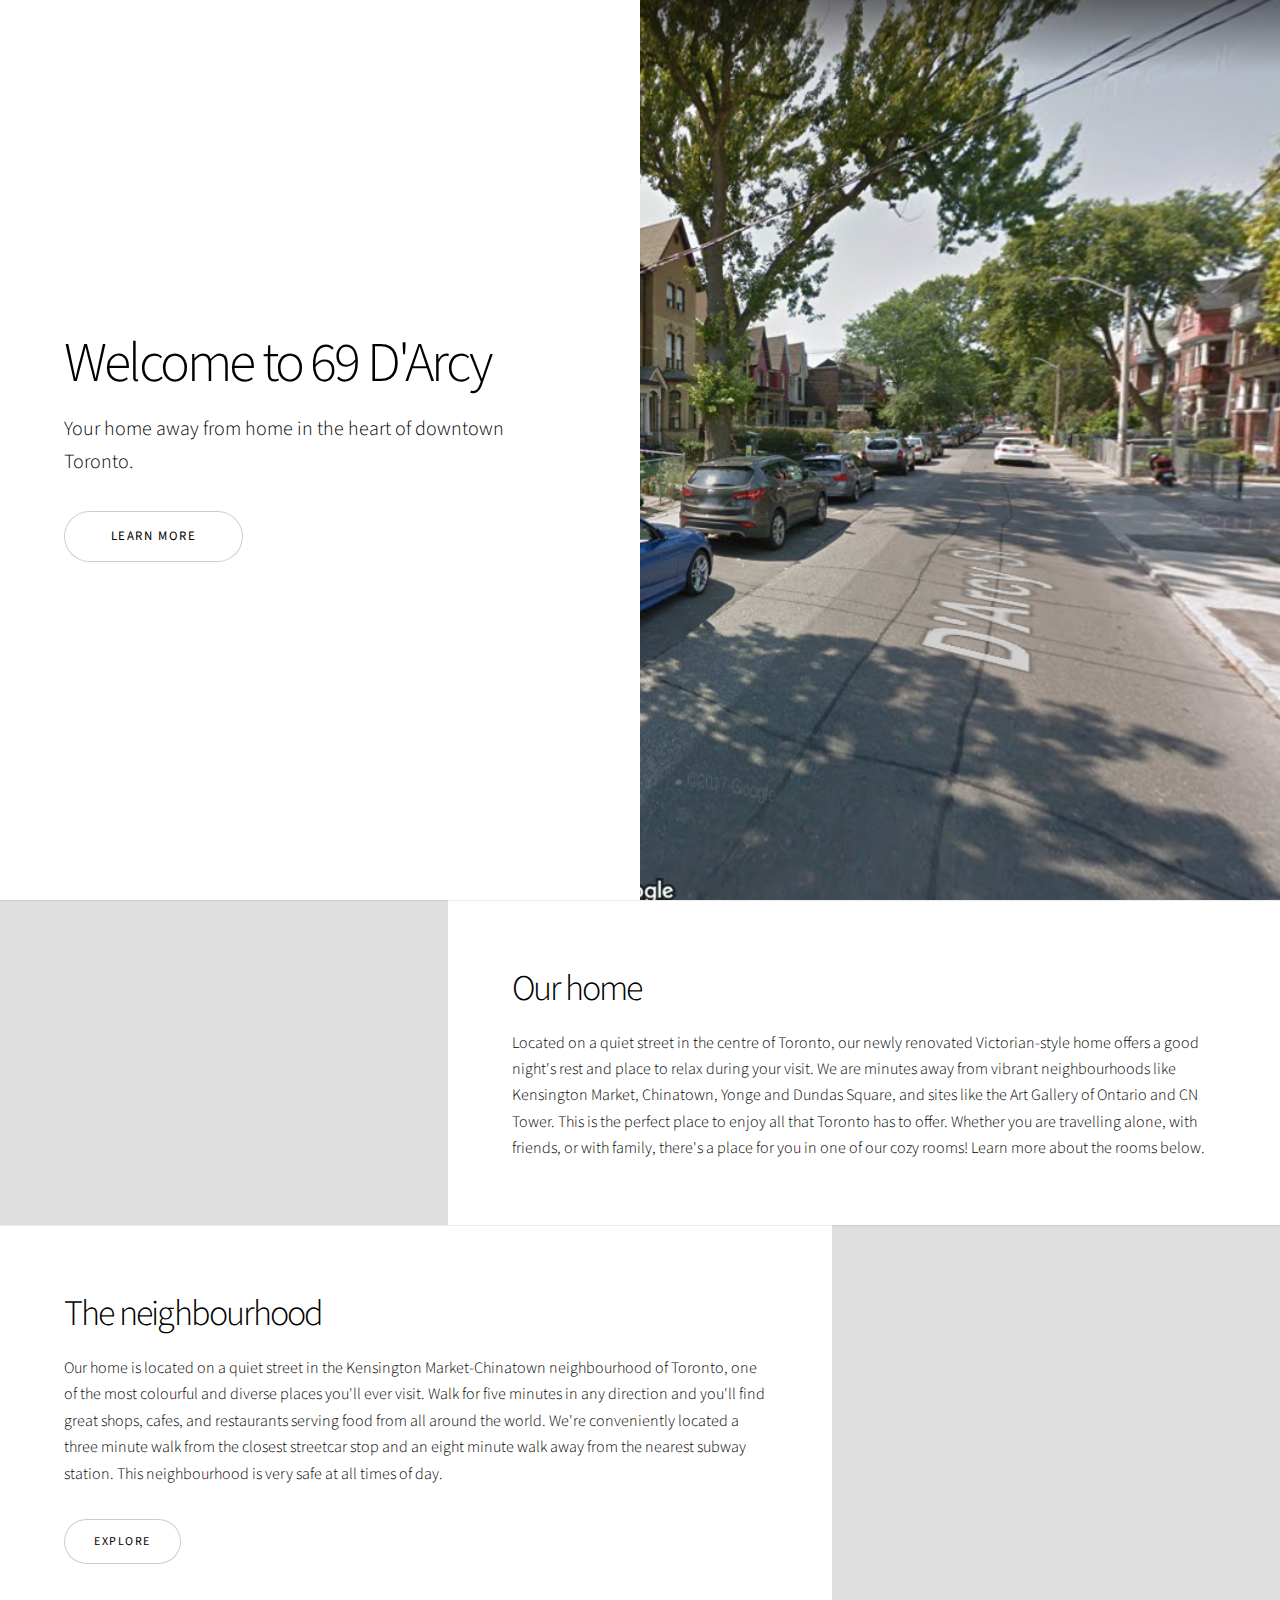
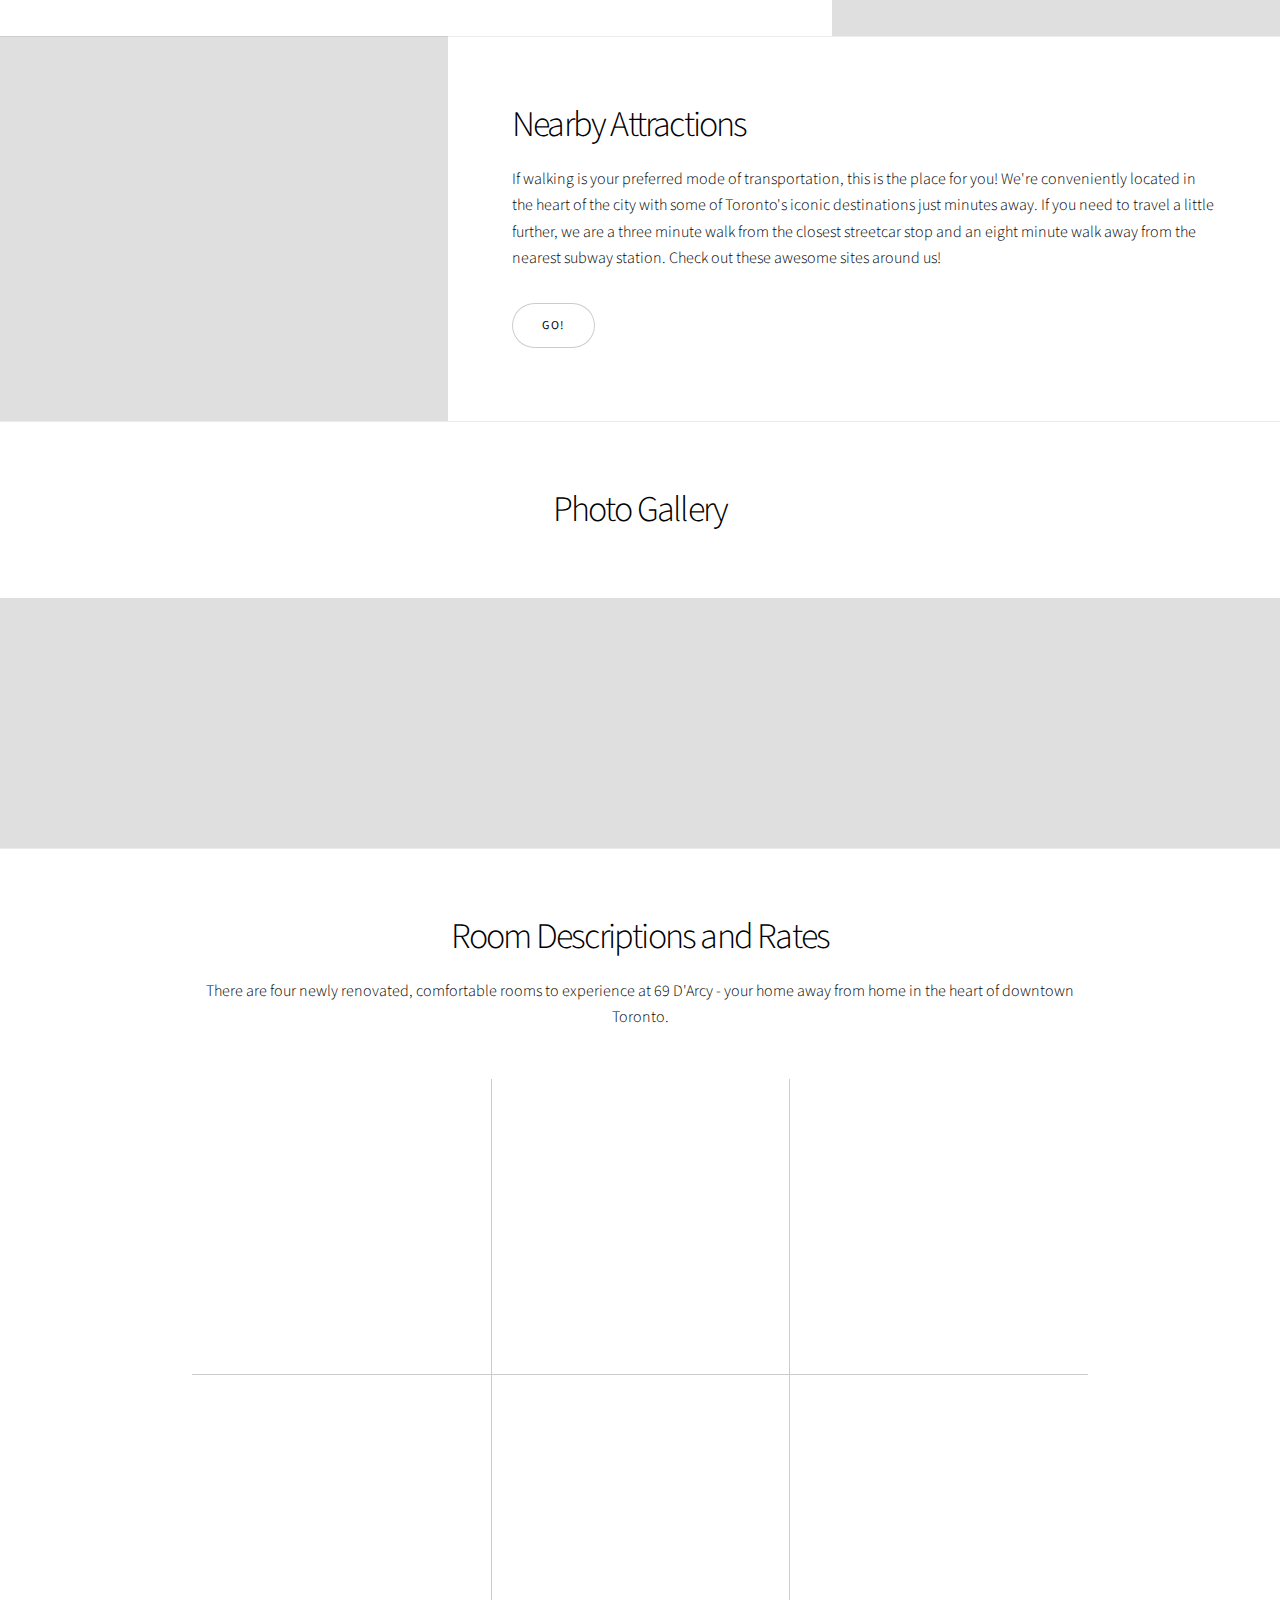
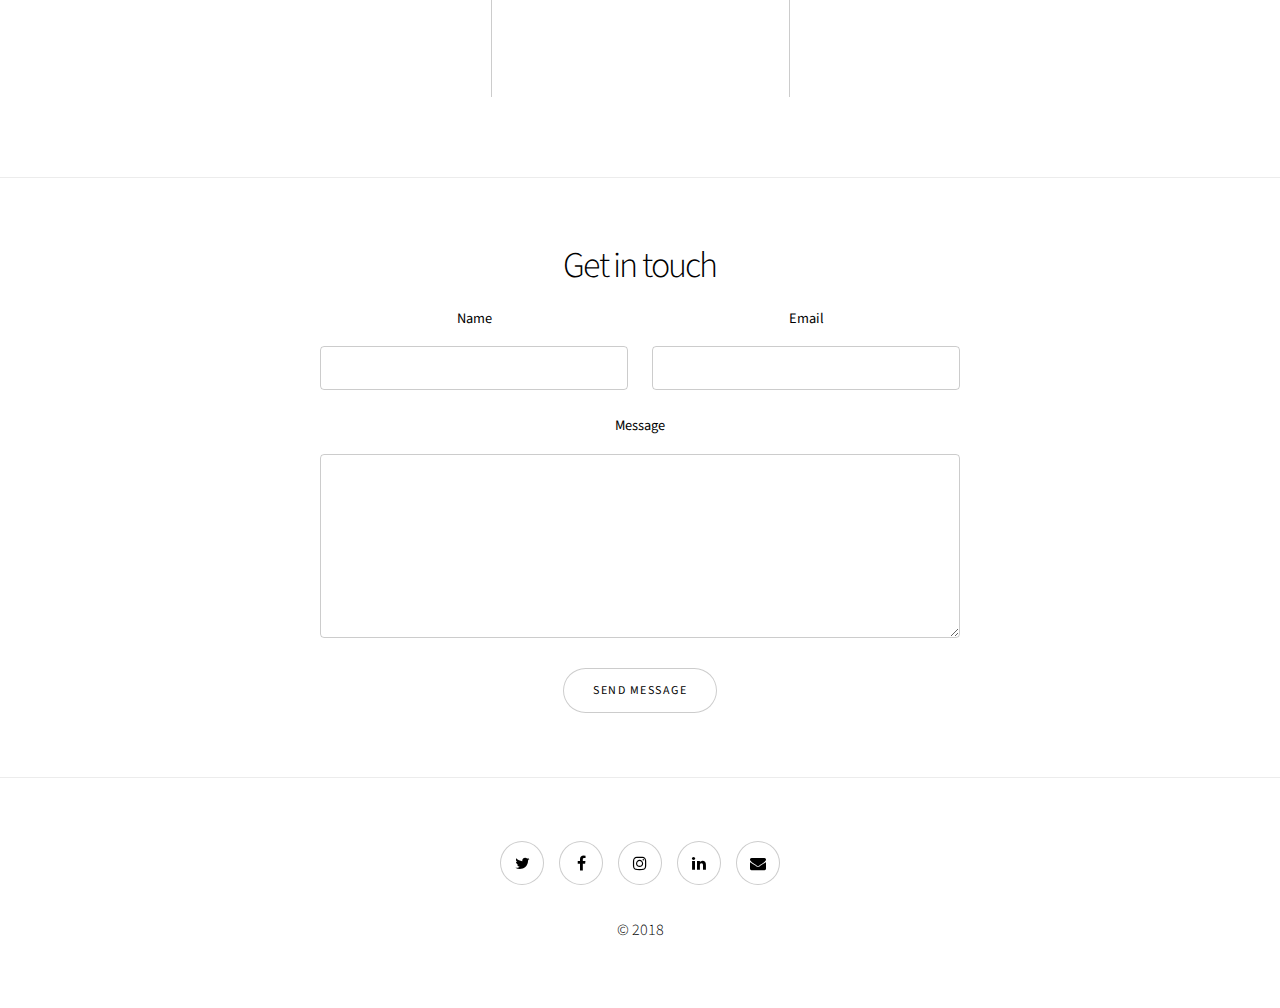
==== index.html @ aa322d20 "edits" ====
<!DOCTYPE HTML>
<!--
	Story by HTML5 UP
	html5up.net | @ajlkn
	Free for personal and commercial use under the CCA 3.0 license (html5up.net/license)
-->
<html>
	<head>
		<title>Story by HTML5 UP</title>
		<meta charset="utf-8" />
		<meta name="viewport" content="width=device-width, initial-scale=1" />
		<link rel="stylesheet" href="assets/css/main.css" />
	</head>
	<body>

		<!-- Wrapper -->
			<div id="wrapper" class="divided">

				<!-- One -->
					<section class="banner style1 orient-left content-align-left image-position-right fullscreen onload-image-fade-in onload-content-fade-right">
						<div class="content">
							<h1>Welcome to 69 D'Arcy</h1>
							<p class="major">Your home away from home in the heart of downtown Toronto.</p>
							<ul class="actions vertical">
								<li><a href="#first" class="button big wide smooth-scroll-middle">Learn more</a></li>
							</ul>
						</div>
						<div class="image">
							<img src="images/darcyst.png" alt="" />
						</div>
					</section>

				<!-- Two -->
					<section class="spotlight style1 orient-right content-align-left image-position-center onscroll-image-fade-in" id="first">
						<div class="content">
							<h2>Our home</h2>
							<p>Located on a quiet street in the centre of Toronto, our newly renovated Victorian-style home offers a good night's rest and place to relax during your visit. We are minutes away from vibrant neighbourhoods like Kensington Market, Chinatown, Yonge and Dundas Square, and sites like the Art Gallery of Ontario and CN Tower. This is the perfect place to enjoy all that Toronto has to offer. Whether you are travelling alone, with friends, or with family, there's a place for you in one of our  cozy rooms! Learn more about the rooms below.</p>
						<!--	<ul class="actions vertical">
								<li><a href="#" class="button">Read more</a></li>
							</ul> -->
						</div>
						<div class="image">
							<img src="images/chinatown.jpg" alt="" />
						</div>
					</section>

				<!-- Three -->
					<section class="spotlight style1 orient-left content-align-left image-position-center onscroll-image-fade-in">
						<div class="content">
							<h2>The neighbourhood</h2>
							<p>Our home is located on a quiet street in the Kensington Market-Chinatown neighbourhood of Toronto, one of the most colourful and diverse places you'll ever visit. Walk for five minutes in any direction and you'll find great shops, cafes, and restaurants serving food from all around the world. We're conveniently located a three minute walk from the closest streetcar stop and an eight minute walk away from the nearest subway station. This neighbourhood is very safe at all times of day.</p>
							<ul class="actions vertical">
								<li><a href="neighbourhood.html" class="button">Explore</a></li>
							</ul>
						</div>
						<div class="image">
							<img src="images/grange.jpg" alt="" />
						</div>
					</section>

				<!-- Four -->
					<section class="spotlight style1 orient-right content-align-left image-position-center onscroll-image-fade-in">
						<div class="content">
							<h2>Nearby Attractions</h2>
							<p>If walking is your preferred mode of transportation, this is the place for you! We're conveniently located in the heart of the city with some of Toronto's iconic destinations just minutes away. If you need to travel a little further, we are a three minute walk from the closest streetcar stop and an eight minute walk away from the nearest subway station. Check out these awesome sites around us!
                            </p>
							<ul class="actions vertical">
								<li><a href="neighbourhood.html" class="button">Go!</a></li>
							</ul>
						</div>
						<div class="image">
							<img src="images/yd.jpg" alt="" />
						</div>
					</section>

				<!-- Five -->
					<section class="wrapper style1 align-center">
						<div class="inner">
							<h2>Photo Gallery</h2>
							<p></p>
						</div>

						<!-- Gallery -->
							<div class="gallery style2 medium lightbox onscroll-fade-in">
								<article>
									<a href="images/gallery/fulls/01.jpg" class="image">
										<img src="images/gallery/thumbs/01.jpg" alt="" />
									</a>
									<div class="caption">
										<h3>Ipsum Dolor</h3>
										<p>Lorem ipsum dolor amet, consectetur magna etiam elit. Etiam sed ultrices.</p>
										<ul class="actions">
											<li><span class="button small">Details</span></li>
										</ul>
									</div>
								</article>
								<article>
									<a href="images/gallery/fulls/02.jpg" class="image">
										<img src="images/gallery/thumbs/02.jpg" alt="" />
									</a>
									<div class="caption">
										<h3>Feugiat Lorem</h3>
										<p>Lorem ipsum dolor amet, consectetur magna etiam elit. Etiam sed ultrices.</p>
										<ul class="actions">
											<li><span class="button small">Details</span></li>
										</ul>
									</div>
								</article>
								<article>
									<a href="images/gallery/fulls/03.jpg" class="image">
										<img src="images/gallery/thumbs/03.jpg" alt="" />
									</a>
									<div class="caption">
										<h3>Gallery</h3>
										<p>Lorem ipsum dolor amet, consectetur magna etiam elit. Etiam sed ultrices.</p>
										<ul class="actions">
											<li><span class="button small">Details</span></li>
										</ul>
									</div>
								</article>
								<article>
									<a href="images/gallery/fulls/04.jpg" class="image">
										<img src="images/gallery/thumbs/04.jpg" alt="" />
									</a>
									<div class="caption">
										<h3>Sed Tempus</h3>
										<p>Lorem ipsum dolor amet, consectetur magna etiam elit. Etiam sed ultrices.</p>
										<ul class="actions">
											<li><span class="button small">Details</span></li>
										</ul>
									</div>
								</article>
								<article>
									<a href="images/gallery/fulls/05.jpg" class="image">
										<img src="images/gallery/thumbs/05.jpg" alt="" />
									</a>
									<div class="caption">
										<h3>Ultrices Magna</h3>
										<p>Lorem ipsum dolor amet, consectetur magna etiam elit. Etiam sed ultrices.</p>
										<ul class="actions">
											<li><span class="button small">Details</span></li>
										</ul>
									</div>
								</article>
								<article>
									<a href="images/gallery/fulls/06.jpg" class="image">
										<img src="images/gallery/thumbs/06.jpg" alt="" />
									</a>
									<div class="caption">
										<h3>Sed Tempus</h3>
										<p>Lorem ipsum dolor amet, consectetur magna etiam elit. Etiam sed ultrices.</p>
										<ul class="actions">
											<li><span class="button small">Details</span></li>
										</ul>
									</div>
								</article>
								<article>
									<a href="images/gallery/fulls/07.jpg" class="image">
										<img src="images/gallery/thumbs/07.jpg" alt="" />
									</a>
									<div class="caption">
										<h3>Ipsum Lorem</h3>
										<p>Lorem ipsum dolor amet, consectetur magna etiam elit. Etiam sed ultrices.</p>
										<ul class="actions">
											<li><span class="button small">Details</span></li>
										</ul>
									</div>
								</article>
								<article>
									<a href="images/gallery/fulls/08.jpg" class="image">
										<img src="images/gallery/thumbs/08.jpg" alt="" />
									</a>
									<div class="caption">
										<h3>Magna Risus</h3>
										<p>Lorem ipsum dolor amet, consectetur magna etiam elit. Etiam sed ultrices.</p>
										<ul class="actions">
											<li><span class="button small">Details</span></li>
										</ul>
									</div>
								</article>
								<article>
									<a href="images/gallery/fulls/09.jpg" class="image">
										<img src="images/gallery/thumbs/09.jpg" alt="" />
									</a>
									<div class="caption">
										<h3>Tempus Dolor</h3>
										<p>Lorem ipsum dolor amet, consectetur magna etiam elit. Etiam sed ultrices.</p>
										<ul class="actions">
											<li><span class="button small">Details</span></li>
										</ul>
									</div>
								</article>
								<article>
									<a href="images/gallery/fulls/10.jpg" class="image">
										<img src="images/gallery/thumbs/10.jpg" alt="" />
									</a>
									<div class="caption">
										<h3>Sed Etiam</h3>
										<p>Lorem ipsum dolor amet, consectetur magna etiam elit. Etiam sed ultrices.</p>
										<ul class="actions">
											<li><span class="button small">Details</span></li>
										</ul>
									</div>
								</article>
								<article>
									<a href="images/gallery/fulls/11.jpg" class="image">
										<img src="images/gallery/thumbs/11.jpg" alt="" />
									</a>
									<div class="caption">
										<h3>Magna Lorem</h3>
										<p>Lorem ipsum dolor amet, consectetur magna etiam elit. Etiam sed ultrices.</p>
										<ul class="actions">
											<li><span class="button small">Details</span></li>
										</ul>
									</div>
								</article>
								<article>
									<a href="images/gallery/fulls/12.jpg" class="image">
										<img src="images/gallery/thumbs/12.jpg" alt="" />
									</a>
									<div class="caption">
										<h3>Ipsum Dolor</h3>
										<p>Lorem ipsum dolor amet, consectetur magna etiam elit. Etiam sed ultrices.</p>
										<ul class="actions">
											<li><span class="button small">Details</span></li>
										</ul>
									</div>
								</article>
							</div>

					</section>

				<!-- Six -->
					<section class="wrapper style1 align-center">
						<div class="inner">
							<h2>Room Descriptions and Rates</h2>
							<p>There are four newly renovated, comfortable rooms to experience at 69 D'Arcy - your home away from home in the heart of downtown Toronto.</p>
							<div class="items style1 medium onscroll-fade-in">
								<section>
									<span class="icon style2 major fa-bed"></span>
									<h3>Queen Room 1</h3>
									<p>This spacious room comes with a comfy queen bed, table, and ensuite bathroom.<br>$120/night</p>
								</section>
								<section>
									<span class="icon style2 major fa-bed"></span>
									<h3>Double Room</h3>
									<p>The double room comes with a double bed, table, and ensuite bathroom<br>$110/night</p>
								</section>
								<section>
									<span class="icon style2 major fa-bed"></span>
									<h3>Twin Room</h3>
									<p>This is the perfect room for a solo traveler or third person in a family. Shared bathroom.<br>$80/night</p>
								</section>
								<section>
									<span class="icon style2 major fa-bed"></span>
									<h3>Queen Room 2</h3>
									<p>A cozy queen room that faces the back patio. Shared bathroom.<br>$110/night</p>
								</section>
								<section>
									<span class="icon style2 major fa-coffee"></span>
									<h3>Kitchen</h3>
									<p>Our kitchen is always stocked with cooking utensils and supplies, spcies and condiments, breakfast foods, snacks, as well as tea/coffee.</p>
								</section>
								<section>
									<span class="icon style2 major fa-leaf"></span>
									<h3>Back Patio</h3>
									<p>Enjoy the sun and a beautiful view of CN Tower and the city skyline in our back patio.</p>
								</section>
							<!--	<section>
									<span class="icon style2 major fa-desktop"></span>
									<h3>Aliquam</h3>
									<p>Lorem ipsum dolor sit amet, consectetur adipiscing elit. Morbi dui turpis, cursus eget orci amet aliquam congue semper. Etiam eget ultrices risus nec tempor elit.</p>
								</section>  
								<section>
									<span class="icon style2 major fa-refresh"></span>
									<h3>Elit</h3>
									<p>Lorem ipsum dolor sit amet, consectetur adipiscing elit. Morbi dui turpis, cursus eget orci amet aliquam congue semper. Etiam eget ultrices risus nec tempor elit.</p>
								</section>
								<section>
									<span class="icon style2 major fa-hashtag"></span>
									<h3>Morbi</h3>
									<p>Lorem ipsum dolor sit amet, consectetur adipiscing elit. Morbi dui turpis, cursus eget orci amet aliquam congue semper. Etiam eget ultrices risus nec tempor elit.</p>
								</section>
								<section>
									<span class="icon style2 major fa-bolt"></span>
									<h3>Turpis</h3>
									<p>Lorem ipsum dolor sit amet, consectetur adipiscing elit. Morbi dui turpis, cursus eget orci amet aliquam congue semper. Etiam eget ultrices risus nec tempor elit.</p>
								</section>
								<section>
									<span class="icon style2 major fa-envelope"></span>
									<h3>Ultrices</h3>
									<p>Lorem ipsum dolor sit amet, consectetur adipiscing elit. Morbi dui turpis, cursus eget orci amet aliquam congue semper. Etiam eget ultrices risus nec tempor elit.</p>
								</section>
								<section>
									<span class="icon style2 major fa-leaf"></span>
									<h3>Risus</h3>
									<p>Lorem ipsum dolor sit amet, consectetur adipiscing elit. Morbi dui turpis, cursus eget orci amet aliquam congue semper. Etiam eget ultrices risus nec tempor elit.</p>
								</section> -->
							</div>
						</div>
					</section>

				<!-- Seven -->
					<section class="wrapper style1 align-center">
						<div class="inner medium">
							<h2>Get in touch</h2>
							<form method="post" action="#">
								<div class="field half first">
									<label for="name">Name</label>
									<input type="text" name="name" id="name" value="" />
								</div>
								<div class="field half">
									<label for="email">Email</label>
									<input type="email" name="email" id="email" value="" />
								</div>
								<div class="field">
									<label for="message">Message</label>
									<textarea name="message" id="message" rows="6"></textarea>
								</div>
								<ul class="actions">
									<li><input type="submit" name="submit" id="submit" value="Send Message" /></li>
								</ul>
							</form>

						</div>
					</section>

				<!-- Footer -->
					<footer class="wrapper style1 align-center">
						<div class="inner">
							<ul class="icons">
								<li><a href="#" class="icon style2 fa-twitter"><span class="label">Twitter</span></a></li>
								<li><a href="#" class="icon style2 fa-facebook"><span class="label">Facebook</span></a></li>
								<li><a href="#" class="icon style2 fa-instagram"><span class="label">Instagram</span></a></li>
								<li><a href="#" class="icon style2 fa-linkedin"><span class="label">LinkedIn</span></a></li>
								<li><a href="#" class="icon style2 fa-envelope"><span class="label">Email</span></a></li>
							</ul>
							<p>&copy; 2018</p>
						</div>
					</footer>

			</div>

		<!-- Scripts -->
			<script src="assets/js/jquery.min.js"></script>
			<script src="assets/js/jquery.scrollex.min.js"></script>
			<script src="assets/js/jquery.scrolly.min.js"></script>
			<script src="assets/js/skel.min.js"></script>
			<script src="assets/js/util.js"></script>
			<script src="assets/js/main.js"></script>

	</body>
</html>
---- assets/css/main.css ----
@import url(font-awesome.min.css);
@import url("https://fonts.googleapis.com/css?family=Source+Sans+Pro:300,300i,400,400i");

/*
	Story by HTML5 UP
	html5up.net | @ajlkn
	Free for personal and commercial use under the CCA 3.0 license (html5up.net/license)
*/

/* Reset */

	html, body, div, span, applet, object, iframe, h1, h2, h3, h4, h5, h6, p, blockquote, pre, a, abbr, acronym, address, big, cite, code, del, dfn, em, img, ins, kbd, q, s, samp, small, strike, strong, sub, sup, tt, var, b, u, i, center, dl, dt, dd, ol, ul, li, fieldset, form, label, legend, table, caption, tbody, tfoot, thead, tr, th, td, article, aside, canvas, details, embed, figure, figcaption, footer, header, hgroup, menu, nav, output, ruby, section, summary, time, mark, audio, video {
		margin: 0;
		padding: 0;
		border: 0;
		font-size: 100%;
		font: inherit;
		vertical-align: baseline;
	}

	article, aside, details, figcaption, figure, footer, header, hgroup, menu, nav, section {
		display: block;
	}

	body {
		line-height: 1;
	}

	ol, ul {
		list-style: none;
	}

	blockquote, q {
		quotes: none;
	}

	blockquote:before, blockquote:after, q:before, q:after {
		content: '';
		content: none;
	}

	table {
		border-collapse: collapse;
		border-spacing: 0;
	}

	body {
		-webkit-text-size-adjust: none;
	}

/* Box Model */

	*, *:before, *:after {
		-moz-box-sizing: border-box;
		-webkit-box-sizing: border-box;
		box-sizing: border-box;
	}

/* Grid */

	.row {
		border-bottom: solid 1px transparent;
		-moz-box-sizing: border-box;
		-webkit-box-sizing: border-box;
		box-sizing: border-box;
	}

	.row > * {
		float: left;
		-moz-box-sizing: border-box;
		-webkit-box-sizing: border-box;
		box-sizing: border-box;
	}

	.row:after, .row:before {
		content: '';
		display: block;
		clear: both;
		height: 0;
	}

	.row.uniform > * > :first-child {
		margin-top: 0;
	}

	.row.uniform > * > :last-child {
		margin-bottom: 0;
	}

	.row.\30 \25 > * {
		padding: 0 0 0 0rem;
	}

	.row.\30 \25 {
		margin: 0 0 -1px 0rem;
	}

	.row.uniform.\30 \25 > * {
		padding: 0rem 0 0 0rem;
	}

	.row.uniform.\30 \25 {
		margin: 0rem 0 -1px 0rem;
	}

	.row > * {
		padding: 0 0 0 2rem;
	}

	.row {
		margin: 0 0 -1px -2rem;
	}

	.row.uniform > * {
		padding: 2rem 0 0 2rem;
	}

	.row.uniform {
		margin: -2rem 0 -1px -2rem;
	}

	.row.\32 00\25 > * {
		padding: 0 0 0 4rem;
	}

	.row.\32 00\25 {
		margin: 0 0 -1px -4rem;
	}

	.row.uniform.\32 00\25 > * {
		padding: 4rem 0 0 4rem;
	}

	.row.uniform.\32 00\25 {
		margin: -4rem 0 -1px -4rem;
	}

	.row.\31 50\25 > * {
		padding: 0 0 0 3rem;
	}

	.row.\31 50\25 {
		margin: 0 0 -1px -3rem;
	}

	.row.uniform.\31 50\25 > * {
		padding: 3rem 0 0 3rem;
	}

	.row.uniform.\31 50\25 {
		margin: -3rem 0 -1px -3rem;
	}

	.row.\35 0\25 > * {
		padding: 0 0 0 1rem;
	}

	.row.\35 0\25 {
		margin: 0 0 -1px -1rem;
	}

	.row.uniform.\35 0\25 > * {
		padding: 1rem 0 0 1rem;
	}

	.row.uniform.\35 0\25 {
		margin: -1rem 0 -1px -1rem;
	}

	.row.\32 5\25 > * {
		padding: 0 0 0 0.5rem;
	}

	.row.\32 5\25 {
		margin: 0 0 -1px -0.5rem;
	}

	.row.uniform.\32 5\25 > * {
		padding: 0.5rem 0 0 0.5rem;
	}

	.row.uniform.\32 5\25 {
		margin: -0.5rem 0 -1px -0.5rem;
	}

	.\31 2u, .\31 2u\24 {
		width: 100%;
		clear: none;
		margin-left: 0;
	}

	.\31 1u, .\31 1u\24 {
		width: 91.6666666667%;
		clear: none;
		margin-left: 0;
	}

	.\31 0u, .\31 0u\24 {
		width: 83.3333333333%;
		clear: none;
		margin-left: 0;
	}

	.\39 u, .\39 u\24 {
		width: 75%;
		clear: none;
		margin-left: 0;
	}

	.\38 u, .\38 u\24 {
		width: 66.6666666667%;
		clear: none;
		margin-left: 0;
	}

	.\37 u, .\37 u\24 {
		width: 58.3333333333%;
		clear: none;
		margin-left: 0;
	}

	.\36 u, .\36 u\24 {
		width: 50%;
		clear: none;
		margin-left: 0;
	}

	.\35 u, .\35 u\24 {
		width: 41.6666666667%;
		clear: none;
		margin-left: 0;
	}

	.\34 u, .\34 u\24 {
		width: 33.3333333333%;
		clear: none;
		margin-left: 0;
	}

	.\33 u, .\33 u\24 {
		width: 25%;
		clear: none;
		margin-left: 0;
	}

	.\32 u, .\32 u\24 {
		width: 16.6666666667%;
		clear: none;
		margin-left: 0;
	}

	.\31 u, .\31 u\24 {
		width: 8.3333333333%;
		clear: none;
		margin-left: 0;
	}

	.\31 2u\24 + *,
	.\31 1u\24 + *,
	.\31 0u\24 + *,
	.\39 u\24 + *,
	.\38 u\24 + *,
	.\37 u\24 + *,
	.\36 u\24 + *,
	.\35 u\24 + *,
	.\34 u\24 + *,
	.\33 u\24 + *,
	.\32 u\24 + *,
	.\31 u\24 + * {
		clear: left;
	}

	.\-11u {
		margin-left: 91.66667%;
	}

	.\-10u {
		margin-left: 83.33333%;
	}

	.\-9u {
		margin-left: 75%;
	}

	.\-8u {
		margin-left: 66.66667%;
	}

	.\-7u {
		margin-left: 58.33333%;
	}

	.\-6u {
		margin-left: 50%;
	}

	.\-5u {
		margin-left: 41.66667%;
	}

	.\-4u {
		margin-left: 33.33333%;
	}

	.\-3u {
		margin-left: 25%;
	}

	.\-2u {
		margin-left: 16.66667%;
	}

	.\-1u {
		margin-left: 8.33333%;
	}

	@media screen and (max-width: 1680px) {

		.row > * {
			padding: 0 0 0 2rem;
		}

		.row {
			margin: 0 0 -1px -2rem;
		}

		.row.uniform > * {
			padding: 2rem 0 0 2rem;
		}

		.row.uniform {
			margin: -2rem 0 -1px -2rem;
		}

		.row.\32 00\25 > * {
			padding: 0 0 0 4rem;
		}

		.row.\32 00\25 {
			margin: 0 0 -1px -4rem;
		}

		.row.uniform.\32 00\25 > * {
			padding: 4rem 0 0 4rem;
		}

		.row.uniform.\32 00\25 {
			margin: -4rem 0 -1px -4rem;
		}

		.row.\31 50\25 > * {
			padding: 0 0 0 3rem;
		}

		.row.\31 50\25 {
			margin: 0 0 -1px -3rem;
		}

		.row.uniform.\31 50\25 > * {
			padding: 3rem 0 0 3rem;
		}

		.row.uniform.\31 50\25 {
			margin: -3rem 0 -1px -3rem;
		}

		.row.\35 0\25 > * {
			padding: 0 0 0 1rem;
		}

		.row.\35 0\25 {
			margin: 0 0 -1px -1rem;
		}

		.row.uniform.\35 0\25 > * {
			padding: 1rem 0 0 1rem;
		}

		.row.uniform.\35 0\25 {
			margin: -1rem 0 -1px -1rem;
		}

		.row.\32 5\25 > * {
			padding: 0 0 0 0.5rem;
		}

		.row.\32 5\25 {
			margin: 0 0 -1px -0.5rem;
		}

		.row.uniform.\32 5\25 > * {
			padding: 0.5rem 0 0 0.5rem;
		}

		.row.uniform.\32 5\25 {
			margin: -0.5rem 0 -1px -0.5rem;
		}

		.\31 2u\28xlarge\29, .\31 2u\24\28xlarge\29 {
			width: 100%;
			clear: none;
			margin-left: 0;
		}

		.\31 1u\28xlarge\29, .\31 1u\24\28xlarge\29 {
			width: 91.6666666667%;
			clear: none;
			margin-left: 0;
		}

		.\31 0u\28xlarge\29, .\31 0u\24\28xlarge\29 {
			width: 83.3333333333%;
			clear: none;
			margin-left: 0;
		}

		.\39 u\28xlarge\29, .\39 u\24\28xlarge\29 {
			width: 75%;
			clear: none;
			margin-left: 0;
		}

		.\38 u\28xlarge\29, .\38 u\24\28xlarge\29 {
			width: 66.6666666667%;
			clear: none;
			margin-left: 0;
		}

		.\37 u\28xlarge\29, .\37 u\24\28xlarge\29 {
			width: 58.3333333333%;
			clear: none;
			margin-left: 0;
		}

		.\36 u\28xlarge\29, .\36 u\24\28xlarge\29 {
			width: 50%;
			clear: none;
			margin-left: 0;
		}

		.\35 u\28xlarge\29, .\35 u\24\28xlarge\29 {
			width: 41.6666666667%;
			clear: none;
			margin-left: 0;
		}

		.\34 u\28xlarge\29, .\34 u\24\28xlarge\29 {
			width: 33.3333333333%;
			clear: none;
			margin-left: 0;
		}

		.\33 u\28xlarge\29, .\33 u\24\28xlarge\29 {
			width: 25%;
			clear: none;
			margin-left: 0;
		}

		.\32 u\28xlarge\29, .\32 u\24\28xlarge\29 {
			width: 16.6666666667%;
			clear: none;
			margin-left: 0;
		}

		.\31 u\28xlarge\29, .\31 u\24\28xlarge\29 {
			width: 8.3333333333%;
			clear: none;
			margin-left: 0;
		}

		.\31 2u\24\28xlarge\29 + *,
		.\31 1u\24\28xlarge\29 + *,
		.\31 0u\24\28xlarge\29 + *,
		.\39 u\24\28xlarge\29 + *,
		.\38 u\24\28xlarge\29 + *,
		.\37 u\24\28xlarge\29 + *,
		.\36 u\24\28xlarge\29 + *,
		.\35 u\24\28xlarge\29 + *,
		.\34 u\24\28xlarge\29 + *,
		.\33 u\24\28xlarge\29 + *,
		.\32 u\24\28xlarge\29 + *,
		.\31 u\24\28xlarge\29 + * {
			clear: left;
		}

		.\-11u\28xlarge\29 {
			margin-left: 91.66667%;
		}

		.\-10u\28xlarge\29 {
			margin-left: 83.33333%;
		}

		.\-9u\28xlarge\29 {
			margin-left: 75%;
		}

		.\-8u\28xlarge\29 {
			margin-left: 66.66667%;
		}

		.\-7u\28xlarge\29 {
			margin-left: 58.33333%;
		}

		.\-6u\28xlarge\29 {
			margin-left: 50%;
		}

		.\-5u\28xlarge\29 {
			margin-left: 41.66667%;
		}

		.\-4u\28xlarge\29 {
			margin-left: 33.33333%;
		}

		.\-3u\28xlarge\29 {
			margin-left: 25%;
		}

		.\-2u\28xlarge\29 {
			margin-left: 16.66667%;
		}

		.\-1u\28xlarge\29 {
			margin-left: 8.33333%;
		}

	}

	@media screen and (max-width: 1280px) {

		.row > * {
			padding: 0 0 0 2rem;
		}

		.row {
			margin: 0 0 -1px -2rem;
		}

		.row.uniform > * {
			padding: 2rem 0 0 2rem;
		}

		.row.uniform {
			margin: -2rem 0 -1px -2rem;
		}

		.row.\32 00\25 > * {
			padding: 0 0 0 4rem;
		}

		.row.\32 00\25 {
			margin: 0 0 -1px -4rem;
		}

		.row.uniform.\32 00\25 > * {
			padding: 4rem 0 0 4rem;
		}

		.row.uniform.\32 00\25 {
			margin: -4rem 0 -1px -4rem;
		}

		.row.\31 50\25 > * {
			padding: 0 0 0 3rem;
		}

		.row.\31 50\25 {
			margin: 0 0 -1px -3rem;
		}

		.row.uniform.\31 50\25 > * {
			padding: 3rem 0 0 3rem;
		}

		.row.uniform.\31 50\25 {
			margin: -3rem 0 -1px -3rem;
		}

		.row.\35 0\25 > * {
			padding: 0 0 0 1rem;
		}

		.row.\35 0\25 {
			margin: 0 0 -1px -1rem;
		}

		.row.uniform.\35 0\25 > * {
			padding: 1rem 0 0 1rem;
		}

		.row.uniform.\35 0\25 {
			margin: -1rem 0 -1px -1rem;
		}

		.row.\32 5\25 > * {
			padding: 0 0 0 0.5rem;
		}

		.row.\32 5\25 {
			margin: 0 0 -1px -0.5rem;
		}

		.row.uniform.\32 5\25 > * {
			padding: 0.5rem 0 0 0.5rem;
		}

		.row.uniform.\32 5\25 {
			margin: -0.5rem 0 -1px -0.5rem;
		}

		.\31 2u\28large\29, .\31 2u\24\28large\29 {
			width: 100%;
			clear: none;
			margin-left: 0;
		}

		.\31 1u\28large\29, .\31 1u\24\28large\29 {
			width: 91.6666666667%;
			clear: none;
			margin-left: 0;
		}

		.\31 0u\28large\29, .\31 0u\24\28large\29 {
			width: 83.3333333333%;
			clear: none;
			margin-left: 0;
		}

		.\39 u\28large\29, .\39 u\24\28large\29 {
			width: 75%;
			clear: none;
			margin-left: 0;
		}

		.\38 u\28large\29, .\38 u\24\28large\29 {
			width: 66.6666666667%;
			clear: none;
			margin-left: 0;
		}

		.\37 u\28large\29, .\37 u\24\28large\29 {
			width: 58.3333333333%;
			clear: none;
			margin-left: 0;
		}

		.\36 u\28large\29, .\36 u\24\28large\29 {
			width: 50%;
			clear: none;
			margin-left: 0;
		}

		.\35 u\28large\29, .\35 u\24\28large\29 {
			width: 41.6666666667%;
			clear: none;
			margin-left: 0;
		}

		.\34 u\28large\29, .\34 u\24\28large\29 {
			width: 33.3333333333%;
			clear: none;
			margin-left: 0;
		}

		.\33 u\28large\29, .\33 u\24\28large\29 {
			width: 25%;
			clear: none;
			margin-left: 0;
		}

		.\32 u\28large\29, .\32 u\24\28large\29 {
			width: 16.6666666667%;
			clear: none;
			margin-left: 0;
		}

		.\31 u\28large\29, .\31 u\24\28large\29 {
			width: 8.3333333333%;
			clear: none;
			margin-left: 0;
		}

		.\31 2u\24\28large\29 + *,
		.\31 1u\24\28large\29 + *,
		.\31 0u\24\28large\29 + *,
		.\39 u\24\28large\29 + *,
		.\38 u\24\28large\29 + *,
		.\37 u\24\28large\29 + *,
		.\36 u\24\28large\29 + *,
		.\35 u\24\28large\29 + *,
		.\34 u\24\28large\29 + *,
		.\33 u\24\28large\29 + *,
		.\32 u\24\28large\29 + *,
		.\31 u\24\28large\29 + * {
			clear: left;
		}

		.\-11u\28large\29 {
			margin-left: 91.66667%;
		}

		.\-10u\28large\29 {
			margin-left: 83.33333%;
		}

		.\-9u\28large\29 {
			margin-left: 75%;
		}

		.\-8u\28large\29 {
			margin-left: 66.66667%;
		}

		.\-7u\28large\29 {
			margin-left: 58.33333%;
		}

		.\-6u\28large\29 {
			margin-left: 50%;
		}

		.\-5u\28large\29 {
			margin-left: 41.66667%;
		}

		.\-4u\28large\29 {
			margin-left: 33.33333%;
		}

		.\-3u\28large\29 {
			margin-left: 25%;
		}

		.\-2u\28large\29 {
			margin-left: 16.66667%;
		}

		.\-1u\28large\29 {
			margin-left: 8.33333%;
		}

	}

	@media screen and (max-width: 980px) {

		.row > * {
			padding: 0 0 0 2rem;
		}

		.row {
			margin: 0 0 -1px -2rem;
		}

		.row.uniform > * {
			padding: 2rem 0 0 2rem;
		}

		.row.uniform {
			margin: -2rem 0 -1px -2rem;
		}

		.row.\32 00\25 > * {
			padding: 0 0 0 4rem;
		}

		.row.\32 00\25 {
			margin: 0 0 -1px -4rem;
		}

		.row.uniform.\32 00\25 > * {
			padding: 4rem 0 0 4rem;
		}

		.row.uniform.\32 00\25 {
			margin: -4rem 0 -1px -4rem;
		}

		.row.\31 50\25 > * {
			padding: 0 0 0 3rem;
		}

		.row.\31 50\25 {
			margin: 0 0 -1px -3rem;
		}

		.row.uniform.\31 50\25 > * {
			padding: 3rem 0 0 3rem;
		}

		.row.uniform.\31 50\25 {
			margin: -3rem 0 -1px -3rem;
		}

		.row.\35 0\25 > * {
			padding: 0 0 0 1rem;
		}

		.row.\35 0\25 {
			margin: 0 0 -1px -1rem;
		}

		.row.uniform.\35 0\25 > * {
			padding: 1rem 0 0 1rem;
		}

		.row.uniform.\35 0\25 {
			margin: -1rem 0 -1px -1rem;
		}

		.row.\32 5\25 > * {
			padding: 0 0 0 0.5rem;
		}

		.row.\32 5\25 {
			margin: 0 0 -1px -0.5rem;
		}

		.row.uniform.\32 5\25 > * {
			padding: 0.5rem 0 0 0.5rem;
		}

		.row.uniform.\32 5\25 {
			margin: -0.5rem 0 -1px -0.5rem;
		}

		.\31 2u\28medium\29, .\31 2u\24\28medium\29 {
			width: 100%;
			clear: none;
			margin-left: 0;
		}

		.\31 1u\28medium\29, .\31 1u\24\28medium\29 {
			width: 91.6666666667%;
			clear: none;
			margin-left: 0;
		}

		.\31 0u\28medium\29, .\31 0u\24\28medium\29 {
			width: 83.3333333333%;
			clear: none;
			margin-left: 0;
		}

		.\39 u\28medium\29, .\39 u\24\28medium\29 {
			width: 75%;
			clear: none;
			margin-left: 0;
		}

		.\38 u\28medium\29, .\38 u\24\28medium\29 {
			width: 66.6666666667%;
			clear: none;
			margin-left: 0;
		}

		.\37 u\28medium\29, .\37 u\24\28medium\29 {
			width: 58.3333333333%;
			clear: none;
			margin-left: 0;
		}

		.\36 u\28medium\29, .\36 u\24\28medium\29 {
			width: 50%;
			clear: none;
			margin-left: 0;
		}

		.\35 u\28medium\29, .\35 u\24\28medium\29 {
			width: 41.6666666667%;
			clear: none;
			margin-left: 0;
		}

		.\34 u\28medium\29, .\34 u\24\28medium\29 {
			width: 33.3333333333%;
			clear: none;
			margin-left: 0;
		}

		.\33 u\28medium\29, .\33 u\24\28medium\29 {
			width: 25%;
			clear: none;
			margin-left: 0;
		}

		.\32 u\28medium\29, .\32 u\24\28medium\29 {
			width: 16.6666666667%;
			clear: none;
			margin-left: 0;
		}

		.\31 u\28medium\29, .\31 u\24\28medium\29 {
			width: 8.3333333333%;
			clear: none;
			margin-left: 0;
		}

		.\31 2u\24\28medium\29 + *,
		.\31 1u\24\28medium\29 + *,
		.\31 0u\24\28medium\29 + *,
		.\39 u\24\28medium\29 + *,
		.\38 u\24\28medium\29 + *,
		.\37 u\24\28medium\29 + *,
		.\36 u\24\28medium\29 + *,
		.\35 u\24\28medium\29 + *,
		.\34 u\24\28medium\29 + *,
		.\33 u\24\28medium\29 + *,
		.\32 u\24\28medium\29 + *,
		.\31 u\24\28medium\29 + * {
			clear: left;
		}

		.\-11u\28medium\29 {
			margin-left: 91.66667%;
		}

		.\-10u\28medium\29 {
			margin-left: 83.33333%;
		}

		.\-9u\28medium\29 {
			margin-left: 75%;
		}

		.\-8u\28medium\29 {
			margin-left: 66.66667%;
		}

		.\-7u\28medium\29 {
			margin-left: 58.33333%;
		}

		.\-6u\28medium\29 {
			margin-left: 50%;
		}

		.\-5u\28medium\29 {
			margin-left: 41.66667%;
		}

		.\-4u\28medium\29 {
			margin-left: 33.33333%;
		}

		.\-3u\28medium\29 {
			margin-left: 25%;
		}

		.\-2u\28medium\29 {
			margin-left: 16.66667%;
		}

		.\-1u\28medium\29 {
			margin-left: 8.33333%;
		}

	}

	@media screen and (max-width: 736px) {

		.row > * {
			padding: 0 0 0 2rem;
		}

		.row {
			margin: 0 0 -1px -2rem;
		}

		.row.uniform > * {
			padding: 2rem 0 0 2rem;
		}

		.row.uniform {
			margin: -2rem 0 -1px -2rem;
		}

		.row.\32 00\25 > * {
			padding: 0 0 0 4rem;
		}

		.row.\32 00\25 {
			margin: 0 0 -1px -4rem;
		}

		.row.uniform.\32 00\25 > * {
			padding: 4rem 0 0 4rem;
		}

		.row.uniform.\32 00\25 {
			margin: -4rem 0 -1px -4rem;
		}

		.row.\31 50\25 > * {
			padding: 0 0 0 3rem;
		}

		.row.\31 50\25 {
			margin: 0 0 -1px -3rem;
		}

		.row.uniform.\31 50\25 > * {
			padding: 3rem 0 0 3rem;
		}

		.row.uniform.\31 50\25 {
			margin: -3rem 0 -1px -3rem;
		}

		.row.\35 0\25 > * {
			padding: 0 0 0 1rem;
		}

		.row.\35 0\25 {
			margin: 0 0 -1px -1rem;
		}

		.row.uniform.\35 0\25 > * {
			padding: 1rem 0 0 1rem;
		}

		.row.uniform.\35 0\25 {
			margin: -1rem 0 -1px -1rem;
		}

		.row.\32 5\25 > * {
			padding: 0 0 0 0.5rem;
		}

		.row.\32 5\25 {
			margin: 0 0 -1px -0.5rem;
		}

		.row.uniform.\32 5\25 > * {
			padding: 0.5rem 0 0 0.5rem;
		}

		.row.uniform.\32 5\25 {
			margin: -0.5rem 0 -1px -0.5rem;
		}

		.\31 2u\28small\29, .\31 2u\24\28small\29 {
			width: 100%;
			clear: none;
			margin-left: 0;
		}

		.\31 1u\28small\29, .\31 1u\24\28small\29 {
			width: 91.6666666667%;
			clear: none;
			margin-left: 0;
		}

		.\31 0u\28small\29, .\31 0u\24\28small\29 {
			width: 83.3333333333%;
			clear: none;
			margin-left: 0;
		}

		.\39 u\28small\29, .\39 u\24\28small\29 {
			width: 75%;
			clear: none;
			margin-left: 0;
		}

		.\38 u\28small\29, .\38 u\24\28small\29 {
			width: 66.6666666667%;
			clear: none;
			margin-left: 0;
		}

		.\37 u\28small\29, .\37 u\24\28small\29 {
			width: 58.3333333333%;
			clear: none;
			margin-left: 0;
		}

		.\36 u\28small\29, .\36 u\24\28small\29 {
			width: 50%;
			clear: none;
			margin-left: 0;
		}

		.\35 u\28small\29, .\35 u\24\28small\29 {
			width: 41.6666666667%;
			clear: none;
			margin-left: 0;
		}

		.\34 u\28small\29, .\34 u\24\28small\29 {
			width: 33.3333333333%;
			clear: none;
			margin-left: 0;
		}

		.\33 u\28small\29, .\33 u\24\28small\29 {
			width: 25%;
			clear: none;
			margin-left: 0;
		}

		.\32 u\28small\29, .\32 u\24\28small\29 {
			width: 16.6666666667%;
			clear: none;
			margin-left: 0;
		}

		.\31 u\28small\29, .\31 u\24\28small\29 {
			width: 8.3333333333%;
			clear: none;
			margin-left: 0;
		}

		.\31 2u\24\28small\29 + *,
		.\31 1u\24\28small\29 + *,
		.\31 0u\24\28small\29 + *,
		.\39 u\24\28small\29 + *,
		.\38 u\24\28small\29 + *,
		.\37 u\24\28small\29 + *,
		.\36 u\24\28small\29 + *,
		.\35 u\24\28small\29 + *,
		.\34 u\24\28small\29 + *,
		.\33 u\24\28small\29 + *,
		.\32 u\24\28small\29 + *,
		.\31 u\24\28small\29 + * {
			clear: left;
		}

		.\-11u\28small\29 {
			margin-left: 91.66667%;
		}

		.\-10u\28small\29 {
			margin-left: 83.33333%;
		}

		.\-9u\28small\29 {
			margin-left: 75%;
		}

		.\-8u\28small\29 {
			margin-left: 66.66667%;
		}

		.\-7u\28small\29 {
			margin-left: 58.33333%;
		}

		.\-6u\28small\29 {
			margin-left: 50%;
		}

		.\-5u\28small\29 {
			margin-left: 41.66667%;
		}

		.\-4u\28small\29 {
			margin-left: 33.33333%;
		}

		.\-3u\28small\29 {
			margin-left: 25%;
		}

		.\-2u\28small\29 {
			margin-left: 16.66667%;
		}

		.\-1u\28small\29 {
			margin-left: 8.33333%;
		}

	}

	@media screen and (max-width: 480px) {

		.row > * {
			padding: 0 0 0 2rem;
		}

		.row {
			margin: 0 0 -1px -2rem;
		}

		.row.uniform > * {
			padding: 2rem 0 0 2rem;
		}

		.row.uniform {
			margin: -2rem 0 -1px -2rem;
		}

		.row.\32 00\25 > * {
			padding: 0 0 0 4rem;
		}

		.row.\32 00\25 {
			margin: 0 0 -1px -4rem;
		}

		.row.uniform.\32 00\25 > * {
			padding: 4rem 0 0 4rem;
		}

		.row.uniform.\32 00\25 {
			margin: -4rem 0 -1px -4rem;
		}

		.row.\31 50\25 > * {
			padding: 0 0 0 3rem;
		}

		.row.\31 50\25 {
			margin: 0 0 -1px -3rem;
		}

		.row.uniform.\31 50\25 > * {
			padding: 3rem 0 0 3rem;
		}

		.row.uniform.\31 50\25 {
			margin: -3rem 0 -1px -3rem;
		}

		.row.\35 0\25 > * {
			padding: 0 0 0 1rem;
		}

		.row.\35 0\25 {
			margin: 0 0 -1px -1rem;
		}

		.row.uniform.\35 0\25 > * {
			padding: 1rem 0 0 1rem;
		}

		.row.uniform.\35 0\25 {
			margin: -1rem 0 -1px -1rem;
		}

		.row.\32 5\25 > * {
			padding: 0 0 0 0.5rem;
		}

		.row.\32 5\25 {
			margin: 0 0 -1px -0.5rem;
		}

		.row.uniform.\32 5\25 > * {
			padding: 0.5rem 0 0 0.5rem;
		}

		.row.uniform.\32 5\25 {
			margin: -0.5rem 0 -1px -0.5rem;
		}

		.\31 2u\28xsmall\29, .\31 2u\24\28xsmall\29 {
			width: 100%;
			clear: none;
			margin-left: 0;
		}

		.\31 1u\28xsmall\29, .\31 1u\24\28xsmall\29 {
			width: 91.6666666667%;
			clear: none;
			margin-left: 0;
		}

		.\31 0u\28xsmall\29, .\31 0u\24\28xsmall\29 {
			width: 83.3333333333%;
			clear: none;
			margin-left: 0;
		}

		.\39 u\28xsmall\29, .\39 u\24\28xsmall\29 {
			width: 75%;
			clear: none;
			margin-left: 0;
		}

		.\38 u\28xsmall\29, .\38 u\24\28xsmall\29 {
			width: 66.6666666667%;
			clear: none;
			margin-left: 0;
		}

		.\37 u\28xsmall\29, .\37 u\24\28xsmall\29 {
			width: 58.3333333333%;
			clear: none;
			margin-left: 0;
		}

		.\36 u\28xsmall\29, .\36 u\24\28xsmall\29 {
			width: 50%;
			clear: none;
			margin-left: 0;
		}

		.\35 u\28xsmall\29, .\35 u\24\28xsmall\29 {
			width: 41.6666666667%;
			clear: none;
			margin-left: 0;
		}

		.\34 u\28xsmall\29, .\34 u\24\28xsmall\29 {
			width: 33.3333333333%;
			clear: none;
			margin-left: 0;
		}

		.\33 u\28xsmall\29, .\33 u\24\28xsmall\29 {
			width: 25%;
			clear: none;
			margin-left: 0;
		}

		.\32 u\28xsmall\29, .\32 u\24\28xsmall\29 {
			width: 16.6666666667%;
			clear: none;
			margin-left: 0;
		}

		.\31 u\28xsmall\29, .\31 u\24\28xsmall\29 {
			width: 8.3333333333%;
			clear: none;
			margin-left: 0;
		}

		.\31 2u\24\28xsmall\29 + *,
		.\31 1u\24\28xsmall\29 + *,
		.\31 0u\24\28xsmall\29 + *,
		.\39 u\24\28xsmall\29 + *,
		.\38 u\24\28xsmall\29 + *,
		.\37 u\24\28xsmall\29 + *,
		.\36 u\24\28xsmall\29 + *,
		.\35 u\24\28xsmall\29 + *,
		.\34 u\24\28xsmall\29 + *,
		.\33 u\24\28xsmall\29 + *,
		.\32 u\24\28xsmall\29 + *,
		.\31 u\24\28xsmall\29 + * {
			clear: left;
		}

		.\-11u\28xsmall\29 {
			margin-left: 91.66667%;
		}

		.\-10u\28xsmall\29 {
			margin-left: 83.33333%;
		}

		.\-9u\28xsmall\29 {
			margin-left: 75%;
		}

		.\-8u\28xsmall\29 {
			margin-left: 66.66667%;
		}

		.\-7u\28xsmall\29 {
			margin-left: 58.33333%;
		}

		.\-6u\28xsmall\29 {
			margin-left: 50%;
		}

		.\-5u\28xsmall\29 {
			margin-left: 41.66667%;
		}

		.\-4u\28xsmall\29 {
			margin-left: 33.33333%;
		}

		.\-3u\28xsmall\29 {
			margin-left: 25%;
		}

		.\-2u\28xsmall\29 {
			margin-left: 16.66667%;
		}

		.\-1u\28xsmall\29 {
			margin-left: 8.33333%;
		}

	}

	@media screen and (max-width: 360px) {

		.row > * {
			padding: 0 0 0 2rem;
		}

		.row {
			margin: 0 0 -1px -2rem;
		}

		.row.uniform > * {
			padding: 2rem 0 0 2rem;
		}

		.row.uniform {
			margin: -2rem 0 -1px -2rem;
		}

		.row.\32 00\25 > * {
			padding: 0 0 0 4rem;
		}

		.row.\32 00\25 {
			margin: 0 0 -1px -4rem;
		}

		.row.uniform.\32 00\25 > * {
			padding: 4rem 0 0 4rem;
		}

		.row.uniform.\32 00\25 {
			margin: -4rem 0 -1px -4rem;
		}

		.row.\31 50\25 > * {
			padding: 0 0 0 3rem;
		}

		.row.\31 50\25 {
			margin: 0 0 -1px -3rem;
		}

		.row.uniform.\31 50\25 > * {
			padding: 3rem 0 0 3rem;
		}

		.row.uniform.\31 50\25 {
			margin: -3rem 0 -1px -3rem;
		}

		.row.\35 0\25 > * {
			padding: 0 0 0 1rem;
		}

		.row.\35 0\25 {
			margin: 0 0 -1px -1rem;
		}

		.row.uniform.\35 0\25 > * {
			padding: 1rem 0 0 1rem;
		}

		.row.uniform.\35 0\25 {
			margin: -1rem 0 -1px -1rem;
		}

		.row.\32 5\25 > * {
			padding: 0 0 0 0.5rem;
		}

		.row.\32 5\25 {
			margin: 0 0 -1px -0.5rem;
		}

		.row.uniform.\32 5\25 > * {
			padding: 0.5rem 0 0 0.5rem;
		}

		.row.uniform.\32 5\25 {
			margin: -0.5rem 0 -1px -0.5rem;
		}

		.\31 2u\28xxsmall\29, .\31 2u\24\28xxsmall\29 {
			width: 100%;
			clear: none;
			margin-left: 0;
		}

		.\31 1u\28xxsmall\29, .\31 1u\24\28xxsmall\29 {
			width: 91.6666666667%;
			clear: none;
			margin-left: 0;
		}

		.\31 0u\28xxsmall\29, .\31 0u\24\28xxsmall\29 {
			width: 83.3333333333%;
			clear: none;
			margin-left: 0;
		}

		.\39 u\28xxsmall\29, .\39 u\24\28xxsmall\29 {
			width: 75%;
			clear: none;
			margin-left: 0;
		}

		.\38 u\28xxsmall\29, .\38 u\24\28xxsmall\29 {
			width: 66.6666666667%;
			clear: none;
			margin-left: 0;
		}

		.\37 u\28xxsmall\29, .\37 u\24\28xxsmall\29 {
			width: 58.3333333333%;
			clear: none;
			margin-left: 0;
		}

		.\36 u\28xxsmall\29, .\36 u\24\28xxsmall\29 {
			width: 50%;
			clear: none;
			margin-left: 0;
		}

		.\35 u\28xxsmall\29, .\35 u\24\28xxsmall\29 {
			width: 41.6666666667%;
			clear: none;
			margin-left: 0;
		}

		.\34 u\28xxsmall\29, .\34 u\24\28xxsmall\29 {
			width: 33.3333333333%;
			clear: none;
			margin-left: 0;
		}

		.\33 u\28xxsmall\29, .\33 u\24\28xxsmall\29 {
			width: 25%;
			clear: none;
			margin-left: 0;
		}

		.\32 u\28xxsmall\29, .\32 u\24\28xxsmall\29 {
			width: 16.6666666667%;
			clear: none;
			margin-left: 0;
		}

		.\31 u\28xxsmall\29, .\31 u\24\28xxsmall\29 {
			width: 8.3333333333%;
			clear: none;
			margin-left: 0;
		}

		.\31 2u\24\28xxsmall\29 + *,
		.\31 1u\24\28xxsmall\29 + *,
		.\31 0u\24\28xxsmall\29 + *,
		.\39 u\24\28xxsmall\29 + *,
		.\38 u\24\28xxsmall\29 + *,
		.\37 u\24\28xxsmall\29 + *,
		.\36 u\24\28xxsmall\29 + *,
		.\35 u\24\28xxsmall\29 + *,
		.\34 u\24\28xxsmall\29 + *,
		.\33 u\24\28xxsmall\29 + *,
		.\32 u\24\28xxsmall\29 + *,
		.\31 u\24\28xxsmall\29 + * {
			clear: left;
		}

		.\-11u\28xxsmall\29 {
			margin-left: 91.66667%;
		}

		.\-10u\28xxsmall\29 {
			margin-left: 83.33333%;
		}

		.\-9u\28xxsmall\29 {
			margin-left: 75%;
		}

		.\-8u\28xxsmall\29 {
			margin-left: 66.66667%;
		}

		.\-7u\28xxsmall\29 {
			margin-left: 58.33333%;
		}

		.\-6u\28xxsmall\29 {
			margin-left: 50%;
		}

		.\-5u\28xxsmall\29 {
			margin-left: 41.66667%;
		}

		.\-4u\28xxsmall\29 {
			margin-left: 33.33333%;
		}

		.\-3u\28xxsmall\29 {
			margin-left: 25%;
		}

		.\-2u\28xxsmall\29 {
			margin-left: 16.66667%;
		}

		.\-1u\28xxsmall\29 {
			margin-left: 8.33333%;
		}

	}

/* Basic */

	@-ms-viewport {
		width: device-width;
	}

	body {
		-ms-overflow-style: scrollbar;
	}

	@media screen and (max-width: 480px) {

		html, body {
			min-width: 320px;
		}

	}

	body {
		background: #ffffff;
	}

		body.is-loading *, body.is-loading *:before, body.is-loading *:after {
			-moz-animation: none !important;
			-webkit-animation: none !important;
			-ms-animation: none !important;
			animation: none !important;
			-moz-transition: none !important;
			-webkit-transition: none !important;
			-ms-transition: none !important;
			transition: none !important;
		}

/* Type */

	html {
		font-size: 18pt;
	}

		@media screen and (max-width: 1680px) {

			html {
				font-size: 14pt;
			}

		}

		@media screen and (max-width: 1280px) {

			html {
				font-size: 12pt;
			}

		}

		@media screen and (max-width: 736px) {

			html {
				font-size: 11pt;
			}

		}

		@media screen and (max-width: 360px) {

			html {
				font-size: 10pt;
			}

		}

	body {
		background-color: #ffffff;
		color: #000000;
	}

	body, input, select, textarea {
		font-family: "Source Sans Pro", Helvetica, sans-serif;
		font-size: 1rem;
		font-weight: 300;
		line-height: 1.65;
	}

	a {
		-moz-transition: color 0.2s ease-in-out;
		-webkit-transition: color 0.2s ease-in-out;
		-ms-transition: color 0.2s ease-in-out;
		transition: color 0.2s ease-in-out;
		text-decoration: underline;
	}

		a:hover {
			text-decoration: none;
		}

	strong, b {
		font-weight: 400;
	}

	em, i {
		font-style: italic;
	}

	p {
		margin: 0 0 2rem 0;
	}

		p.major {
			font-size: 1.25rem;
		}

	h1, h2, h3, h4, h5, h6 {
		font-weight: 300;
		line-height: 1.375;
		letter-spacing: -0.05em;
		margin: 0 0 1rem 0;
	}

		h1 a, h2 a, h3 a, h4 a, h5 a, h6 a {
			color: inherit;
			text-decoration: none;
		}

	h1 {
		font-size: 3.5rem;
		line-height: 1.2;
	}

	h2 {
		font-size: 2.25rem;
	}

	h3 {
		font-size: 1.5rem;
	}

	h4 {
		font-size: 1.1rem;
	}

	h5 {
		font-size: 0.9rem;
	}

	h6 {
		font-size: 0.7rem;
	}

	sub {
		font-size: 0.8rem;
		position: relative;
		top: 0.5rem;
	}

	sup {
		font-size: 0.8rem;
		position: relative;
		top: -0.5rem;
	}

	blockquote {
		border-left: solid 4px;
		font-style: italic;
		margin: 0 0 2rem 0;
		padding: 0.5rem 0 0.5rem 2rem;
	}

	code {
		border-radius: 4px;
		font-family: "Courier New", monospace;
		font-size: 0.9em;
		margin: 0 0.25rem;
		padding: 0.25rem 0.325rem;
	}

	pre {
		-webkit-overflow-scrolling: touch;
		font-family: "Courier New", monospace;
		font-size: 0.9em;
		margin: 0 0 2rem 0;
	}

		pre code {
			display: block;
			line-height: 1.5;
			padding: 0.75rem 1rem;
			overflow-x: auto;
		}

	hr {
		border: 0;
		border-bottom: solid 1px;
		margin: 2.5rem 0;
	}

		hr.major {
			margin: 3.5rem 0;
		}

	.align-left {
		text-align: left;
	}

	.align-center {
		text-align: center;
	}

	.align-right {
		text-align: right;
	}

	@media screen and (max-width: 736px) {

		p.major {
			font-size: 1.1rem;
		}

		h1 {
			font-size: 2.5rem;
		}

		h2 {
			font-size: 2rem;
		}

		h3 {
			font-size: 1.25rem;
		}

		h4 {
			font-size: 1rem;
		}

	}

	input, select, textarea {
		color: #000000;
	}

	a {
		color: #000000;
	}

		a:hover {
			color: #47D3E5;
		}

	strong, b {
		color: #000000;
	}

	h1, h2, h3, h4, h5, h6 {
		color: #000000;
	}

	blockquote {
		border-left-color: rgba(0, 0, 0, 0.2);
	}

	code {
		background: rgba(0, 0, 0, 0.05);
		border-color: rgba(0, 0, 0, 0.2);
	}

	hr {
		border-bottom-color: rgba(0, 0, 0, 0.2);
	}

/* Box */

	.box {
		border-radius: 4px;
		border: solid 1px;
		margin-bottom: 2rem;
		padding: 1.5rem;
	}

		.box > :last-child,
		.box > :last-child > :last-child,
		.box > :last-child > :last-child > :last-child {
			margin-bottom: 0;
		}

		.box.alt {
			border: 0;
			border-radius: 0;
			padding: 0;
		}

	.box {
		border-color: rgba(0, 0, 0, 0.2);
	}

/* Button */

	input[type="submit"],
	input[type="reset"],
	input[type="button"],
	button,
	.button {
		-moz-appearance: none;
		-webkit-appearance: none;
		-ms-appearance: none;
		appearance: none;
		-moz-transition: background-color 0.2s ease-in-out, box-shadow 0.2s ease-in-out, color 0.2s ease-in-out;
		-webkit-transition: background-color 0.2s ease-in-out, box-shadow 0.2s ease-in-out, color 0.2s ease-in-out;
		-ms-transition: background-color 0.2s ease-in-out, box-shadow 0.2s ease-in-out, color 0.2s ease-in-out;
		transition: background-color 0.2s ease-in-out, box-shadow 0.2s ease-in-out, color 0.2s ease-in-out;
		border: 0;
		cursor: pointer;
		display: inline-block;
		font-weight: 400;
		letter-spacing: 0.125em;
		text-align: center;
		text-decoration: none;
		text-transform: uppercase;
		white-space: nowrap;
		font-size: 0.75rem;
		max-width: 20rem;
		height: 3.75em;
		line-height: 3.75em;
		border-radius: 3.75em;
		padding: 0 2.5em;
		text-overflow: ellipsis;
		overflow: hidden;
	}

		input[type="submit"].icon:before,
		input[type="reset"].icon:before,
		input[type="button"].icon:before,
		button.icon:before,
		.button.icon:before {
			margin-right: 0.5rem;
		}

		input[type="submit"].fit,
		input[type="reset"].fit,
		input[type="button"].fit,
		button.fit,
		.button.fit {
			display: block;
			margin: 0 0 1rem 0;
			width: 100%;
		}

		input[type="submit"].small,
		input[type="reset"].small,
		input[type="button"].small,
		button.small,
		.button.small {
			font-size: 0.6rem;
			height: 3.325em;
			line-height: 3.325em;
			border-radius: 3.325em;
			padding: 0 2em;
		}

		input[type="submit"].big,
		input[type="reset"].big,
		input[type="button"].big,
		button.big,
		.button.big {
			font-size: 0.8rem;
			height: 4em;
			line-height: 4em;
			border-radius: 4em;
			padding: 0 3em;
		}

		input[type="submit"].wide,
		input[type="reset"].wide,
		input[type="button"].wide,
		button.wide,
		.button.wide {
			min-width: 14em;
		}

		input[type="submit"].disabled, input[type="submit"]:disabled,
		input[type="reset"].disabled,
		input[type="reset"]:disabled,
		input[type="button"].disabled,
		input[type="button"]:disabled,
		button.disabled,
		button:disabled,
		.button.disabled,
		.button:disabled {
			-moz-pointer-events: none;
			-webkit-pointer-events: none;
			-ms-pointer-events: none;
			pointer-events: none;
			opacity: 0.25;
		}

	input[type="submit"],
	input[type="reset"],
	input[type="button"],
	button,
	.button {
		background-color: transparent;
		box-shadow: inset 0 0 0 1px rgba(0, 0, 0, 0.2);
		color: #000000 !important;
	}

		input[type="submit"]:hover,
		input[type="reset"]:hover,
		input[type="button"]:hover,
		button:hover,
		.button:hover {
			box-shadow: inset 0 0 0 1px #47D3E5;
			color: #47D3E5 !important;
		}

		input[type="submit"]:active,
		input[type="reset"]:active,
		input[type="button"]:active,
		button:active,
		.button:active {
			background-color: rgba(71, 211, 229, 0.2);
			box-shadow: inset 0 0 0 1px #47D3E5;
			color: #47D3E5 !important;
		}

		input[type="submit"].special,
		input[type="reset"].special,
		input[type="button"].special,
		button.special,
		.button.special {
			background-color: #000000;
			box-shadow: none;
			color: #ffffff !important;
		}

			input[type="submit"].special:hover,
			input[type="reset"].special:hover,
			input[type="button"].special:hover,
			button.special:hover,
			.button.special:hover {
				background-color: #47D3E5;
			}

			input[type="submit"].special:active,
			input[type="reset"].special:active,
			input[type="button"].special:active,
			button.special:active,
			.button.special:active {
				background-color: #1ebdd1;
			}

/* Form */

	form {
		margin: 0 0 2rem 0;
	}

		form .field {
			margin: 0 0 1.5rem 0;
			clear: both;
		}

			form .field.half {
				clear: none;
				width: 50%;
				float: left;
				padding: 0 0 0 0.75rem;
			}

				form .field.half.first {
					padding: 0 0.75rem 0 0;
				}

			form .field.third {
				clear: none;
				width: 33.33333%;
				float: left;
				padding: 0 0 0 0.75rem;
			}

				form .field.third.first {
					padding: 0 0.75rem 0 0;
				}

		form > .actions {
			clear: both;
			margin: 1.875rem 0 0 0 !important;
		}

		@media screen and (max-width: 736px) {

			form .field {
				margin: 0 0 1.125rem 0;
			}

				form .field.half {
					padding: 0 0 0 0.5625rem;
				}

					form .field.half.first {
						padding: 0 0.5625rem 0 0;
					}

			form > .actions {
				margin: 1.5rem 0 0 0 !important;
			}

		}

		@media screen and (max-width: 480px) {

			form .field.half {
				width: 100%;
				float: none;
				padding: 0;
			}

				form .field.half.first {
					padding: 0;
				}

			form .field.third {
				width: 100%;
				float: none;
				padding: 0;
			}

				form .field.third.first {
					padding: 0;
				}

		}

	label {
		display: block;
		font-size: 0.9rem;
		font-weight: 400;
		margin: 0 0 1rem 0;
	}

	input[type="text"],
	input[type="password"],
	input[type="email"],
	input[type="tel"],
	input[type="search"],
	input[type="url"],
	select,
	textarea {
		-moz-appearance: none;
		-webkit-appearance: none;
		-ms-appearance: none;
		appearance: none;
		background-color: transparent;
		border-radius: 4px;
		border: none;
		border: solid 1px;
		color: inherit;
		display: block;
		outline: 0;
		padding: 0 0.825rem;
		text-decoration: none;
		width: 100%;
	}

		input[type="text"]:invalid,
		input[type="password"]:invalid,
		input[type="email"]:invalid,
		input[type="tel"]:invalid,
		input[type="search"]:invalid,
		input[type="url"]:invalid,
		select:invalid,
		textarea:invalid {
			box-shadow: none;
		}

	.select-wrapper {
		text-decoration: none;
		display: block;
		position: relative;
	}

		.select-wrapper:before {
			-moz-osx-font-smoothing: grayscale;
			-webkit-font-smoothing: antialiased;
			font-family: FontAwesome;
			font-style: normal;
			font-weight: normal;
			text-transform: none !important;
		}

		.select-wrapper:before {
			content: '\f078';
			display: block;
			height: 2.75rem;
			line-height: 2.75rem;
			pointer-events: none;
			position: absolute;
			right: 0;
			text-align: center;
			top: 0;
			width: 2.75rem;
		}

		.select-wrapper select::-ms-expand {
			display: none;
		}

	input[type="text"],
	input[type="password"],
	input[type="email"],
	input[type="tel"],
	input[type="search"],
	input[type="url"],
	select {
		height: 2.75rem;
	}

	textarea {
		padding: 0.75rem 1rem;
	}

	input[type="checkbox"],
	input[type="radio"] {
		-moz-appearance: none;
		-webkit-appearance: none;
		-ms-appearance: none;
		appearance: none;
		display: block;
		float: left;
		margin-right: -2rem;
		opacity: 0;
		width: 1rem;
		z-index: -1;
	}

		input[type="checkbox"] + label,
		input[type="radio"] + label {
			text-decoration: none;
			-moz-user-select: none;
			-webkit-user-select: none;
			-ms-user-select: none;
			user-select: none;
			cursor: pointer;
			display: inline-block;
			font-size: 1rem;
			font-weight: 300;
			padding-left: 2.4rem;
			padding-right: 0.75rem;
			position: relative;
			margin-bottom: 0;
		}

			input[type="checkbox"] + label:before,
			input[type="radio"] + label:before {
				-moz-osx-font-smoothing: grayscale;
				-webkit-font-smoothing: antialiased;
				font-family: FontAwesome;
				font-style: normal;
				font-weight: normal;
				text-transform: none !important;
			}

			input[type="checkbox"] + label:before,
			input[type="radio"] + label:before {
				border-radius: 4px;
				border: solid 1px;
				content: '';
				display: inline-block;
				height: 1.65rem;
				left: 0;
				line-height: 1.58125rem;
				position: absolute;
				text-align: center;
				top: 0;
				width: 1.65rem;
			}

		input[type="checkbox"]:checked + label:before,
		input[type="radio"]:checked + label:before {
			content: '\f00c';
		}

	input[type="checkbox"] + label:before {
		border-radius: 4px;
	}

	input[type="radio"] + label:before {
		border-radius: 100%;
	}

	::-webkit-input-placeholder {
		opacity: 1.0;
	}

	:-moz-placeholder {
		opacity: 1.0;
	}

	::-moz-placeholder {
		opacity: 1.0;
	}

	:-ms-input-placeholder {
		opacity: 1.0;
	}

	.formerize-placeholder {
		opacity: 1.0;
	}

	label {
		color: #000000;
	}

	input[type="text"],
	input[type="password"],
	input[type="email"],
	input[type="tel"],
	input[type="search"],
	input[type="url"],
	select,
	textarea {
		border-color: rgba(0, 0, 0, 0.2);
	}

		input[type="text"]:focus,
		input[type="password"]:focus,
		input[type="email"]:focus,
		input[type="tel"]:focus,
		input[type="search"]:focus,
		input[type="url"]:focus,
		select:focus,
		textarea:focus {
			border-color: #47D3E5;
			box-shadow: 0 0 0 1px #47D3E5;
		}

	.select-wrapper:before {
		color: rgba(0, 0, 0, 0.2);
	}

	input[type="checkbox"] + label,
	input[type="radio"] + label {
		color: #000000;
	}

		input[type="checkbox"] + label:before,
		input[type="radio"] + label:before {
			border-color: rgba(0, 0, 0, 0.2);
		}

	input[type="checkbox"]:checked + label:before,
	input[type="radio"]:checked + label:before {
		background-color: #000000;
		border-color: #000000;
		color: #ffffff;
	}

	input[type="checkbox"]:focus + label:before,
	input[type="radio"]:focus + label:before {
		border-color: #47D3E5;
		box-shadow: 0 0 0 1px #47D3E5;
	}

	::-webkit-input-placeholder {
		color: rgba(0, 0, 0, 0.75) !important;
	}

	:-moz-placeholder {
		color: rgba(0, 0, 0, 0.75) !important;
	}

	::-moz-placeholder {
		color: rgba(0, 0, 0, 0.75) !important;
	}

	:-ms-input-placeholder {
		color: rgba(0, 0, 0, 0.75) !important;
	}

	.formerize-placeholder {
		color: rgba(0, 0, 0, 0.75) !important;
	}

/* Icon */

	.icon {
		text-decoration: none;
		border-bottom: none;
		position: relative;
		text-align: center;
	}

		.icon:before {
			-moz-osx-font-smoothing: grayscale;
			-webkit-font-smoothing: antialiased;
			font-family: FontAwesome;
			font-style: normal;
			font-weight: normal;
			text-transform: none !important;
		}

		.icon > .label {
			display: none;
		}

		.icon.style2:before {
			border-radius: 2.75em;
			display: inline-block;
			height: 2.75em;
			line-height: 2.75em;
			width: 2.75em;
		}

		.icon.major {
			display: block;
			margin: 0 0 1rem 0;
		}

			.icon.major:before {
				font-size: 1.25rem;
			}

	a.icon.style2:before {
		-moz-transition: background-color 0.2s ease-in-out, box-shadow 0.2s ease-in-out, color 0.2s ease-in-out;
		-webkit-transition: background-color 0.2s ease-in-out, box-shadow 0.2s ease-in-out, color 0.2s ease-in-out;
		-ms-transition: background-color 0.2s ease-in-out, box-shadow 0.2s ease-in-out, color 0.2s ease-in-out;
		transition: background-color 0.2s ease-in-out, box-shadow 0.2s ease-in-out, color 0.2s ease-in-out;
	}

	.icon.style2:before {
		box-shadow: inset 0 0 0 1px rgba(0, 0, 0, 0.2);
	}

	a.icon.style2:hover:before {
		box-shadow: inset 0 0 0 1px #47D3E5;
		color: #47D3E5;
	}

	a.icon.style2:active:before {
		background-color: rgba(71, 211, 229, 0.1);
		box-shadow: inset 0 0 0 1px #47D3E5;
		color: #47D3E5;
	}

/* Image */

	.image {
		border: 0;
		border-radius: 4px;
		display: inline-block;
		position: relative;
	}

		.image img {
			display: block;
			border-radius: 4px;
		}

		.image.left, .image.right {
			width: 40%;
			max-width: 10rem;
		}

			.image.left img, .image.right img {
				width: 100%;
			}

		.image.left {
			float: left;
			margin: 0 1.5rem 1rem 0;
			top: 0.25rem;
		}

		.image.right {
			float: right;
			margin: 0 0 1rem 1.5rem;
			top: 0.25rem;
		}

		.image.fit {
			display: block;
			margin: 0 0 2rem 0;
			width: 100%;
		}

			.image.fit img {
				width: 100%;
			}

		.image.main {
			display: block;
			margin: 0 0 3rem 0;
			width: 100%;
		}

			.image.main img {
				width: 100%;
			}

/* List */

	ol {
		list-style: decimal;
		margin: 0 0 2rem 0;
		padding-left: 1.25rem;
	}

		ol li {
			padding-left: 0.25rem;
		}

	ul {
		list-style: disc;
		margin: 0 0 2rem 0;
		padding-left: 1rem;
	}

		ul li {
			padding-left: 0.5rem;
		}

		ul.alt {
			list-style: none;
			padding-left: 0;
		}

			ul.alt li {
				border-top: solid 1px;
				padding: 0.5rem 0;
			}

				ul.alt li:first-child {
					border-top: 0;
					padding-top: 0;
				}

		ul.icons {
			cursor: default;
			list-style: none;
			padding-left: 0;
		}

			ul.icons li {
				display: inline-block;
				padding: 0 0.75rem 0 0;
			}

				ul.icons li:last-child {
					padding-right: 0;
				}

		ul.actions {
			cursor: default;
			list-style: none;
			padding-left: 0;
		}

			ul.actions li {
				display: inline-block;
				padding: 0 1rem 0 0;
				vertical-align: middle;
			}

				ul.actions li:last-child {
					padding-right: 0;
				}

			ul.actions.small li {
				padding: 0 0.5rem 0 0;
			}

			ul.actions.vertical li {
				display: block;
				padding: 1rem 0 0 0;
			}

				ul.actions.vertical li:first-child {
					padding-top: 0;
				}

				ul.actions.vertical li > * {
					margin-bottom: 0;
				}

			ul.actions.vertical.small li {
				padding: 0.5rem 0 0 0;
			}

				ul.actions.vertical.small li:first-child {
					padding-top: 0;
				}

			ul.actions.fit {
				display: table;
				margin-left: -1rem;
				padding: 0;
				table-layout: fixed;
				width: calc(100% + 1rem);
			}

				ul.actions.fit li {
					display: table-cell;
					padding: 0 0 0 1rem;
				}

					ul.actions.fit li > * {
						margin-bottom: 0;
					}

				ul.actions.fit.small {
					margin-left: -0.5rem;
					width: calc(100% + 0.5rem);
				}

					ul.actions.fit.small li {
						padding: 0 0 0 0.5rem;
					}

			@media screen and (max-width: 480px) {

				ul.actions {
					margin: 0 0 2rem 0;
				}

					ul.actions li {
						padding: 1rem 0 0 0;
						display: block;
						text-align: center;
						width: 100%;
					}

						ul.actions li:first-child {
							padding-top: 0;
						}

						ul.actions li > * {
							width: 100%;
							margin: 0 !important;
						}

							ul.actions li > *.icon:before {
								margin-left: -2rem;
							}

					ul.actions.small li {
						padding: 0.5rem 0 0 0;
					}

						ul.actions.small li:first-child {
							padding-top: 0;
						}

			}

	dl {
		margin: 0 0 2rem 0;
	}

		dl dt {
			display: block;
			font-weight: 400;
			margin: 0 0 1rem 0;
		}

		dl dd {
			margin-left: 2rem;
		}

		dl.style2 dt {
			width: 25%;
			float: left;
		}

		dl.style2 dd {
			width: 70%;
			float: left;
		}

		dl.style2:after {
			content: '';
			display: block;
			clear: both;
		}

	ul.alt li {
		border-top-color: rgba(0, 0, 0, 0.2);
	}

/* Section/Article */

	section.special, article.special {
		text-align: center;
	}

	header p {
		position: relative;
		margin: -0.65rem 0 1.5rem 0;
		font-style: italic;
	}

	header h1 + p {
		font-size: 1.375rem;
	}

	header h2 + p {
		font-size: 1.25rem;
	}

	header h3 + p {
		font-size: 1.1rem;
	}

	header h4 + p,
	header h5 + p,
	header h6 + p {
		font-size: 0.9rem;
	}

	header p {
		color: rgba(0, 0, 0, 0.75);
	}

/* Table */

	.table-wrapper {
		-webkit-overflow-scrolling: touch;
		margin: 0 0 2rem 0;
		overflow-x: auto;
	}

		.table-wrapper > table {
			margin-bottom: 0;
		}

	table {
		margin: 0 0 2rem 0;
		width: 100%;
	}

		table tbody tr {
			border: solid 1px;
			border-left: 0;
			border-right: 0;
		}

		table td {
			padding: 0.75rem 0.75rem;
		}

		table th {
			font-size: 0.9rem;
			font-weight: 400;
			padding: 0 0.75rem 0.75rem 0.75rem;
			text-align: left;
		}

		table thead {
			border-bottom: solid 2px;
		}

		table tfoot {
			border-top: solid 2px;
		}

		table.alt {
			border-collapse: separate;
		}

			table.alt tbody tr td {
				border: solid 1px;
				border-left-width: 0;
				border-top-width: 0;
			}

				table.alt tbody tr td:first-child {
					border-left-width: 1px;
				}

			table.alt tbody tr:first-child td {
				border-top-width: 1px;
			}

			table.alt thead {
				border-bottom: 0;
			}

			table.alt tfoot {
				border-top: 0;
			}

		table.fixed {
			table-layout: fixed;
		}

	table tbody tr {
		border-color: rgba(0, 0, 0, 0.2);
	}

		table tbody tr:nth-child(2n + 1) {
			background-color: rgba(0, 0, 0, 0.05);
		}

		table tbody tr.alt {
			background-color: rgba(0, 0, 0, 0.05) !important;
		}

	table th {
		color: #000000;
	}

	table thead {
		border-bottom-color: rgba(0, 0, 0, 0.2);
	}

	table tfoot {
		border-top-color: rgba(0, 0, 0, 0.2);
	}

	table.alt tbody tr td {
		border-color: rgba(0, 0, 0, 0.2);
	}

	table.uniform tbody tr:nth-child(2n + 1) {
		background-color: transparent;
	}

/* Banner (transitions) */

	.banner.onload-content-fade-up .content {
		-moz-transition: opacity 0.75s ease-in-out, -moz-transform 0.75s ease-in-out;
		-webkit-transition: opacity 0.75s ease-in-out, -webkit-transform 0.75s ease-in-out;
		-ms-transition: opacity 0.75s ease-in-out, -ms-transform 0.75s ease-in-out;
		transition: opacity 0.75s ease-in-out, transform 0.75s ease-in-out;
	}

	body.is-loading .banner.onload-content-fade-up .content {
		-moz-transform: translateY(1rem);
		-webkit-transform: translateY(1rem);
		-ms-transform: translateY(1rem);
		transform: translateY(1rem);
		opacity: 0;
	}

	.banner.onload-content-fade-down .content {
		-moz-transition: opacity 0.75s ease-in-out, -moz-transform 0.75s ease-in-out;
		-webkit-transition: opacity 0.75s ease-in-out, -webkit-transform 0.75s ease-in-out;
		-ms-transition: opacity 0.75s ease-in-out, -ms-transform 0.75s ease-in-out;
		transition: opacity 0.75s ease-in-out, transform 0.75s ease-in-out;
	}

	body.is-loading .banner.onload-content-fade-down .content {
		-moz-transform: translateY(-1rem);
		-webkit-transform: translateY(-1rem);
		-ms-transform: translateY(-1rem);
		transform: translateY(-1rem);
		opacity: 0;
	}

	.banner.onload-content-fade-left .content {
		-moz-transition: opacity 0.75s ease-in-out, -moz-transform 0.75s ease-in-out;
		-webkit-transition: opacity 0.75s ease-in-out, -webkit-transform 0.75s ease-in-out;
		-ms-transition: opacity 0.75s ease-in-out, -ms-transform 0.75s ease-in-out;
		transition: opacity 0.75s ease-in-out, transform 0.75s ease-in-out;
	}

	body.is-loading .banner.onload-content-fade-left .content {
		-moz-transform: translateX(1rem);
		-webkit-transform: translateX(1rem);
		-ms-transform: translateX(1rem);
		transform: translateX(1rem);
		opacity: 0;
	}

	.banner.onload-content-fade-right .content {
		-moz-transition: opacity 0.75s ease-in-out, -moz-transform 0.75s ease-in-out;
		-webkit-transition: opacity 0.75s ease-in-out, -webkit-transform 0.75s ease-in-out;
		-ms-transition: opacity 0.75s ease-in-out, -ms-transform 0.75s ease-in-out;
		transition: opacity 0.75s ease-in-out, transform 0.75s ease-in-out;
	}

	body.is-loading .banner.onload-content-fade-right .content {
		-moz-transform: translateX(-1rem);
		-webkit-transform: translateX(-1rem);
		-ms-transform: translateX(-1rem);
		transform: translateX(-1rem);
		opacity: 0;
	}

	.banner.onload-content-fade-in .content {
		-moz-transition: opacity 0.75s ease-in-out;
		-webkit-transition: opacity 0.75s ease-in-out;
		-ms-transition: opacity 0.75s ease-in-out;
		transition: opacity 0.75s ease-in-out;
	}

	body.is-loading .banner.onload-content-fade-in .content {
		opacity: 0;
	}

	.banner.onload-image-fade-up .image {
		-moz-transition: opacity 0.75s ease-in-out, -moz-transform 0.75s ease-in-out;
		-webkit-transition: opacity 0.75s ease-in-out, -webkit-transform 0.75s ease-in-out;
		-ms-transition: opacity 0.75s ease-in-out, -ms-transform 0.75s ease-in-out;
		transition: opacity 0.75s ease-in-out, transform 0.75s ease-in-out;
	}

		.banner.onload-image-fade-up .image img {
			-moz-transition: opacity 0.75s ease-in-out;
			-webkit-transition: opacity 0.75s ease-in-out;
			-ms-transition: opacity 0.75s ease-in-out;
			transition: opacity 0.75s ease-in-out;
			-moz-transition-delay: 0.5625s;
			-webkit-transition-delay: 0.5625s;
			-ms-transition-delay: 0.5625s;
			transition-delay: 0.5625s;
		}

	body.is-loading .banner.onload-image-fade-up .image {
		-moz-transform: translateY(1rem);
		-webkit-transform: translateY(1rem);
		-ms-transform: translateY(1rem);
		transform: translateY(1rem);
		opacity: 0;
	}

		body.is-loading .banner.onload-image-fade-up .image img {
			opacity: 0;
		}

	.banner.onload-image-fade-down .image {
		-moz-transition: opacity 0.75s ease-in-out, -moz-transform 0.75s ease-in-out;
		-webkit-transition: opacity 0.75s ease-in-out, -webkit-transform 0.75s ease-in-out;
		-ms-transition: opacity 0.75s ease-in-out, -ms-transform 0.75s ease-in-out;
		transition: opacity 0.75s ease-in-out, transform 0.75s ease-in-out;
	}

		.banner.onload-image-fade-down .image img {
			-moz-transition: opacity 0.75s ease-in-out;
			-webkit-transition: opacity 0.75s ease-in-out;
			-ms-transition: opacity 0.75s ease-in-out;
			transition: opacity 0.75s ease-in-out;
			-moz-transition-delay: 0.5625s;
			-webkit-transition-delay: 0.5625s;
			-ms-transition-delay: 0.5625s;
			transition-delay: 0.5625s;
		}

	body.is-loading .banner.onload-image-fade-down .image {
		-moz-transform: translateY(-1rem);
		-webkit-transform: translateY(-1rem);
		-ms-transform: translateY(-1rem);
		transform: translateY(-1rem);
		opacity: 0;
	}

		body.is-loading .banner.onload-image-fade-down .image img {
			opacity: 0;
		}

	.banner.onload-image-fade-left .image {
		-moz-transition: opacity 0.75s ease-in-out, -moz-transform 0.75s ease-in-out;
		-webkit-transition: opacity 0.75s ease-in-out, -webkit-transform 0.75s ease-in-out;
		-ms-transition: opacity 0.75s ease-in-out, -ms-transform 0.75s ease-in-out;
		transition: opacity 0.75s ease-in-out, transform 0.75s ease-in-out;
	}

		.banner.onload-image-fade-left .image img {
			-moz-transition: opacity 0.75s ease-in-out;
			-webkit-transition: opacity 0.75s ease-in-out;
			-ms-transition: opacity 0.75s ease-in-out;
			transition: opacity 0.75s ease-in-out;
			-moz-transition-delay: 0.5625s;
			-webkit-transition-delay: 0.5625s;
			-ms-transition-delay: 0.5625s;
			transition-delay: 0.5625s;
		}

	body.is-loading .banner.onload-image-fade-left .image {
		-moz-transform: translateX(1rem);
		-webkit-transform: translateX(1rem);
		-ms-transform: translateX(1rem);
		transform: translateX(1rem);
		opacity: 0;
	}

		body.is-loading .banner.onload-image-fade-left .image img {
			opacity: 0;
		}

	.banner.onload-image-fade-right .image {
		-moz-transition: opacity 0.75s ease-in-out, -moz-transform 0.75s ease-in-out;
		-webkit-transition: opacity 0.75s ease-in-out, -webkit-transform 0.75s ease-in-out;
		-ms-transition: opacity 0.75s ease-in-out, -ms-transform 0.75s ease-in-out;
		transition: opacity 0.75s ease-in-out, transform 0.75s ease-in-out;
	}

		.banner.onload-image-fade-right .image img {
			-moz-transition: opacity 0.75s ease-in-out;
			-webkit-transition: opacity 0.75s ease-in-out;
			-ms-transition: opacity 0.75s ease-in-out;
			transition: opacity 0.75s ease-in-out;
			-moz-transition-delay: 0.5625s;
			-webkit-transition-delay: 0.5625s;
			-ms-transition-delay: 0.5625s;
			transition-delay: 0.5625s;
		}

	body.is-loading .banner.onload-image-fade-right .image {
		-moz-transform: translateX(-1rem);
		-webkit-transform: translateX(-1rem);
		-ms-transform: translateX(-1rem);
		transform: translateX(-1rem);
		opacity: 0;
	}

		body.is-loading .banner.onload-image-fade-right .image img {
			opacity: 0;
		}

	.banner.onload-image-fade-in .image img {
		-moz-transition: opacity 0.75s ease-in-out;
		-webkit-transition: opacity 0.75s ease-in-out;
		-ms-transition: opacity 0.75s ease-in-out;
		transition: opacity 0.75s ease-in-out;
	}

	body.is-loading .banner.onload-image-fade-in .image img {
		opacity: 0;
	}

	.banner.onscroll-content-fade-up .content {
		-moz-transition: opacity 0.75s ease-in-out, -moz-transform 0.75s ease-in-out;
		-webkit-transition: opacity 0.75s ease-in-out, -webkit-transform 0.75s ease-in-out;
		-ms-transition: opacity 0.75s ease-in-out, -ms-transform 0.75s ease-in-out;
		transition: opacity 0.75s ease-in-out, transform 0.75s ease-in-out;
	}

	.banner.onscroll-content-fade-up.is-inactive .content {
		-moz-transform: translateY(1rem);
		-webkit-transform: translateY(1rem);
		-ms-transform: translateY(1rem);
		transform: translateY(1rem);
		opacity: 0;
	}

	.banner.onscroll-content-fade-down .content {
		-moz-transition: opacity 0.75s ease-in-out, -moz-transform 0.75s ease-in-out;
		-webkit-transition: opacity 0.75s ease-in-out, -webkit-transform 0.75s ease-in-out;
		-ms-transition: opacity 0.75s ease-in-out, -ms-transform 0.75s ease-in-out;
		transition: opacity 0.75s ease-in-out, transform 0.75s ease-in-out;
	}

	.banner.onscroll-content-fade-down.is-inactive .content {
		-moz-transform: translateY(-1rem);
		-webkit-transform: translateY(-1rem);
		-ms-transform: translateY(-1rem);
		transform: translateY(-1rem);
		opacity: 0;
	}

	.banner.onscroll-content-fade-left .content {
		-moz-transition: opacity 0.75s ease-in-out, -moz-transform 0.75s ease-in-out;
		-webkit-transition: opacity 0.75s ease-in-out, -webkit-transform 0.75s ease-in-out;
		-ms-transition: opacity 0.75s ease-in-out, -ms-transform 0.75s ease-in-out;
		transition: opacity 0.75s ease-in-out, transform 0.75s ease-in-out;
	}

	.banner.onscroll-content-fade-left.is-inactive .content {
		-moz-transform: translateX(1rem);
		-webkit-transform: translateX(1rem);
		-ms-transform: translateX(1rem);
		transform: translateX(1rem);
		opacity: 0;
	}

	.banner.onscroll-content-fade-right .content {
		-moz-transition: opacity 0.75s ease-in-out, -moz-transform 0.75s ease-in-out;
		-webkit-transition: opacity 0.75s ease-in-out, -webkit-transform 0.75s ease-in-out;
		-ms-transition: opacity 0.75s ease-in-out, -ms-transform 0.75s ease-in-out;
		transition: opacity 0.75s ease-in-out, transform 0.75s ease-in-out;
	}

	.banner.onscroll-content-fade-right.is-inactive .content {
		-moz-transform: translateX(-1rem);
		-webkit-transform: translateX(-1rem);
		-ms-transform: translateX(-1rem);
		transform: translateX(-1rem);
		opacity: 0;
	}

	.banner.onscroll-content-fade-in .content {
		-moz-transition: opacity 0.75s ease-in-out;
		-webkit-transition: opacity 0.75s ease-in-out;
		-ms-transition: opacity 0.75s ease-in-out;
		transition: opacity 0.75s ease-in-out;
	}

	.banner.onscroll-content-fade-in.is-inactive .content {
		opacity: 0;
	}

	.banner.onscroll-image-fade-up .image {
		-moz-transition: opacity 0.75s ease-in-out, -moz-transform 0.75s ease-in-out;
		-webkit-transition: opacity 0.75s ease-in-out, -webkit-transform 0.75s ease-in-out;
		-ms-transition: opacity 0.75s ease-in-out, -ms-transform 0.75s ease-in-out;
		transition: opacity 0.75s ease-in-out, transform 0.75s ease-in-out;
	}

		.banner.onscroll-image-fade-up .image img {
			-moz-transition: opacity 0.75s ease-in-out;
			-webkit-transition: opacity 0.75s ease-in-out;
			-ms-transition: opacity 0.75s ease-in-out;
			transition: opacity 0.75s ease-in-out;
			-moz-transition-delay: 0.5625s;
			-webkit-transition-delay: 0.5625s;
			-ms-transition-delay: 0.5625s;
			transition-delay: 0.5625s;
		}

	.banner.onscroll-image-fade-up.is-inactive .image {
		-moz-transform: translateY(1rem);
		-webkit-transform: translateY(1rem);
		-ms-transform: translateY(1rem);
		transform: translateY(1rem);
		opacity: 0;
	}

		.banner.onscroll-image-fade-up.is-inactive .image img {
			opacity: 0;
		}

	.banner.onscroll-image-fade-down .image {
		-moz-transition: opacity 0.75s ease-in-out, -moz-transform 0.75s ease-in-out;
		-webkit-transition: opacity 0.75s ease-in-out, -webkit-transform 0.75s ease-in-out;
		-ms-transition: opacity 0.75s ease-in-out, -ms-transform 0.75s ease-in-out;
		transition: opacity 0.75s ease-in-out, transform 0.75s ease-in-out;
	}

		.banner.onscroll-image-fade-down .image img {
			-moz-transition: opacity 0.75s ease-in-out;
			-webkit-transition: opacity 0.75s ease-in-out;
			-ms-transition: opacity 0.75s ease-in-out;
			transition: opacity 0.75s ease-in-out;
			-moz-transition-delay: 0.5625s;
			-webkit-transition-delay: 0.5625s;
			-ms-transition-delay: 0.5625s;
			transition-delay: 0.5625s;
		}

	.banner.onscroll-image-fade-down.is-inactive .image {
		-moz-transform: translateY(-1rem);
		-webkit-transform: translateY(-1rem);
		-ms-transform: translateY(-1rem);
		transform: translateY(-1rem);
		opacity: 0;
	}

		.banner.onscroll-image-fade-down.is-inactive .image img {
			opacity: 0;
		}

	.banner.onscroll-image-fade-left .image {
		-moz-transition: opacity 0.75s ease-in-out, -moz-transform 0.75s ease-in-out;
		-webkit-transition: opacity 0.75s ease-in-out, -webkit-transform 0.75s ease-in-out;
		-ms-transition: opacity 0.75s ease-in-out, -ms-transform 0.75s ease-in-out;
		transition: opacity 0.75s ease-in-out, transform 0.75s ease-in-out;
	}

		.banner.onscroll-image-fade-left .image img {
			-moz-transition: opacity 0.75s ease-in-out;
			-webkit-transition: opacity 0.75s ease-in-out;
			-ms-transition: opacity 0.75s ease-in-out;
			transition: opacity 0.75s ease-in-out;
			-moz-transition-delay: 0.5625s;
			-webkit-transition-delay: 0.5625s;
			-ms-transition-delay: 0.5625s;
			transition-delay: 0.5625s;
		}

	.banner.onscroll-image-fade-left.is-inactive .image {
		-moz-transform: translateX(1rem);
		-webkit-transform: translateX(1rem);
		-ms-transform: translateX(1rem);
		transform: translateX(1rem);
		opacity: 0;
	}

		.banner.onscroll-image-fade-left.is-inactive .image img {
			opacity: 0;
		}

	.banner.onscroll-image-fade-right .image {
		-moz-transition: opacity 0.75s ease-in-out, -moz-transform 0.75s ease-in-out;
		-webkit-transition: opacity 0.75s ease-in-out, -webkit-transform 0.75s ease-in-out;
		-ms-transition: opacity 0.75s ease-in-out, -ms-transform 0.75s ease-in-out;
		transition: opacity 0.75s ease-in-out, transform 0.75s ease-in-out;
	}

		.banner.onscroll-image-fade-right .image img {
			-moz-transition: opacity 0.75s ease-in-out;
			-webkit-transition: opacity 0.75s ease-in-out;
			-ms-transition: opacity 0.75s ease-in-out;
			transition: opacity 0.75s ease-in-out;
			-moz-transition-delay: 0.5625s;
			-webkit-transition-delay: 0.5625s;
			-ms-transition-delay: 0.5625s;
			transition-delay: 0.5625s;
		}

	.banner.onscroll-image-fade-right.is-inactive .image {
		-moz-transform: translateX(-1rem);
		-webkit-transform: translateX(-1rem);
		-ms-transform: translateX(-1rem);
		transform: translateX(-1rem);
		opacity: 0;
	}

		.banner.onscroll-image-fade-right.is-inactive .image img {
			opacity: 0;
		}

	.banner.onscroll-image-fade-in .image img {
		-moz-transition: opacity 0.75s ease-in-out;
		-webkit-transition: opacity 0.75s ease-in-out;
		-ms-transition: opacity 0.75s ease-in-out;
		transition: opacity 0.75s ease-in-out;
	}

	.banner.onscroll-image-fade-in.is-inactive .image img {
		opacity: 0;
	}

/* Banner (style1) */

	.banner.style1 {
		-moz-align-items: stretch;
		-webkit-align-items: stretch;
		-ms-align-items: stretch;
		align-items: stretch;
		display: -moz-flex;
		display: -webkit-flex;
		display: -ms-flex;
		display: flex;
		-moz-flex-direction: row;
		-webkit-flex-direction: row;
		-ms-flex-direction: row;
		flex-direction: row;
		-moz-justify-content: -moz-flex-end;
		-webkit-justify-content: -webkit-flex-end;
		-ms-justify-content: -ms-flex-end;
		justify-content: flex-end;
		position: relative;
		text-align: left;
		overflow-x: hidden;
	}

		.banner.style1 .content {
			padding: 7rem 7rem 5rem 7rem ;
			-moz-align-self: center;
			-webkit-align-self: center;
			-ms-align-self: center;
			align-self: center;
			-moz-flex-grow: 1;
			-webkit-flex-grow: 1;
			-ms-flex-grow: 1;
			flex-grow: 1;
			-moz-flex-shrink: 1;
			-webkit-flex-shrink: 1;
			-ms-flex-shrink: 1;
			flex-shrink: 1;
			width: 50%;
			max-width: 48rem;
			margin: 0 auto;
		}

		.banner.style1 .image {
			-moz-flex-grow: 0;
			-webkit-flex-grow: 0;
			-ms-flex-grow: 0;
			flex-grow: 0;
			-moz-flex-shrink: 0;
			-webkit-flex-shrink: 0;
			-ms-flex-shrink: 0;
			flex-shrink: 0;
			border-radius: 0;
			width: 50%;
		}

			.banner.style1 .image img {
				-moz-object-fit: cover;
				-webkit-object-fit: cover;
				-ms-object-fit: cover;
				object-fit: cover;
				-moz-object-position: center;
				-webkit-object-position: center;
				-ms-object-position: center;
				object-position: center;
				display: block;
				position: absolute;
				top: 0;
				left: 0;
				width: 100%;
				height: 100%;
				border-radius: 0;
			}

		@media screen and (max-width: 1680px) {

			.banner.style1 .content {
				padding: 5rem 5rem 3rem 5rem ;
			}

		}

		@media screen and (max-width: 1280px) {

			.banner.style1 .content {
				padding: 4rem 4rem 2rem 4rem ;
			}

		}

		@media screen and (max-width: 980px) {

			.banner.style1 .content {
				padding: 3.75rem 3rem 1.75rem 3rem ;
			}

		}

		@media screen and (max-width: 736px) {

			.banner.style1 .content {
				padding: 2.5rem 2rem 0.5rem 2rem ;
			}

		}

		@media screen and (orientation: portrait) {

			.banner.style1 {
				-moz-flex-direction: column-reverse;
				-webkit-flex-direction: column-reverse;
				-ms-flex-direction: column-reverse;
				flex-direction: column-reverse;
				text-align: center;
			}

				.banner.style1 .content {
					display: -moz-flex;
					display: -webkit-flex;
					display: -ms-flex;
					display: flex;
					-moz-flex-direction: column;
					-webkit-flex-direction: column;
					-ms-flex-direction: column;
					flex-direction: column;
					-moz-justify-content: center;
					-webkit-justify-content: center;
					-ms-justify-content: center;
					justify-content: center;
					width: 100%;
					max-width: 100%;
				}

				.banner.style1 .image {
					width: 100%;
					max-width: 100%;
					height: 45vh;
				}

		}

		.banner.style1.fullscreen {
			min-height: 100vh;
		}

			@media screen and (orientation: portrait) {

				.banner.style1.fullscreen .content {
					min-height: 50vh;
				}

				.banner.style1.fullscreen .image {
					height: 50vh;
				}

			}

		.banner.style1.orient-right {
			-moz-flex-direction: row-reverse;
			-webkit-flex-direction: row-reverse;
			-ms-flex-direction: row-reverse;
			flex-direction: row-reverse;
		}

			@media screen and (orientation: portrait) {

				.banner.style1.orient-right {
					-moz-flex-direction: column-reverse;
					-webkit-flex-direction: column-reverse;
					-ms-flex-direction: column-reverse;
					flex-direction: column-reverse;
				}

			}

		.banner.style1.content-align-center {
			text-align: center;
		}

		.banner.style1.content-align-right {
			text-align: right;
		}

			@media screen and (orientation: portrait) {

				.banner.style1.content-align-right {
					text-align: center;
				}

			}

		.banner.style1.image-position-left .image img {
			-moz-object-position: left;
			-webkit-object-position: left;
			-ms-object-position: left;
			object-position: left;
		}

		.banner.style1.image-position-right .image img {
			-moz-object-position: right;
			-webkit-object-position: right;
			-ms-object-position: right;
			object-position: right;
		}

/* Banner (style2) */

	.banner.style2 {
		padding: 5.25rem 5.25rem 3.25rem 5.25rem ;
		-moz-align-items: center;
		-webkit-align-items: center;
		-ms-align-items: center;
		align-items: center;
		display: -moz-flex;
		display: -webkit-flex;
		display: -ms-flex;
		display: flex;
		-moz-justify-content: center;
		-webkit-justify-content: center;
		-ms-justify-content: center;
		justify-content: center;
		background-color: inherit;
		position: relative;
		text-align: center;
		overflow-x: hidden;
	}

		.banner.style2 .content {
			padding: 5.25rem 5.25rem 3.25rem 5.25rem ;
			position: relative;
			width: 40rem;
			max-width: 100%;
			background-color: inherit;
			border-radius: 0.5rem;
			margin-bottom: 2rem;
			z-index: 1;
		}

		.banner.style2 .image {
			-moz-flex-grow: 0;
			-webkit-flex-grow: 0;
			-ms-flex-grow: 0;
			flex-grow: 0;
			-moz-flex-shrink: 0;
			-webkit-flex-shrink: 0;
			-ms-flex-shrink: 0;
			flex-shrink: 0;
			position: absolute;
			width: 100%;
			height: 100%;
			top: 0;
			left: 0;
			border-radius: 0;
		}

			.banner.style2 .image img {
				-moz-object-fit: cover;
				-webkit-object-fit: cover;
				-ms-object-fit: cover;
				object-fit: cover;
				-moz-object-position: center;
				-webkit-object-position: center;
				-ms-object-position: center;
				object-position: center;
				display: block;
				position: absolute;
				top: 0;
				left: 0;
				width: 100%;
				height: 100%;
				border-radius: 0;
			}

		@media screen and (max-width: 1680px) {

			.banner.style2 {
				padding: 3.75rem 3.75rem 1.75rem 3.75rem ;
			}

				.banner.style2 .content {
					padding: 3.75rem 3.75rem 1.75rem 3.75rem ;
				}

		}

		@media screen and (max-width: 1280px) {

			.banner.style2 {
				padding: 4rem 3rem 2rem 3rem ;
			}

				.banner.style2 .content {
					padding: 4rem 3rem 2rem 3rem ;
				}

		}

		@media screen and (max-width: 980px) {

			.banner.style2 {
				padding: 3rem 3rem 1rem 3rem ;
			}

				.banner.style2 .content {
					padding: 3.75rem 2.25rem 1.75rem 2.25rem ;
				}

		}

		@media screen and (max-width: 736px) {

			.banner.style2 {
				padding: 2rem 2rem 0.1rem 2rem ;
			}

				.banner.style2 .content {
					padding: 2.5rem 1.5rem 0.5rem 1.5rem ;
				}

		}

		.banner.style2.fullscreen {
			min-height: 100vh;
		}

		.banner.style2.orient-left {
			-moz-justify-content: -moz-flex-start;
			-webkit-justify-content: -webkit-flex-start;
			-ms-justify-content: -ms-flex-start;
			justify-content: flex-start;
			padding-left: 0;
		}

			.banner.style2.orient-left .content {
				border-top-left-radius: 0;
				border-bottom-left-radius: 0;
			}

		.banner.style2.orient-right {
			-moz-justify-content: -moz-flex-end;
			-webkit-justify-content: -webkit-flex-end;
			-ms-justify-content: -ms-flex-end;
			justify-content: flex-end;
			padding-right: 0;
		}

			.banner.style2.orient-right .content {
				border-top-right-radius: 0;
				border-bottom-right-radius: 0;
			}

		.banner.style2.content-align-left {
			text-align: left;
		}

		.banner.style2.content-align-right {
			text-align: right;
		}

		.banner.style2.image-position-left .image img {
			-moz-object-position: left;
			-webkit-object-position: left;
			-ms-object-position: left;
			object-position: left;
		}

		.banner.style2.image-position-right .image img {
			-moz-object-position: right;
			-webkit-object-position: right;
			-ms-object-position: right;
			object-position: right;
		}

/* Banner (style3) */

	.banner.style3 {
		padding: 7rem 7rem 5rem 7rem ;
		-moz-align-items: center;
		-webkit-align-items: center;
		-ms-align-items: center;
		align-items: center;
		display: -moz-flex;
		display: -webkit-flex;
		display: -ms-flex;
		display: flex;
		-moz-flex-direction: row-reverse;
		-webkit-flex-direction: row-reverse;
		-ms-flex-direction: row-reverse;
		flex-direction: row-reverse;
		-moz-justify-content: center;
		-webkit-justify-content: center;
		-ms-justify-content: center;
		justify-content: center;
		position: relative;
		text-align: left;
		overflow-x: hidden;
	}

		.banner.style3 .content {
			width: 31.5rem;
			max-width: 100%;
		}

		.banner.style3 .image {
			-moz-flex-grow: 0;
			-webkit-flex-grow: 0;
			-ms-flex-grow: 0;
			flex-grow: 0;
			-moz-flex-shrink: 0;
			-webkit-flex-shrink: 0;
			-ms-flex-shrink: 0;
			flex-shrink: 0;
			width: 21rem;
			height: 21rem;
			border-radius: 100%;
			margin: 0 3.5rem 2rem 0;
		}

			.banner.style3 .image img {
				-moz-object-fit: cover;
				-webkit-object-fit: cover;
				-ms-object-fit: cover;
				object-fit: cover;
				-moz-object-position: center;
				-webkit-object-position: center;
				-ms-object-position: center;
				object-position: center;
				display: block;
				width: 100%;
				height: 100%;
				border-radius: 100%;
			}

		@media screen and (max-width: 1680px) {

			.banner.style3 {
				padding: 5rem 5rem 3rem 5rem ;
			}

		}

		@media screen and (max-width: 1280px) {

			.banner.style3 {
				padding: 4rem 4rem 2rem 4rem ;
			}

		}

		@media screen and (max-width: 980px) {

			.banner.style3 {
				padding: 3.75rem 3rem 1.75rem 3rem ;
			}

				.banner.style3 .image {
					width: 18.375rem;
					height: 18.375rem;
				}

		}

		@media screen and (max-width: 736px) {

			.banner.style3 {
				padding: 2.5rem 2rem 0.5rem 2rem ;
				-moz-align-items: -moz-flex-start;
				-webkit-align-items: -webkit-flex-start;
				-ms-align-items: -ms-flex-start;
				align-items: flex-start;
			}

				.banner.style3 .image {
					width: 15.75rem;
					height: 15.75rem;
					margin: 0 2rem 2rem 0;
				}

		}

		@media screen and (orientation: portrait) {

			.banner.style3 {
				-moz-align-items: center;
				-webkit-align-items: center;
				-ms-align-items: center;
				align-items: center;
				-moz-flex-direction: column-reverse;
				-webkit-flex-direction: column-reverse;
				-ms-flex-direction: column-reverse;
				flex-direction: column-reverse;
				text-align: center;
			}

				.banner.style3 .content {
					width: 34rem;
					max-width: 100%;
				}

				.banner.style3 .image {
					margin-right: 0;
				}

		}

		.banner.style3.fullscreen {
			min-height: 100vh;
		}

		.banner.style3.orient-left {
			-moz-flex-direction: row;
			-webkit-flex-direction: row;
			-ms-flex-direction: row;
			flex-direction: row;
		}

			.banner.style3.orient-left .image {
				margin: 0 0 2rem 3.5rem;
			}

			@media screen and (max-width: 736px) {

				.banner.style3.orient-left .image {
					margin: 0 0 2rem 2rem;
				}

			}

			@media screen and (orientation: portrait) {

				.banner.style3.orient-left {
					-moz-flex-direction: column-reverse;
					-webkit-flex-direction: column-reverse;
					-ms-flex-direction: column-reverse;
					flex-direction: column-reverse;
				}

					.banner.style3.orient-left .image {
						margin-left: 0;
					}

			}

		.banner.style3.content-align-center {
			text-align: center;
		}

		.banner.style3.content-align-right {
			text-align: right;
		}

		.banner.style3.image-position-left .image img {
			-moz-object-position: left;
			-webkit-object-position: left;
			-ms-object-position: left;
			object-position: left;
		}

		.banner.style3.image-position-right .image img {
			-moz-object-position: right;
			-webkit-object-position: right;
			-ms-object-position: right;
			object-position: right;
		}

/* Banner (style4) */

	.banner.style4 {
		padding: 7rem 7rem 5rem 7rem ;
		-moz-align-items: center;
		-webkit-align-items: center;
		-ms-align-items: center;
		align-items: center;
		display: -moz-flex;
		display: -webkit-flex;
		display: -ms-flex;
		display: flex;
		-moz-flex-direction: row-reverse;
		-webkit-flex-direction: row-reverse;
		-ms-flex-direction: row-reverse;
		flex-direction: row-reverse;
		-moz-justify-content: center;
		-webkit-justify-content: center;
		-ms-justify-content: center;
		justify-content: center;
		position: relative;
		text-align: left;
		overflow-x: hidden;
	}

		.banner.style4 .content {
			width: 31.5rem;
			max-width: 100%;
		}

		.banner.style4 .image {
			-moz-flex-grow: 0;
			-webkit-flex-grow: 0;
			-ms-flex-grow: 0;
			flex-grow: 0;
			-moz-flex-shrink: 0;
			-webkit-flex-shrink: 0;
			-ms-flex-shrink: 0;
			flex-shrink: 0;
			border-radius: 0;
			border: solid 1px;
			width: 13rem;
			height: 23.11111rem;
			margin-top: 2.5rem;
			margin-bottom: 5rem;
			margin-right: 3.5rem;
		}

			.banner.style4 .image img {
				-moz-object-fit: cover;
				-webkit-object-fit: cover;
				-ms-object-fit: cover;
				object-fit: cover;
				-moz-object-position: center;
				-webkit-object-position: center;
				-ms-object-position: center;
				object-position: center;
				display: block;
				width: 100%;
				height: 100%;
				border-radius: 0;
			}

			.banner.style4 .image:before {
				content: '';
				display: block;
				background-position: center;
				background-repeat: no-repeat;
				border: solid 1px;
				border-bottom: 0;
			}

			.banner.style4 .image:after {
				content: '';
				display: block;
				background-position: center;
				background-repeat: no-repeat;
				border: solid 1px;
				border-top: 0;
			}

			.banner.style4 .image:before {
				height: 2.5rem;
				background-size: 64px 32px;
				margin-top: -2.5rem;
				border-radius: 1rem 1rem 0 0;
			}

			.banner.style4 .image:after {
				height: 3rem;
				background-size: 64px 32px;
				margin-bottom: -3rem;
				border-radius: 0 0 1rem 1rem;
			}

		@media screen and (max-width: 1680px) {

			.banner.style4 {
				padding: 5rem 5rem 3rem 5rem ;
			}

		}

		@media screen and (max-width: 1280px) {

			.banner.style4 {
				padding: 4rem 4rem 2rem 4rem ;
			}

		}

		@media screen and (max-width: 980px) {

			.banner.style4 {
				padding: 3.75rem 3rem 1.75rem 3rem ;
			}

				.banner.style4 .image {
					width: 11.375rem;
					height: 20.22222rem;
					margin-top: 2.1875rem;
					margin-bottom: 4.625rem;
				}

					.banner.style4 .image:before {
						height: 2.1875rem;
						background-size: 56px 28px;
						margin-top: -2.1875rem;
						border-radius: 0.875rem 0.875rem 0 0;
					}

					.banner.style4 .image:after {
						height: 2.625rem;
						background-size: 56px 28px;
						margin-bottom: -2.625rem;
						border-radius: 0 0 0.875rem 0.875rem;
					}

		}

		@media screen and (max-width: 736px) {

			.banner.style4 {
				padding: 2.5rem 2rem 0.5rem 2rem ;
				-moz-align-items: -moz-flex-start;
				-webkit-align-items: -webkit-flex-start;
				-ms-align-items: -ms-flex-start;
				align-items: flex-start;
			}

				.banner.style4 .image {
					width: 8.125rem;
					height: 14.44444rem;
					margin-top: 1.5625rem;
					margin-bottom: 3.875rem;
				}

					.banner.style4 .image:before {
						height: 1.5625rem;
						background-size: 40px 20px;
						margin-top: -1.5625rem;
						border-radius: 0.625rem 0.625rem 0 0;
					}

					.banner.style4 .image:after {
						height: 1.875rem;
						background-size: 40px 20px;
						margin-bottom: -1.875rem;
						border-radius: 0 0 0.625rem 0.625rem;
					}

		}

		@media screen and (orientation: portrait) {

			.banner.style4 {
				-moz-align-items: center;
				-webkit-align-items: center;
				-ms-align-items: center;
				align-items: center;
				-moz-flex-direction: column-reverse;
				-webkit-flex-direction: column-reverse;
				-ms-flex-direction: column-reverse;
				flex-direction: column-reverse;
				text-align: center;
			}

				.banner.style4 .content {
					width: 34rem;
					max-width: 100%;
				}

				.banner.style4 .image {
					margin-right: 0;
					margin-left: 0;
				}

		}

		.banner.style4.fullscreen {
			min-height: 100vh;
		}

		.banner.style4.orient-left {
			-moz-flex-direction: row;
			-webkit-flex-direction: row;
			-ms-flex-direction: row;
			flex-direction: row;
		}

			.banner.style4.orient-left .image {
				margin-right: 0;
				margin-left: 3.5rem;
			}

			@media screen and (orientation: portrait) {

				.banner.style4.orient-left {
					-moz-flex-direction: column-reverse;
					-webkit-flex-direction: column-reverse;
					-ms-flex-direction: column-reverse;
					flex-direction: column-reverse;
				}

					.banner.style4.orient-left .image {
						margin-right: 0;
						margin-left: 0;
					}

			}

		.banner.style4.content-align-center {
			text-align: center;
		}

		.banner.style4.content-align-right {
			text-align: right;
		}

		.banner.style4.image-position-left .image img {
			-moz-object-position: left;
			-webkit-object-position: left;
			-ms-object-position: left;
			object-position: left;
		}

		.banner.style4.image-position-right .image img {
			-moz-object-position: right;
			-webkit-object-position: right;
			-ms-object-position: right;
			object-position: right;
		}

/* Banner (style5) */

	.banner.style5 {
		padding: 7rem 7rem 5rem 7rem ;
		-moz-align-items: center;
		-webkit-align-items: center;
		-ms-align-items: center;
		align-items: center;
		display: -moz-flex;
		display: -webkit-flex;
		display: -ms-flex;
		display: flex;
		-moz-justify-content: center;
		-webkit-justify-content: center;
		-ms-justify-content: center;
		justify-content: center;
		background-color: inherit;
		position: relative;
		text-align: center;
		overflow-x: hidden;
	}

		.banner.style5 .content {
			position: relative;
			width: 40rem;
			max-width: 100%;
			margin-bottom: 2rem;
			z-index: 1;
		}

		.banner.style5 .image {
			-moz-flex-grow: 0;
			-webkit-flex-grow: 0;
			-ms-flex-grow: 0;
			flex-grow: 0;
			-moz-flex-shrink: 0;
			-webkit-flex-shrink: 0;
			-ms-flex-shrink: 0;
			flex-shrink: 0;
			position: absolute;
			width: 100%;
			height: 100%;
			top: 0;
			left: 0;
			border-radius: 0;
			opacity: 0.5;
		}

			.banner.style5 .image img {
				-moz-object-fit: cover;
				-webkit-object-fit: cover;
				-ms-object-fit: cover;
				object-fit: cover;
				-moz-object-position: center;
				-webkit-object-position: center;
				-ms-object-position: center;
				object-position: center;
				display: block;
				position: absolute;
				top: 0;
				left: 0;
				width: 100%;
				height: 100%;
				border-radius: 0;
			}

		@media screen and (max-width: 1680px) {

			.banner.style5 {
				padding: 5rem 5rem 3rem 5rem ;
			}

		}

		@media screen and (max-width: 1280px) {

			.banner.style5 {
				padding: 4rem 4rem 2rem 4rem ;
			}

		}

		@media screen and (max-width: 980px) {

			.banner.style5 {
				padding: 3.75rem 3rem 1.75rem 3rem ;
			}

		}

		@media screen and (max-width: 736px) {

			.banner.style5 {
				padding: 2.5rem 2rem 0.5rem 2rem ;
			}

		}

		.banner.style5.fullscreen {
			min-height: 100vh;
		}

		.banner.style5.content-align-left {
			text-align: left;
		}

		.banner.style5.content-align-right {
			text-align: right;
		}

		.banner.style5.image-position-left .image img {
			-moz-object-position: left;
			-webkit-object-position: left;
			-ms-object-position: left;
			object-position: left;
		}

		.banner.style5.image-position-right .image img {
			-moz-object-position: right;
			-webkit-object-position: right;
			-ms-object-position: right;
			object-position: right;
		}

	.banner .image {
		background-color: rgba(0, 0, 0, 0.125);
	}

	.banner.invert .image {
		background-color: rgba(255, 255, 255, 0.125);
	}

	.banner.style4 .image {
		border-color: rgba(0, 0, 0, 0.2);
		background-color: rgba(0, 0, 0, 0.2);
		border-width: 0;
	}

		.banner.style4 .image:before {
			background-image: url("data:image/svg+xml;charset=utf8,%3Csvg xmlns='http://www.w3.org/2000/svg' xmlns:xlink='http://www.w3.org/1999/xlink' width='64px' height='32px' viewBox='0 0 64 32' zoomAndPan='disable'%3E%3Cstyle%3Erect %7Bfill: transparent%3B stroke: rgba(0, 0, 0, 0.2)%3B stroke-width: 1px%3B %7D%3C/style%3E%3Crect rx='4' ry='4' x='11' y='12' width='42' height='8' vector-effect='non-scaling-stroke' /%3E%3C/svg%3E");
			border-color: rgba(0, 0, 0, 0.2);
			width: 100%;
		}

		.banner.style4 .image:after {
			background-image: url("data:image/svg+xml;charset=utf8,%3Csvg xmlns='http://www.w3.org/2000/svg' xmlns:xlink='http://www.w3.org/1999/xlink' width='64px' height='32px' viewBox='0 0 64 32' zoomAndPan='disable'%3E%3Cstyle%3Ecircle %7Bfill: transparent%3B stroke: rgba(0, 0, 0, 0.2)%3B stroke-width: 1px%3B %7D%3C/style%3E%3Ccircle cx='32' cy='16' r='14' vector-effect='non-scaling-stroke' /%3E%3C/svg%3E");
			border-color: rgba(0, 0, 0, 0.2);
			width: 100%;
		}

	.banner.style4.android .image:after {
		background-image: url("data:image/svg+xml;charset=utf8,%3Csvg xmlns='http://www.w3.org/2000/svg' xmlns:xlink='http://www.w3.org/1999/xlink' width='64px' height='32px' viewBox='0 0 64 32' zoomAndPan='disable'%3E%3Cstyle%3Erect %7Bfill: transparent%3B stroke: rgba(0, 0, 0, 0.2)%3B stroke-width: 1px%3B %7D%3C/style%3E%3Crect rx='4' ry='4' x='6' y='4' width='52' height='24' vector-effect='non-scaling-stroke' /%3E%3C/svg%3E");
	}

	.banner.style4.invert .image {
		border-color: white;
		background-color: white;
		border-width: 1px;
	}

		.banner.style4.invert .image:before {
			background-image: url("data:image/svg+xml;charset=utf8,%3Csvg xmlns='http://www.w3.org/2000/svg' xmlns:xlink='http://www.w3.org/1999/xlink' width='64px' height='32px' viewBox='0 0 64 32' zoomAndPan='disable'%3E%3Cstyle%3Erect %7Bfill: transparent%3B stroke: white%3B stroke-width: 1px%3B %7D%3C/style%3E%3Crect rx='4' ry='4' x='11' y='12' width='42' height='8' vector-effect='non-scaling-stroke' /%3E%3C/svg%3E");
			border-color: white;
			width: calc(100% + 2px);
			margin-left: -1px;
		}

		.banner.style4.invert .image:after {
			background-image: url("data:image/svg+xml;charset=utf8,%3Csvg xmlns='http://www.w3.org/2000/svg' xmlns:xlink='http://www.w3.org/1999/xlink' width='64px' height='32px' viewBox='0 0 64 32' zoomAndPan='disable'%3E%3Cstyle%3Ecircle %7Bfill: transparent%3B stroke: white%3B stroke-width: 1px%3B %7D%3C/style%3E%3Ccircle cx='32' cy='16' r='14' vector-effect='non-scaling-stroke' /%3E%3C/svg%3E");
			border-color: white;
			width: calc(100% + 2px);
			margin-left: -1px;
		}

	.banner.style4.invert.android .image:after {
		background-image: url("data:image/svg+xml;charset=utf8,%3Csvg xmlns='http://www.w3.org/2000/svg' xmlns:xlink='http://www.w3.org/1999/xlink' width='64px' height='32px' viewBox='0 0 64 32' zoomAndPan='disable'%3E%3Cstyle%3Erect %7Bfill: transparent%3B stroke: white%3B stroke-width: 1px%3B %7D%3C/style%3E%3Crect rx='4' ry='4' x='6' y='4' width='52' height='24' vector-effect='non-scaling-stroke' /%3E%3C/svg%3E");
	}

/* Spotlight (transitions) */

	.spotlight.onload-content-fade-up .content {
		-moz-transition: opacity 0.75s ease-in-out, -moz-transform 0.75s ease-in-out;
		-webkit-transition: opacity 0.75s ease-in-out, -webkit-transform 0.75s ease-in-out;
		-ms-transition: opacity 0.75s ease-in-out, -ms-transform 0.75s ease-in-out;
		transition: opacity 0.75s ease-in-out, transform 0.75s ease-in-out;
	}

	body.is-loading .spotlight.onload-content-fade-up .content {
		-moz-transform: translateY(1rem);
		-webkit-transform: translateY(1rem);
		-ms-transform: translateY(1rem);
		transform: translateY(1rem);
		opacity: 0;
	}

	.spotlight.onload-content-fade-down .content {
		-moz-transition: opacity 0.75s ease-in-out, -moz-transform 0.75s ease-in-out;
		-webkit-transition: opacity 0.75s ease-in-out, -webkit-transform 0.75s ease-in-out;
		-ms-transition: opacity 0.75s ease-in-out, -ms-transform 0.75s ease-in-out;
		transition: opacity 0.75s ease-in-out, transform 0.75s ease-in-out;
	}

	body.is-loading .spotlight.onload-content-fade-down .content {
		-moz-transform: translateY(-1rem);
		-webkit-transform: translateY(-1rem);
		-ms-transform: translateY(-1rem);
		transform: translateY(-1rem);
		opacity: 0;
	}

	.spotlight.onload-content-fade-left .content {
		-moz-transition: opacity 0.75s ease-in-out, -moz-transform 0.75s ease-in-out;
		-webkit-transition: opacity 0.75s ease-in-out, -webkit-transform 0.75s ease-in-out;
		-ms-transition: opacity 0.75s ease-in-out, -ms-transform 0.75s ease-in-out;
		transition: opacity 0.75s ease-in-out, transform 0.75s ease-in-out;
	}

	body.is-loading .spotlight.onload-content-fade-left .content {
		-moz-transform: translateX(1rem);
		-webkit-transform: translateX(1rem);
		-ms-transform: translateX(1rem);
		transform: translateX(1rem);
		opacity: 0;
	}

	.spotlight.onload-content-fade-right .content {
		-moz-transition: opacity 0.75s ease-in-out, -moz-transform 0.75s ease-in-out;
		-webkit-transition: opacity 0.75s ease-in-out, -webkit-transform 0.75s ease-in-out;
		-ms-transition: opacity 0.75s ease-in-out, -ms-transform 0.75s ease-in-out;
		transition: opacity 0.75s ease-in-out, transform 0.75s ease-in-out;
	}

	body.is-loading .spotlight.onload-content-fade-right .content {
		-moz-transform: translateX(-1rem);
		-webkit-transform: translateX(-1rem);
		-ms-transform: translateX(-1rem);
		transform: translateX(-1rem);
		opacity: 0;
	}

	.spotlight.onload-content-fade-in .content {
		-moz-transition: opacity 0.75s ease-in-out;
		-webkit-transition: opacity 0.75s ease-in-out;
		-ms-transition: opacity 0.75s ease-in-out;
		transition: opacity 0.75s ease-in-out;
	}

	body.is-loading .spotlight.onload-content-fade-in .content {
		opacity: 0;
	}

	.spotlight.onload-image-fade-up .image {
		-moz-transition: opacity 0.75s ease-in-out, -moz-transform 0.75s ease-in-out;
		-webkit-transition: opacity 0.75s ease-in-out, -webkit-transform 0.75s ease-in-out;
		-ms-transition: opacity 0.75s ease-in-out, -ms-transform 0.75s ease-in-out;
		transition: opacity 0.75s ease-in-out, transform 0.75s ease-in-out;
	}

		.spotlight.onload-image-fade-up .image img {
			-moz-transition: opacity 0.75s ease-in-out;
			-webkit-transition: opacity 0.75s ease-in-out;
			-ms-transition: opacity 0.75s ease-in-out;
			transition: opacity 0.75s ease-in-out;
			-moz-transition-delay: 0.5625s;
			-webkit-transition-delay: 0.5625s;
			-ms-transition-delay: 0.5625s;
			transition-delay: 0.5625s;
		}

	body.is-loading .spotlight.onload-image-fade-up .image {
		-moz-transform: translateY(1rem);
		-webkit-transform: translateY(1rem);
		-ms-transform: translateY(1rem);
		transform: translateY(1rem);
		opacity: 0;
	}

		body.is-loading .spotlight.onload-image-fade-up .image img {
			opacity: 0;
		}

	.spotlight.onload-image-fade-down .image {
		-moz-transition: opacity 0.75s ease-in-out, -moz-transform 0.75s ease-in-out;
		-webkit-transition: opacity 0.75s ease-in-out, -webkit-transform 0.75s ease-in-out;
		-ms-transition: opacity 0.75s ease-in-out, -ms-transform 0.75s ease-in-out;
		transition: opacity 0.75s ease-in-out, transform 0.75s ease-in-out;
	}

		.spotlight.onload-image-fade-down .image img {
			-moz-transition: opacity 0.75s ease-in-out;
			-webkit-transition: opacity 0.75s ease-in-out;
			-ms-transition: opacity 0.75s ease-in-out;
			transition: opacity 0.75s ease-in-out;
			-moz-transition-delay: 0.5625s;
			-webkit-transition-delay: 0.5625s;
			-ms-transition-delay: 0.5625s;
			transition-delay: 0.5625s;
		}

	body.is-loading .spotlight.onload-image-fade-down .image {
		-moz-transform: translateY(-1rem);
		-webkit-transform: translateY(-1rem);
		-ms-transform: translateY(-1rem);
		transform: translateY(-1rem);
		opacity: 0;
	}

		body.is-loading .spotlight.onload-image-fade-down .image img {
			opacity: 0;
		}

	.spotlight.onload-image-fade-left .image {
		-moz-transition: opacity 0.75s ease-in-out, -moz-transform 0.75s ease-in-out;
		-webkit-transition: opacity 0.75s ease-in-out, -webkit-transform 0.75s ease-in-out;
		-ms-transition: opacity 0.75s ease-in-out, -ms-transform 0.75s ease-in-out;
		transition: opacity 0.75s ease-in-out, transform 0.75s ease-in-out;
	}

		.spotlight.onload-image-fade-left .image img {
			-moz-transition: opacity 0.75s ease-in-out;
			-webkit-transition: opacity 0.75s ease-in-out;
			-ms-transition: opacity 0.75s ease-in-out;
			transition: opacity 0.75s ease-in-out;
			-moz-transition-delay: 0.5625s;
			-webkit-transition-delay: 0.5625s;
			-ms-transition-delay: 0.5625s;
			transition-delay: 0.5625s;
		}

	body.is-loading .spotlight.onload-image-fade-left .image {
		-moz-transform: translateX(1rem);
		-webkit-transform: translateX(1rem);
		-ms-transform: translateX(1rem);
		transform: translateX(1rem);
		opacity: 0;
	}

		body.is-loading .spotlight.onload-image-fade-left .image img {
			opacity: 0;
		}

	.spotlight.onload-image-fade-right .image {
		-moz-transition: opacity 0.75s ease-in-out, -moz-transform 0.75s ease-in-out;
		-webkit-transition: opacity 0.75s ease-in-out, -webkit-transform 0.75s ease-in-out;
		-ms-transition: opacity 0.75s ease-in-out, -ms-transform 0.75s ease-in-out;
		transition: opacity 0.75s ease-in-out, transform 0.75s ease-in-out;
	}

		.spotlight.onload-image-fade-right .image img {
			-moz-transition: opacity 0.75s ease-in-out;
			-webkit-transition: opacity 0.75s ease-in-out;
			-ms-transition: opacity 0.75s ease-in-out;
			transition: opacity 0.75s ease-in-out;
			-moz-transition-delay: 0.5625s;
			-webkit-transition-delay: 0.5625s;
			-ms-transition-delay: 0.5625s;
			transition-delay: 0.5625s;
		}

	body.is-loading .spotlight.onload-image-fade-right .image {
		-moz-transform: translateX(-1rem);
		-webkit-transform: translateX(-1rem);
		-ms-transform: translateX(-1rem);
		transform: translateX(-1rem);
		opacity: 0;
	}

		body.is-loading .spotlight.onload-image-fade-right .image img {
			opacity: 0;
		}

	.spotlight.onload-image-fade-in .image img {
		-moz-transition: opacity 0.75s ease-in-out;
		-webkit-transition: opacity 0.75s ease-in-out;
		-ms-transition: opacity 0.75s ease-in-out;
		transition: opacity 0.75s ease-in-out;
	}

	body.is-loading .spotlight.onload-image-fade-in .image img {
		opacity: 0;
	}

	.spotlight.onscroll-content-fade-up .content {
		-moz-transition: opacity 0.75s ease-in-out, -moz-transform 0.75s ease-in-out;
		-webkit-transition: opacity 0.75s ease-in-out, -webkit-transform 0.75s ease-in-out;
		-ms-transition: opacity 0.75s ease-in-out, -ms-transform 0.75s ease-in-out;
		transition: opacity 0.75s ease-in-out, transform 0.75s ease-in-out;
	}

	.spotlight.onscroll-content-fade-up.is-inactive .content {
		-moz-transform: translateY(1rem);
		-webkit-transform: translateY(1rem);
		-ms-transform: translateY(1rem);
		transform: translateY(1rem);
		opacity: 0;
	}

	.spotlight.onscroll-content-fade-down .content {
		-moz-transition: opacity 0.75s ease-in-out, -moz-transform 0.75s ease-in-out;
		-webkit-transition: opacity 0.75s ease-in-out, -webkit-transform 0.75s ease-in-out;
		-ms-transition: opacity 0.75s ease-in-out, -ms-transform 0.75s ease-in-out;
		transition: opacity 0.75s ease-in-out, transform 0.75s ease-in-out;
	}

	.spotlight.onscroll-content-fade-down.is-inactive .content {
		-moz-transform: translateY(-1rem);
		-webkit-transform: translateY(-1rem);
		-ms-transform: translateY(-1rem);
		transform: translateY(-1rem);
		opacity: 0;
	}

	.spotlight.onscroll-content-fade-left .content {
		-moz-transition: opacity 0.75s ease-in-out, -moz-transform 0.75s ease-in-out;
		-webkit-transition: opacity 0.75s ease-in-out, -webkit-transform 0.75s ease-in-out;
		-ms-transition: opacity 0.75s ease-in-out, -ms-transform 0.75s ease-in-out;
		transition: opacity 0.75s ease-in-out, transform 0.75s ease-in-out;
	}

	.spotlight.onscroll-content-fade-left.is-inactive .content {
		-moz-transform: translateX(1rem);
		-webkit-transform: translateX(1rem);
		-ms-transform: translateX(1rem);
		transform: translateX(1rem);
		opacity: 0;
	}

	.spotlight.onscroll-content-fade-right .content {
		-moz-transition: opacity 0.75s ease-in-out, -moz-transform 0.75s ease-in-out;
		-webkit-transition: opacity 0.75s ease-in-out, -webkit-transform 0.75s ease-in-out;
		-ms-transition: opacity 0.75s ease-in-out, -ms-transform 0.75s ease-in-out;
		transition: opacity 0.75s ease-in-out, transform 0.75s ease-in-out;
	}

	.spotlight.onscroll-content-fade-right.is-inactive .content {
		-moz-transform: translateX(-1rem);
		-webkit-transform: translateX(-1rem);
		-ms-transform: translateX(-1rem);
		transform: translateX(-1rem);
		opacity: 0;
	}

	.spotlight.onscroll-content-fade-in .content {
		-moz-transition: opacity 0.75s ease-in-out;
		-webkit-transition: opacity 0.75s ease-in-out;
		-ms-transition: opacity 0.75s ease-in-out;
		transition: opacity 0.75s ease-in-out;
	}

	.spotlight.onscroll-content-fade-in.is-inactive .content {
		opacity: 0;
	}

	.spotlight.onscroll-image-fade-up .image {
		-moz-transition: opacity 0.75s ease-in-out, -moz-transform 0.75s ease-in-out;
		-webkit-transition: opacity 0.75s ease-in-out, -webkit-transform 0.75s ease-in-out;
		-ms-transition: opacity 0.75s ease-in-out, -ms-transform 0.75s ease-in-out;
		transition: opacity 0.75s ease-in-out, transform 0.75s ease-in-out;
	}

		.spotlight.onscroll-image-fade-up .image img {
			-moz-transition: opacity 0.75s ease-in-out;
			-webkit-transition: opacity 0.75s ease-in-out;
			-ms-transition: opacity 0.75s ease-in-out;
			transition: opacity 0.75s ease-in-out;
			-moz-transition-delay: 0.5625s;
			-webkit-transition-delay: 0.5625s;
			-ms-transition-delay: 0.5625s;
			transition-delay: 0.5625s;
		}

	.spotlight.onscroll-image-fade-up.is-inactive .image {
		-moz-transform: translateY(1rem);
		-webkit-transform: translateY(1rem);
		-ms-transform: translateY(1rem);
		transform: translateY(1rem);
		opacity: 0;
	}

		.spotlight.onscroll-image-fade-up.is-inactive .image img {
			opacity: 0;
		}

	.spotlight.onscroll-image-fade-down .image {
		-moz-transition: opacity 0.75s ease-in-out, -moz-transform 0.75s ease-in-out;
		-webkit-transition: opacity 0.75s ease-in-out, -webkit-transform 0.75s ease-in-out;
		-ms-transition: opacity 0.75s ease-in-out, -ms-transform 0.75s ease-in-out;
		transition: opacity 0.75s ease-in-out, transform 0.75s ease-in-out;
	}

		.spotlight.onscroll-image-fade-down .image img {
			-moz-transition: opacity 0.75s ease-in-out;
			-webkit-transition: opacity 0.75s ease-in-out;
			-ms-transition: opacity 0.75s ease-in-out;
			transition: opacity 0.75s ease-in-out;
			-moz-transition-delay: 0.5625s;
			-webkit-transition-delay: 0.5625s;
			-ms-transition-delay: 0.5625s;
			transition-delay: 0.5625s;
		}

	.spotlight.onscroll-image-fade-down.is-inactive .image {
		-moz-transform: translateY(-1rem);
		-webkit-transform: translateY(-1rem);
		-ms-transform: translateY(-1rem);
		transform: translateY(-1rem);
		opacity: 0;
	}

		.spotlight.onscroll-image-fade-down.is-inactive .image img {
			opacity: 0;
		}

	.spotlight.onscroll-image-fade-left .image {
		-moz-transition: opacity 0.75s ease-in-out, -moz-transform 0.75s ease-in-out;
		-webkit-transition: opacity 0.75s ease-in-out, -webkit-transform 0.75s ease-in-out;
		-ms-transition: opacity 0.75s ease-in-out, -ms-transform 0.75s ease-in-out;
		transition: opacity 0.75s ease-in-out, transform 0.75s ease-in-out;
	}

		.spotlight.onscroll-image-fade-left .image img {
			-moz-transition: opacity 0.75s ease-in-out;
			-webkit-transition: opacity 0.75s ease-in-out;
			-ms-transition: opacity 0.75s ease-in-out;
			transition: opacity 0.75s ease-in-out;
			-moz-transition-delay: 0.5625s;
			-webkit-transition-delay: 0.5625s;
			-ms-transition-delay: 0.5625s;
			transition-delay: 0.5625s;
		}

	.spotlight.onscroll-image-fade-left.is-inactive .image {
		-moz-transform: translateX(1rem);
		-webkit-transform: translateX(1rem);
		-ms-transform: translateX(1rem);
		transform: translateX(1rem);
		opacity: 0;
	}

		.spotlight.onscroll-image-fade-left.is-inactive .image img {
			opacity: 0;
		}

	.spotlight.onscroll-image-fade-right .image {
		-moz-transition: opacity 0.75s ease-in-out, -moz-transform 0.75s ease-in-out;
		-webkit-transition: opacity 0.75s ease-in-out, -webkit-transform 0.75s ease-in-out;
		-ms-transition: opacity 0.75s ease-in-out, -ms-transform 0.75s ease-in-out;
		transition: opacity 0.75s ease-in-out, transform 0.75s ease-in-out;
	}

		.spotlight.onscroll-image-fade-right .image img {
			-moz-transition: opacity 0.75s ease-in-out;
			-webkit-transition: opacity 0.75s ease-in-out;
			-ms-transition: opacity 0.75s ease-in-out;
			transition: opacity 0.75s ease-in-out;
			-moz-transition-delay: 0.5625s;
			-webkit-transition-delay: 0.5625s;
			-ms-transition-delay: 0.5625s;
			transition-delay: 0.5625s;
		}

	.spotlight.onscroll-image-fade-right.is-inactive .image {
		-moz-transform: translateX(-1rem);
		-webkit-transform: translateX(-1rem);
		-ms-transform: translateX(-1rem);
		transform: translateX(-1rem);
		opacity: 0;
	}

		.spotlight.onscroll-image-fade-right.is-inactive .image img {
			opacity: 0;
		}

	.spotlight.onscroll-image-fade-in .image img {
		-moz-transition: opacity 0.75s ease-in-out;
		-webkit-transition: opacity 0.75s ease-in-out;
		-ms-transition: opacity 0.75s ease-in-out;
		transition: opacity 0.75s ease-in-out;
	}

	.spotlight.onscroll-image-fade-in.is-inactive .image img {
		opacity: 0;
	}

/* Spotlight (style1) */

	.spotlight.style1 {
		-moz-align-items: stretch;
		-webkit-align-items: stretch;
		-ms-align-items: stretch;
		align-items: stretch;
		display: -moz-flex;
		display: -webkit-flex;
		display: -ms-flex;
		display: flex;
		-moz-flex-direction: row;
		-webkit-flex-direction: row;
		-ms-flex-direction: row;
		flex-direction: row;
		-moz-justify-content: -moz-flex-end;
		-webkit-justify-content: -webkit-flex-end;
		-ms-justify-content: -ms-flex-end;
		justify-content: flex-end;
		position: relative;
		overflow-x: hidden;
		text-align: left;
	}

		.spotlight.style1 .content {
			padding: 7rem 7rem 5rem 7rem ;
			-moz-align-self: center;
			-webkit-align-self: center;
			-ms-align-self: center;
			align-self: center;
			-moz-flex-grow: 1;
			-webkit-flex-grow: 1;
			-ms-flex-grow: 1;
			flex-grow: 1;
			-moz-flex-shrink: 1;
			-webkit-flex-shrink: 1;
			-ms-flex-shrink: 1;
			flex-shrink: 1;
			width: 65%;
			max-width: 64rem;
			margin: 0 auto;
		}

		.spotlight.style1 .image {
			-moz-flex-grow: 0;
			-webkit-flex-grow: 0;
			-ms-flex-grow: 0;
			flex-grow: 0;
			-moz-flex-shrink: 0;
			-webkit-flex-shrink: 0;
			-ms-flex-shrink: 0;
			flex-shrink: 0;
			width: 35%;
			min-width: 25rem;
			border-radius: 0;
		}

			.spotlight.style1 .image img {
				-moz-object-fit: cover;
				-webkit-object-fit: cover;
				-ms-object-fit: cover;
				object-fit: cover;
				-moz-object-position: center;
				-webkit-object-position: center;
				-ms-object-position: center;
				object-position: center;
				display: block;
				position: absolute;
				top: 0;
				left: 0;
				width: 100%;
				height: 100%;
				border-radius: 0;
			}

		@media screen and (max-width: 1680px) {

			.spotlight.style1 .content {
				padding: 5rem 5rem 3rem 5rem ;
			}

		}

		@media screen and (max-width: 1280px) {

			.spotlight.style1 .content {
				padding: 4rem 4rem 2rem 4rem ;
			}

		}

		@media screen and (max-width: 980px) {

			.spotlight.style1 .content {
				padding: 3.75rem 3rem 1.75rem 3rem ;
				width: 50%;
				min-width: 0;
			}

			.spotlight.style1 .image {
				width: 50%;
				min-width: 0;
			}

		}

		@media screen and (max-width: 736px) {

			.spotlight.style1 .content {
				padding: 2.5rem 2rem 0.5rem 2rem ;
			}

		}

	@media screen and (max-width: 736px) and (orientation: portrait) {

		.spotlight.style1 {
			-moz-flex-direction: column-reverse;
			-webkit-flex-direction: column-reverse;
			-ms-flex-direction: column-reverse;
			flex-direction: column-reverse;
			text-align: center !important;
		}

			.spotlight.style1 .content {
				width: 100%;
			}

			.spotlight.style1 .image {
				width: 100%;
			}

				.spotlight.style1 .image img {
					position: relative;
				}

	}

		.spotlight.style1.orient-right {
			-moz-flex-direction: row-reverse;
			-webkit-flex-direction: row-reverse;
			-ms-flex-direction: row-reverse;
			flex-direction: row-reverse;
		}

	@media screen and (max-width: 736px) and (orientation: portrait) {

		.spotlight.style1.orient-right {
			-moz-flex-direction: column-reverse;
			-webkit-flex-direction: column-reverse;
			-ms-flex-direction: column-reverse;
			flex-direction: column-reverse;
		}

	}

		.spotlight.style1.content-align-center {
			text-align: center;
		}

		.spotlight.style1.content-align-right {
			text-align: right;
		}

		.spotlight.style1.image-position-left .image img {
			-moz-object-position: left;
			-webkit-object-position: left;
			-ms-object-position: left;
			object-position: left;
		}

		.spotlight.style1.image-position-right .image img {
			-moz-object-position: right;
			-webkit-object-position: right;
			-ms-object-position: right;
			object-position: right;
		}

/* Spotlight (style2) */

	.spotlight.style2 {
		padding: 7rem 7rem 5rem 7rem ;
		-moz-align-items: center;
		-webkit-align-items: center;
		-ms-align-items: center;
		align-items: center;
		display: -moz-flex;
		display: -webkit-flex;
		display: -ms-flex;
		display: flex;
		-moz-flex-direction: row-reverse;
		-webkit-flex-direction: row-reverse;
		-ms-flex-direction: row-reverse;
		flex-direction: row-reverse;
		-moz-justify-content: center;
		-webkit-justify-content: center;
		-ms-justify-content: center;
		justify-content: center;
		position: relative;
		overflow-x: hidden;
		text-align: left;
	}

		.spotlight.style2 .content {
			width: 44.5rem;
			max-width: 100%;
		}

		.spotlight.style2 .image {
			-moz-flex-grow: 0;
			-webkit-flex-grow: 0;
			-ms-flex-grow: 0;
			flex-grow: 0;
			-moz-flex-shrink: 0;
			-webkit-flex-shrink: 0;
			-ms-flex-shrink: 0;
			flex-shrink: 0;
			width: 21rem;
			height: 21rem;
			border-radius: 100%;
			margin: 0 3.5rem 2rem 0;
		}

			.spotlight.style2 .image img {
				-moz-object-fit: cover;
				-webkit-object-fit: cover;
				-ms-object-fit: cover;
				object-fit: cover;
				-moz-object-position: center;
				-webkit-object-position: center;
				-ms-object-position: center;
				object-position: center;
				display: block;
				width: 100%;
				height: 100%;
				border-radius: 100%;
			}

		@media screen and (max-width: 1680px) {

			.spotlight.style2 {
				padding: 5rem 5rem 3rem 5rem ;
			}

		}

		@media screen and (max-width: 1280px) {

			.spotlight.style2 {
				padding: 4rem 4rem 2rem 4rem ;
			}

		}

		@media screen and (max-width: 980px) {

			.spotlight.style2 {
				padding: 3.75rem 3rem 1.75rem 3rem ;
			}

				.spotlight.style2 .image {
					width: 18.375rem;
					height: 18.375rem;
				}

		}

		@media screen and (max-width: 736px) {

			.spotlight.style2 {
				padding: 2.5rem 2rem 0.5rem 2rem ;
				-moz-align-items: -moz-flex-start;
				-webkit-align-items: -webkit-flex-start;
				-ms-align-items: -ms-flex-start;
				align-items: flex-start;
			}

				.spotlight.style2 .image {
					width: 15.75rem;
					height: 15.75rem;
					margin: 0 2rem 2rem 0;
				}

		}

		@media screen and (orientation: portrait) {

			.spotlight.style2 {
				-moz-align-items: center;
				-webkit-align-items: center;
				-ms-align-items: center;
				align-items: center;
				-moz-flex-direction: column-reverse;
				-webkit-flex-direction: column-reverse;
				-ms-flex-direction: column-reverse;
				flex-direction: column-reverse;
				text-align: center !important;
			}

				.spotlight.style2 .content {
					width: 34rem;
					max-width: 100%;
				}

				.spotlight.style2 .image {
					margin-right: 0;
				}

		}

		.spotlight.style2.orient-left {
			-moz-flex-direction: row;
			-webkit-flex-direction: row;
			-ms-flex-direction: row;
			flex-direction: row;
		}

			.spotlight.style2.orient-left .image {
				margin: 0 0 2rem 3.5rem;
			}

			@media screen and (max-width: 736px) {

				.spotlight.style2.orient-left .image {
					margin: 0 0 2rem 2rem;
				}

			}

			@media screen and (orientation: portrait) {

				.spotlight.style2.orient-left {
					-moz-flex-direction: column-reverse;
					-webkit-flex-direction: column-reverse;
					-ms-flex-direction: column-reverse;
					flex-direction: column-reverse;
				}

					.spotlight.style2.orient-left .image {
						margin-left: 0;
					}

			}

		.spotlight.style2.content-align-center {
			text-align: center;
		}

		.spotlight.style2.content-align-right {
			text-align: right;
		}

		.spotlight.style2.image-position-left .image img {
			-moz-object-position: left;
			-webkit-object-position: left;
			-ms-object-position: left;
			object-position: left;
		}

		.spotlight.style2.image-position-right .image img {
			-moz-object-position: right;
			-webkit-object-position: right;
			-ms-object-position: right;
			object-position: right;
		}

/* Spotlight (style3) */

	.spotlight.style3 {
		padding: 7rem 7rem 5rem 7rem ;
		-moz-align-items: center;
		-webkit-align-items: center;
		-ms-align-items: center;
		align-items: center;
		display: -moz-flex;
		display: -webkit-flex;
		display: -ms-flex;
		display: flex;
		-moz-flex-direction: row-reverse;
		-webkit-flex-direction: row-reverse;
		-ms-flex-direction: row-reverse;
		flex-direction: row-reverse;
		-moz-justify-content: center;
		-webkit-justify-content: center;
		-ms-justify-content: center;
		justify-content: center;
		position: relative;
		overflow-x: hidden;
		text-align: left;
	}

		.spotlight.style3 .content {
			width: 44.5rem;
			max-width: 100%;
		}

		.spotlight.style3 .image {
			-moz-flex-grow: 0;
			-webkit-flex-grow: 0;
			-ms-flex-grow: 0;
			flex-grow: 0;
			-moz-flex-shrink: 0;
			-webkit-flex-shrink: 0;
			-ms-flex-shrink: 0;
			flex-shrink: 0;
			border-radius: 0;
			border: solid 1px;
			width: 13rem;
			height: 23.11111rem;
			margin-top: 2.5rem;
			margin-bottom: 5rem;
			margin-right: 3.5rem;
		}

			.spotlight.style3 .image img {
				-moz-object-fit: cover;
				-webkit-object-fit: cover;
				-ms-object-fit: cover;
				object-fit: cover;
				-moz-object-position: center;
				-webkit-object-position: center;
				-ms-object-position: center;
				object-position: center;
				display: block;
				width: 100%;
				height: 100%;
				border-radius: 0;
			}

			.spotlight.style3 .image:before {
				content: '';
				display: block;
				background-position: center;
				background-repeat: no-repeat;
				border: solid 1px;
				border-bottom: 0;
			}

			.spotlight.style3 .image:after {
				content: '';
				display: block;
				background-position: center;
				background-repeat: no-repeat;
				border: solid 1px;
				border-top: 0;
			}

			.spotlight.style3 .image:before {
				height: 2.5rem;
				background-size: 64px 32px;
				margin-top: -2.5rem;
				border-radius: 1rem 1rem 0 0;
			}

			.spotlight.style3 .image:after {
				height: 3rem;
				background-size: 64px 32px;
				margin-bottom: -3rem;
				border-radius: 0 0 1rem 1rem;
			}

		@media screen and (max-width: 1680px) {

			.spotlight.style3 {
				padding: 5rem 5rem 3rem 5rem ;
			}

		}

		@media screen and (max-width: 1280px) {

			.spotlight.style3 {
				padding: 4rem 4rem 2rem 4rem ;
			}

		}

		@media screen and (max-width: 980px) {

			.spotlight.style3 {
				padding: 3.75rem 3rem 1.75rem 3rem ;
			}

				.spotlight.style3 .image {
					width: 11.375rem;
					height: 20.22222rem;
					margin-top: 2.1875rem;
					margin-bottom: 4.625rem;
				}

					.spotlight.style3 .image:before {
						height: 2.1875rem;
						background-size: 56px 28px;
						margin-top: -2.1875rem;
						border-radius: 0.875rem 0.875rem 0 0;
					}

					.spotlight.style3 .image:after {
						height: 2.625rem;
						background-size: 56px 28px;
						margin-bottom: -2.625rem;
						border-radius: 0 0 0.875rem 0.875rem;
					}

		}

		@media screen and (max-width: 736px) {

			.spotlight.style3 {
				padding: 2.5rem 2rem 0.5rem 2rem ;
				-moz-align-items: -moz-flex-start;
				-webkit-align-items: -webkit-flex-start;
				-ms-align-items: -ms-flex-start;
				align-items: flex-start;
			}

				.spotlight.style3 .image {
					width: 8.125rem;
					height: 14.44444rem;
					margin-top: 1.5625rem;
					margin-bottom: 3.875rem;
				}

					.spotlight.style3 .image:before {
						height: 1.5625rem;
						background-size: 40px 20px;
						margin-top: -1.5625rem;
						border-radius: 0.625rem 0.625rem 0 0;
					}

					.spotlight.style3 .image:after {
						height: 1.875rem;
						background-size: 40px 20px;
						margin-bottom: -1.875rem;
						border-radius: 0 0 0.625rem 0.625rem;
					}

		}

		@media screen and (orientation: portrait) {

			.spotlight.style3 {
				-moz-align-items: center;
				-webkit-align-items: center;
				-ms-align-items: center;
				align-items: center;
				-moz-flex-direction: column-reverse;
				-webkit-flex-direction: column-reverse;
				-ms-flex-direction: column-reverse;
				flex-direction: column-reverse;
				text-align: center !important;
			}

				.spotlight.style3 .content {
					width: 34rem;
					max-width: 100%;
				}

				.spotlight.style3 .image {
					margin-right: 0;
					margin-left: 0;
				}

		}

		.spotlight.style3.orient-left {
			-moz-flex-direction: row;
			-webkit-flex-direction: row;
			-ms-flex-direction: row;
			flex-direction: row;
		}

			.spotlight.style3.orient-left .image {
				margin-right: 0;
				margin-left: 3.5rem;
			}

			@media screen and (orientation: portrait) {

				.spotlight.style3.orient-left {
					-moz-flex-direction: column-reverse;
					-webkit-flex-direction: column-reverse;
					-ms-flex-direction: column-reverse;
					flex-direction: column-reverse;
				}

					.spotlight.style3.orient-left .image {
						margin-right: 0;
						margin-left: 0;
					}

			}

		.spotlight.style3.content-align-center {
			text-align: center;
		}

		.spotlight.style3.content-align-right {
			text-align: right;
		}

		.spotlight.style3.image-position-left .image img {
			-moz-object-position: left;
			-webkit-object-position: left;
			-ms-object-position: left;
			object-position: left;
		}

		.spotlight.style3.image-position-right .image img {
			-moz-object-position: right;
			-webkit-object-position: right;
			-ms-object-position: right;
			object-position: right;
		}

/* Spotlight (style4) */

	.spotlight.style4 {
		padding: 7rem 5.25rem 5rem 5.25rem ;
		-moz-align-items: center;
		-webkit-align-items: center;
		-ms-align-items: center;
		align-items: center;
		display: -moz-flex;
		display: -webkit-flex;
		display: -ms-flex;
		display: flex;
		-moz-justify-content: center;
		-webkit-justify-content: center;
		-ms-justify-content: center;
		justify-content: center;
		background-color: inherit;
		position: relative;
		overflow-x: hidden;
		text-align: center;
	}

		.spotlight.style4 .content {
			padding: 3.5rem 3.5rem 1.5rem 3.5rem ;
			position: relative;
			width: 40rem;
			max-width: 50%;
			background-color: inherit;
			border-radius: 0.5rem;
			margin-bottom: 2rem;
			z-index: 1;
		}

		.spotlight.style4 .image {
			-moz-flex-grow: 0;
			-webkit-flex-grow: 0;
			-ms-flex-grow: 0;
			flex-grow: 0;
			-moz-flex-shrink: 0;
			-webkit-flex-shrink: 0;
			-ms-flex-shrink: 0;
			flex-shrink: 0;
			position: absolute;
			width: 100%;
			height: 100%;
			top: 0;
			left: 0;
			border-radius: 0;
		}

			.spotlight.style4 .image img {
				-moz-object-fit: cover;
				-webkit-object-fit: cover;
				-ms-object-fit: cover;
				object-fit: cover;
				-moz-object-position: center;
				-webkit-object-position: center;
				-ms-object-position: center;
				object-position: center;
				display: block;
				position: absolute;
				top: 0;
				left: 0;
				width: 100%;
				height: 100%;
				border-radius: 0;
			}

		@media screen and (max-width: 1680px) {

			.spotlight.style4 {
				padding: 5rem 3.75rem 3rem 3.75rem ;
			}

				.spotlight.style4 .content {
					padding: 2.5rem 2.5rem 0.5rem 2.5rem ;
				}

		}

		@media screen and (max-width: 1280px) {

			.spotlight.style4 {
				padding: 4rem 3rem 2rem 3rem ;
			}

				.spotlight.style4 .content {
					padding: 3rem 3rem 1rem 3rem ;
				}

		}

		@media screen and (max-width: 980px) {

			.spotlight.style4 {
				padding: 3rem 2.25rem 1rem 2.25rem ;
			}

				.spotlight.style4 .content {
					padding: 2.25rem 2.25rem 0.25rem 2.25rem ;
				}

		}

		@media screen and (max-width: 736px) {

			.spotlight.style4 {
				padding: 2rem 1.5rem 0.1rem 1.5rem ;
			}

				.spotlight.style4 .content {
					padding: 1.5rem 1.5rem 0.1rem 1.5rem ;
				}

		}

		@media screen and (max-width: 480px) {

			.spotlight.style4 .content {
				max-width: 80%;
			}

		}

		.spotlight.style4.fullscreen {
			min-height: 100vh;
		}

		.spotlight.style4.halfscreen {
			min-height: 50vh;
		}

		.spotlight.style4.orient-left {
			-moz-justify-content: -moz-flex-start;
			-webkit-justify-content: -webkit-flex-start;
			-ms-justify-content: -ms-flex-start;
			justify-content: flex-start;
			padding-left: 0;
		}

			.spotlight.style4.orient-left .content {
				border-top-left-radius: 0;
				border-bottom-left-radius: 0;
			}

		.spotlight.style4.orient-right {
			-moz-justify-content: -moz-flex-end;
			-webkit-justify-content: -webkit-flex-end;
			-ms-justify-content: -ms-flex-end;
			justify-content: flex-end;
			padding-right: 0;
		}

			.spotlight.style4.orient-right .content {
				border-top-right-radius: 0;
				border-bottom-right-radius: 0;
			}

		.spotlight.style4.content-align-left {
			text-align: left;
		}

		.spotlight.style4.content-align-right {
			text-align: right;
		}

		.spotlight.style4.image-position-left .image img {
			-moz-object-position: left;
			-webkit-object-position: left;
			-ms-object-position: left;
			object-position: left;
		}

		.spotlight.style4.image-position-right .image img {
			-moz-object-position: right;
			-webkit-object-position: right;
			-ms-object-position: right;
			object-position: right;
		}

/* Spotlight (style5) */

	.spotlight.style5 {
		padding: 7rem 5.25rem 5rem 5.25rem ;
		-moz-align-items: center;
		-webkit-align-items: center;
		-ms-align-items: center;
		align-items: center;
		display: -moz-flex;
		display: -webkit-flex;
		display: -ms-flex;
		display: flex;
		-moz-justify-content: center;
		-webkit-justify-content: center;
		-ms-justify-content: center;
		justify-content: center;
		background-color: inherit;
		position: relative;
		overflow-x: hidden;
		text-align: center;
	}

		.spotlight.style5 .content {
			padding: 3.5rem 3.5rem 1.5rem 3.5rem ;
			position: relative;
			width: 40rem;
			max-width: 52.5%;
			background-color: inherit;
			border-radius: 0.5rem;
			margin-bottom: 2rem;
			z-index: 1;
		}

		.spotlight.style5 .image {
			-moz-flex-grow: 0;
			-webkit-flex-grow: 0;
			-ms-flex-grow: 0;
			flex-grow: 0;
			-moz-flex-shrink: 0;
			-webkit-flex-shrink: 0;
			-ms-flex-shrink: 0;
			flex-shrink: 0;
			position: absolute;
			width: 100%;
			height: 100%;
			top: 0;
			left: 0;
			border-radius: 0;
		}

			.spotlight.style5 .image img {
				-moz-object-fit: cover;
				-webkit-object-fit: cover;
				-ms-object-fit: cover;
				object-fit: cover;
				-moz-object-position: center;
				-webkit-object-position: center;
				-ms-object-position: center;
				object-position: center;
				display: block;
				position: absolute;
				top: 0;
				left: 0;
				width: 100%;
				height: 100%;
				border-radius: 0;
			}

		@media screen and (max-width: 1680px) {

			.spotlight.style5 {
				padding: 5rem 3.75rem 3rem 3.75rem ;
			}

				.spotlight.style5 .content {
					padding: 2.5rem 2.5rem 0.5rem 2.5rem ;
				}

		}

		@media screen and (max-width: 1280px) {

			.spotlight.style5 {
				padding: 4rem 3rem 2rem 3rem ;
			}

				.spotlight.style5 .content {
					padding: 3rem 3rem 1rem 3rem ;
				}

		}

		@media screen and (max-width: 980px) {

			.spotlight.style5 {
				padding: 3rem 2.25rem 1rem 2.25rem ;
			}

				.spotlight.style5 .content {
					padding: 2.25rem 2.25rem 0.25rem 2.25rem ;
				}

		}

		@media screen and (max-width: 736px) {

			.spotlight.style5 {
				padding: 2rem 1.5rem 0.1rem 1.5rem ;
			}

				.spotlight.style5 .content {
					padding: 1.5rem 1.5rem 0.1rem 1.5rem ;
				}

		}

		@media screen and (max-width: 480px) {

			.spotlight.style5 .content {
				max-width: 80%;
			}

		}

		.spotlight.style5.fullscreen {
			min-height: 100vh;
		}

		.spotlight.style5.halfscreen {
			min-height: 50vh;
		}

		.spotlight.style5.orient-left {
			-moz-justify-content: -moz-flex-start;
			-webkit-justify-content: -webkit-flex-start;
			-ms-justify-content: -ms-flex-start;
			justify-content: flex-start;
		}

		.spotlight.style5.orient-right {
			-moz-justify-content: -moz-flex-end;
			-webkit-justify-content: -webkit-flex-end;
			-ms-justify-content: -ms-flex-end;
			justify-content: flex-end;
		}

		.spotlight.style5.content-align-left {
			text-align: left;
		}

		.spotlight.style5.content-align-right {
			text-align: right;
		}

		.spotlight.style5.image-position-left .image img {
			-moz-object-position: left;
			-webkit-object-position: left;
			-ms-object-position: left;
			object-position: left;
		}

		.spotlight.style5.image-position-right .image img {
			-moz-object-position: right;
			-webkit-object-position: right;
			-ms-object-position: right;
			object-position: right;
		}

	.spotlight .image {
		background-color: rgba(0, 0, 0, 0.125);
	}

	.spotlight.invert .image {
		background-color: rgba(255, 255, 255, 0.125);
	}

	.spotlight.style3 .image {
		border-color: rgba(0, 0, 0, 0.2);
		background-color: rgba(0, 0, 0, 0.2);
		border-width: 0;
	}

		.spotlight.style3 .image:before {
			background-image: url("data:image/svg+xml;charset=utf8,%3Csvg xmlns='http://www.w3.org/2000/svg' xmlns:xlink='http://www.w3.org/1999/xlink' width='64px' height='32px' viewBox='0 0 64 32' zoomAndPan='disable'%3E%3Cstyle%3Erect %7Bfill: transparent%3B stroke: rgba(0, 0, 0, 0.2)%3B stroke-width: 1px%3B %7D%3C/style%3E%3Crect rx='4' ry='4' x='11' y='12' width='42' height='8' vector-effect='non-scaling-stroke' /%3E%3C/svg%3E");
			border-color: rgba(0, 0, 0, 0.2);
			width: 100%;
		}

		.spotlight.style3 .image:after {
			background-image: url("data:image/svg+xml;charset=utf8,%3Csvg xmlns='http://www.w3.org/2000/svg' xmlns:xlink='http://www.w3.org/1999/xlink' width='64px' height='32px' viewBox='0 0 64 32' zoomAndPan='disable'%3E%3Cstyle%3Ecircle %7Bfill: transparent%3B stroke: rgba(0, 0, 0, 0.2)%3B stroke-width: 1px%3B %7D%3C/style%3E%3Ccircle cx='32' cy='16' r='14' vector-effect='non-scaling-stroke' /%3E%3C/svg%3E");
			border-color: rgba(0, 0, 0, 0.2);
			width: 100%;
		}

	.spotlight.style3.android .image:after {
		background-image: url("data:image/svg+xml;charset=utf8,%3Csvg xmlns='http://www.w3.org/2000/svg' xmlns:xlink='http://www.w3.org/1999/xlink' width='64px' height='32px' viewBox='0 0 64 32' zoomAndPan='disable'%3E%3Cstyle%3Erect %7Bfill: transparent%3B stroke: rgba(0, 0, 0, 0.2)%3B stroke-width: 1px%3B %7D%3C/style%3E%3Crect rx='4' ry='4' x='6' y='4' width='52' height='24' vector-effect='non-scaling-stroke' /%3E%3C/svg%3E");
	}

	.spotlight.style3.invert .image {
		border-color: white;
		background-color: white;
		border-width: 1px;
	}

		.spotlight.style3.invert .image:before {
			background-image: url("data:image/svg+xml;charset=utf8,%3Csvg xmlns='http://www.w3.org/2000/svg' xmlns:xlink='http://www.w3.org/1999/xlink' width='64px' height='32px' viewBox='0 0 64 32' zoomAndPan='disable'%3E%3Cstyle%3Erect %7Bfill: transparent%3B stroke: white%3B stroke-width: 1px%3B %7D%3C/style%3E%3Crect rx='4' ry='4' x='11' y='12' width='42' height='8' vector-effect='non-scaling-stroke' /%3E%3C/svg%3E");
			border-color: white;
			width: calc(100% + 2px);
			margin-left: -1px;
		}

		.spotlight.style3.invert .image:after {
			background-image: url("data:image/svg+xml;charset=utf8,%3Csvg xmlns='http://www.w3.org/2000/svg' xmlns:xlink='http://www.w3.org/1999/xlink' width='64px' height='32px' viewBox='0 0 64 32' zoomAndPan='disable'%3E%3Cstyle%3Ecircle %7Bfill: transparent%3B stroke: white%3B stroke-width: 1px%3B %7D%3C/style%3E%3Ccircle cx='32' cy='16' r='14' vector-effect='non-scaling-stroke' /%3E%3C/svg%3E");
			border-color: white;
			width: calc(100% + 2px);
			margin-left: -1px;
		}

	.spotlight.style3.invert.android .image:after {
		background-image: url("data:image/svg+xml;charset=utf8,%3Csvg xmlns='http://www.w3.org/2000/svg' xmlns:xlink='http://www.w3.org/1999/xlink' width='64px' height='32px' viewBox='0 0 64 32' zoomAndPan='disable'%3E%3Cstyle%3Erect %7Bfill: transparent%3B stroke: white%3B stroke-width: 1px%3B %7D%3C/style%3E%3Crect rx='4' ry='4' x='6' y='4' width='52' height='24' vector-effect='non-scaling-stroke' /%3E%3C/svg%3E");
	}

/* Gallery (transitions) */

	.gallery.onload-fade-in article .image img {
		-moz-transition: opacity 0.75s ease-in-out;
		-webkit-transition: opacity 0.75s ease-in-out;
		-ms-transition: opacity 0.75s ease-in-out;
		transition: opacity 0.75s ease-in-out;
		-moz-transition-delay: 4.8s;
		-webkit-transition-delay: 4.8s;
		-ms-transition-delay: 4.8s;
		transition-delay: 4.8s;
	}

	.gallery.onload-fade-in article:nth-child(1) .image img {
		-moz-transition-delay: 0s;
		-webkit-transition-delay: 0s;
		-ms-transition-delay: 0s;
		transition-delay: 0s;
	}

	.gallery.onload-fade-in article:nth-child(2) .image img {
		-moz-transition-delay: 0.15s;
		-webkit-transition-delay: 0.15s;
		-ms-transition-delay: 0.15s;
		transition-delay: 0.15s;
	}

	.gallery.onload-fade-in article:nth-child(3) .image img {
		-moz-transition-delay: 0.3s;
		-webkit-transition-delay: 0.3s;
		-ms-transition-delay: 0.3s;
		transition-delay: 0.3s;
	}

	.gallery.onload-fade-in article:nth-child(4) .image img {
		-moz-transition-delay: 0.45s;
		-webkit-transition-delay: 0.45s;
		-ms-transition-delay: 0.45s;
		transition-delay: 0.45s;
	}

	.gallery.onload-fade-in article:nth-child(5) .image img {
		-moz-transition-delay: 0.6s;
		-webkit-transition-delay: 0.6s;
		-ms-transition-delay: 0.6s;
		transition-delay: 0.6s;
	}

	.gallery.onload-fade-in article:nth-child(6) .image img {
		-moz-transition-delay: 0.75s;
		-webkit-transition-delay: 0.75s;
		-ms-transition-delay: 0.75s;
		transition-delay: 0.75s;
	}

	.gallery.onload-fade-in article:nth-child(7) .image img {
		-moz-transition-delay: 0.9s;
		-webkit-transition-delay: 0.9s;
		-ms-transition-delay: 0.9s;
		transition-delay: 0.9s;
	}

	.gallery.onload-fade-in article:nth-child(8) .image img {
		-moz-transition-delay: 1.05s;
		-webkit-transition-delay: 1.05s;
		-ms-transition-delay: 1.05s;
		transition-delay: 1.05s;
	}

	.gallery.onload-fade-in article:nth-child(9) .image img {
		-moz-transition-delay: 1.2s;
		-webkit-transition-delay: 1.2s;
		-ms-transition-delay: 1.2s;
		transition-delay: 1.2s;
	}

	.gallery.onload-fade-in article:nth-child(10) .image img {
		-moz-transition-delay: 1.35s;
		-webkit-transition-delay: 1.35s;
		-ms-transition-delay: 1.35s;
		transition-delay: 1.35s;
	}

	.gallery.onload-fade-in article:nth-child(11) .image img {
		-moz-transition-delay: 1.5s;
		-webkit-transition-delay: 1.5s;
		-ms-transition-delay: 1.5s;
		transition-delay: 1.5s;
	}

	.gallery.onload-fade-in article:nth-child(12) .image img {
		-moz-transition-delay: 1.65s;
		-webkit-transition-delay: 1.65s;
		-ms-transition-delay: 1.65s;
		transition-delay: 1.65s;
	}

	.gallery.onload-fade-in article:nth-child(13) .image img {
		-moz-transition-delay: 1.8s;
		-webkit-transition-delay: 1.8s;
		-ms-transition-delay: 1.8s;
		transition-delay: 1.8s;
	}

	.gallery.onload-fade-in article:nth-child(14) .image img {
		-moz-transition-delay: 1.95s;
		-webkit-transition-delay: 1.95s;
		-ms-transition-delay: 1.95s;
		transition-delay: 1.95s;
	}

	.gallery.onload-fade-in article:nth-child(15) .image img {
		-moz-transition-delay: 2.1s;
		-webkit-transition-delay: 2.1s;
		-ms-transition-delay: 2.1s;
		transition-delay: 2.1s;
	}

	.gallery.onload-fade-in article:nth-child(16) .image img {
		-moz-transition-delay: 2.25s;
		-webkit-transition-delay: 2.25s;
		-ms-transition-delay: 2.25s;
		transition-delay: 2.25s;
	}

	.gallery.onload-fade-in article:nth-child(17) .image img {
		-moz-transition-delay: 2.4s;
		-webkit-transition-delay: 2.4s;
		-ms-transition-delay: 2.4s;
		transition-delay: 2.4s;
	}

	.gallery.onload-fade-in article:nth-child(18) .image img {
		-moz-transition-delay: 2.55s;
		-webkit-transition-delay: 2.55s;
		-ms-transition-delay: 2.55s;
		transition-delay: 2.55s;
	}

	.gallery.onload-fade-in article:nth-child(19) .image img {
		-moz-transition-delay: 2.7s;
		-webkit-transition-delay: 2.7s;
		-ms-transition-delay: 2.7s;
		transition-delay: 2.7s;
	}

	.gallery.onload-fade-in article:nth-child(20) .image img {
		-moz-transition-delay: 2.85s;
		-webkit-transition-delay: 2.85s;
		-ms-transition-delay: 2.85s;
		transition-delay: 2.85s;
	}

	.gallery.onload-fade-in article:nth-child(21) .image img {
		-moz-transition-delay: 3s;
		-webkit-transition-delay: 3s;
		-ms-transition-delay: 3s;
		transition-delay: 3s;
	}

	.gallery.onload-fade-in article:nth-child(22) .image img {
		-moz-transition-delay: 3.15s;
		-webkit-transition-delay: 3.15s;
		-ms-transition-delay: 3.15s;
		transition-delay: 3.15s;
	}

	.gallery.onload-fade-in article:nth-child(23) .image img {
		-moz-transition-delay: 3.3s;
		-webkit-transition-delay: 3.3s;
		-ms-transition-delay: 3.3s;
		transition-delay: 3.3s;
	}

	.gallery.onload-fade-in article:nth-child(24) .image img {
		-moz-transition-delay: 3.45s;
		-webkit-transition-delay: 3.45s;
		-ms-transition-delay: 3.45s;
		transition-delay: 3.45s;
	}

	.gallery.onload-fade-in article:nth-child(25) .image img {
		-moz-transition-delay: 3.6s;
		-webkit-transition-delay: 3.6s;
		-ms-transition-delay: 3.6s;
		transition-delay: 3.6s;
	}

	.gallery.onload-fade-in article:nth-child(26) .image img {
		-moz-transition-delay: 3.75s;
		-webkit-transition-delay: 3.75s;
		-ms-transition-delay: 3.75s;
		transition-delay: 3.75s;
	}

	.gallery.onload-fade-in article:nth-child(27) .image img {
		-moz-transition-delay: 3.9s;
		-webkit-transition-delay: 3.9s;
		-ms-transition-delay: 3.9s;
		transition-delay: 3.9s;
	}

	.gallery.onload-fade-in article:nth-child(28) .image img {
		-moz-transition-delay: 4.05s;
		-webkit-transition-delay: 4.05s;
		-ms-transition-delay: 4.05s;
		transition-delay: 4.05s;
	}

	.gallery.onload-fade-in article:nth-child(29) .image img {
		-moz-transition-delay: 4.2s;
		-webkit-transition-delay: 4.2s;
		-ms-transition-delay: 4.2s;
		transition-delay: 4.2s;
	}

	.gallery.onload-fade-in article:nth-child(30) .image img {
		-moz-transition-delay: 4.35s;
		-webkit-transition-delay: 4.35s;
		-ms-transition-delay: 4.35s;
		transition-delay: 4.35s;
	}

	.gallery.onload-fade-in article:nth-child(31) .image img {
		-moz-transition-delay: 4.5s;
		-webkit-transition-delay: 4.5s;
		-ms-transition-delay: 4.5s;
		transition-delay: 4.5s;
	}

	.gallery.onload-fade-in article:nth-child(32) .image img {
		-moz-transition-delay: 4.65s;
		-webkit-transition-delay: 4.65s;
		-ms-transition-delay: 4.65s;
		transition-delay: 4.65s;
	}

	.gallery.onload-fade-in article:nth-child(33) .image img {
		-moz-transition-delay: 4.8s;
		-webkit-transition-delay: 4.8s;
		-ms-transition-delay: 4.8s;
		transition-delay: 4.8s;
	}

	body.is-loading .gallery.onload-fade-in article .image img {
		opacity: 0;
	}

	.gallery.onscroll-fade-in article .image img {
		-moz-transition: opacity 0.75s ease-in-out;
		-webkit-transition: opacity 0.75s ease-in-out;
		-ms-transition: opacity 0.75s ease-in-out;
		transition: opacity 0.75s ease-in-out;
		-moz-transition-delay: 4.8s;
		-webkit-transition-delay: 4.8s;
		-ms-transition-delay: 4.8s;
		transition-delay: 4.8s;
	}

	.gallery.onscroll-fade-in article:nth-child(1) .image img {
		-moz-transition-delay: 0s;
		-webkit-transition-delay: 0s;
		-ms-transition-delay: 0s;
		transition-delay: 0s;
	}

	.gallery.onscroll-fade-in article:nth-child(2) .image img {
		-moz-transition-delay: 0.15s;
		-webkit-transition-delay: 0.15s;
		-ms-transition-delay: 0.15s;
		transition-delay: 0.15s;
	}

	.gallery.onscroll-fade-in article:nth-child(3) .image img {
		-moz-transition-delay: 0.3s;
		-webkit-transition-delay: 0.3s;
		-ms-transition-delay: 0.3s;
		transition-delay: 0.3s;
	}

	.gallery.onscroll-fade-in article:nth-child(4) .image img {
		-moz-transition-delay: 0.45s;
		-webkit-transition-delay: 0.45s;
		-ms-transition-delay: 0.45s;
		transition-delay: 0.45s;
	}

	.gallery.onscroll-fade-in article:nth-child(5) .image img {
		-moz-transition-delay: 0.6s;
		-webkit-transition-delay: 0.6s;
		-ms-transition-delay: 0.6s;
		transition-delay: 0.6s;
	}

	.gallery.onscroll-fade-in article:nth-child(6) .image img {
		-moz-transition-delay: 0.75s;
		-webkit-transition-delay: 0.75s;
		-ms-transition-delay: 0.75s;
		transition-delay: 0.75s;
	}

	.gallery.onscroll-fade-in article:nth-child(7) .image img {
		-moz-transition-delay: 0.9s;
		-webkit-transition-delay: 0.9s;
		-ms-transition-delay: 0.9s;
		transition-delay: 0.9s;
	}

	.gallery.onscroll-fade-in article:nth-child(8) .image img {
		-moz-transition-delay: 1.05s;
		-webkit-transition-delay: 1.05s;
		-ms-transition-delay: 1.05s;
		transition-delay: 1.05s;
	}

	.gallery.onscroll-fade-in article:nth-child(9) .image img {
		-moz-transition-delay: 1.2s;
		-webkit-transition-delay: 1.2s;
		-ms-transition-delay: 1.2s;
		transition-delay: 1.2s;
	}

	.gallery.onscroll-fade-in article:nth-child(10) .image img {
		-moz-transition-delay: 1.35s;
		-webkit-transition-delay: 1.35s;
		-ms-transition-delay: 1.35s;
		transition-delay: 1.35s;
	}

	.gallery.onscroll-fade-in article:nth-child(11) .image img {
		-moz-transition-delay: 1.5s;
		-webkit-transition-delay: 1.5s;
		-ms-transition-delay: 1.5s;
		transition-delay: 1.5s;
	}

	.gallery.onscroll-fade-in article:nth-child(12) .image img {
		-moz-transition-delay: 1.65s;
		-webkit-transition-delay: 1.65s;
		-ms-transition-delay: 1.65s;
		transition-delay: 1.65s;
	}

	.gallery.onscroll-fade-in article:nth-child(13) .image img {
		-moz-transition-delay: 1.8s;
		-webkit-transition-delay: 1.8s;
		-ms-transition-delay: 1.8s;
		transition-delay: 1.8s;
	}

	.gallery.onscroll-fade-in article:nth-child(14) .image img {
		-moz-transition-delay: 1.95s;
		-webkit-transition-delay: 1.95s;
		-ms-transition-delay: 1.95s;
		transition-delay: 1.95s;
	}

	.gallery.onscroll-fade-in article:nth-child(15) .image img {
		-moz-transition-delay: 2.1s;
		-webkit-transition-delay: 2.1s;
		-ms-transition-delay: 2.1s;
		transition-delay: 2.1s;
	}

	.gallery.onscroll-fade-in article:nth-child(16) .image img {
		-moz-transition-delay: 2.25s;
		-webkit-transition-delay: 2.25s;
		-ms-transition-delay: 2.25s;
		transition-delay: 2.25s;
	}

	.gallery.onscroll-fade-in article:nth-child(17) .image img {
		-moz-transition-delay: 2.4s;
		-webkit-transition-delay: 2.4s;
		-ms-transition-delay: 2.4s;
		transition-delay: 2.4s;
	}

	.gallery.onscroll-fade-in article:nth-child(18) .image img {
		-moz-transition-delay: 2.55s;
		-webkit-transition-delay: 2.55s;
		-ms-transition-delay: 2.55s;
		transition-delay: 2.55s;
	}

	.gallery.onscroll-fade-in article:nth-child(19) .image img {
		-moz-transition-delay: 2.7s;
		-webkit-transition-delay: 2.7s;
		-ms-transition-delay: 2.7s;
		transition-delay: 2.7s;
	}

	.gallery.onscroll-fade-in article:nth-child(20) .image img {
		-moz-transition-delay: 2.85s;
		-webkit-transition-delay: 2.85s;
		-ms-transition-delay: 2.85s;
		transition-delay: 2.85s;
	}

	.gallery.onscroll-fade-in article:nth-child(21) .image img {
		-moz-transition-delay: 3s;
		-webkit-transition-delay: 3s;
		-ms-transition-delay: 3s;
		transition-delay: 3s;
	}

	.gallery.onscroll-fade-in article:nth-child(22) .image img {
		-moz-transition-delay: 3.15s;
		-webkit-transition-delay: 3.15s;
		-ms-transition-delay: 3.15s;
		transition-delay: 3.15s;
	}

	.gallery.onscroll-fade-in article:nth-child(23) .image img {
		-moz-transition-delay: 3.3s;
		-webkit-transition-delay: 3.3s;
		-ms-transition-delay: 3.3s;
		transition-delay: 3.3s;
	}

	.gallery.onscroll-fade-in article:nth-child(24) .image img {
		-moz-transition-delay: 3.45s;
		-webkit-transition-delay: 3.45s;
		-ms-transition-delay: 3.45s;
		transition-delay: 3.45s;
	}

	.gallery.onscroll-fade-in article:nth-child(25) .image img {
		-moz-transition-delay: 3.6s;
		-webkit-transition-delay: 3.6s;
		-ms-transition-delay: 3.6s;
		transition-delay: 3.6s;
	}

	.gallery.onscroll-fade-in article:nth-child(26) .image img {
		-moz-transition-delay: 3.75s;
		-webkit-transition-delay: 3.75s;
		-ms-transition-delay: 3.75s;
		transition-delay: 3.75s;
	}

	.gallery.onscroll-fade-in article:nth-child(27) .image img {
		-moz-transition-delay: 3.9s;
		-webkit-transition-delay: 3.9s;
		-ms-transition-delay: 3.9s;
		transition-delay: 3.9s;
	}

	.gallery.onscroll-fade-in article:nth-child(28) .image img {
		-moz-transition-delay: 4.05s;
		-webkit-transition-delay: 4.05s;
		-ms-transition-delay: 4.05s;
		transition-delay: 4.05s;
	}

	.gallery.onscroll-fade-in article:nth-child(29) .image img {
		-moz-transition-delay: 4.2s;
		-webkit-transition-delay: 4.2s;
		-ms-transition-delay: 4.2s;
		transition-delay: 4.2s;
	}

	.gallery.onscroll-fade-in article:nth-child(30) .image img {
		-moz-transition-delay: 4.35s;
		-webkit-transition-delay: 4.35s;
		-ms-transition-delay: 4.35s;
		transition-delay: 4.35s;
	}

	.gallery.onscroll-fade-in article:nth-child(31) .image img {
		-moz-transition-delay: 4.5s;
		-webkit-transition-delay: 4.5s;
		-ms-transition-delay: 4.5s;
		transition-delay: 4.5s;
	}

	.gallery.onscroll-fade-in article:nth-child(32) .image img {
		-moz-transition-delay: 4.65s;
		-webkit-transition-delay: 4.65s;
		-ms-transition-delay: 4.65s;
		transition-delay: 4.65s;
	}

	.gallery.onscroll-fade-in article:nth-child(33) .image img {
		-moz-transition-delay: 4.8s;
		-webkit-transition-delay: 4.8s;
		-ms-transition-delay: 4.8s;
		transition-delay: 4.8s;
	}

	.gallery.onscroll-fade-in.is-inactive article .image img {
		opacity: 0;
	}

/* Gallery (style1) */

	.gallery.style1 {
		background-color: #000000;
		color: #ffffff;
		-moz-align-items: center;
		-webkit-align-items: center;
		-ms-align-items: center;
		align-items: center;
		display: -moz-flex;
		display: -webkit-flex;
		display: -ms-flex;
		display: flex;
		-moz-flex-wrap: wrap;
		-webkit-flex-wrap: wrap;
		-ms-flex-wrap: wrap;
		flex-wrap: wrap;
		-moz-justify-content: center;
		-webkit-justify-content: center;
		-ms-justify-content: center;
		justify-content: center;
		position: relative;
		width: 100%;
		background-color: transparent;
	}

		.gallery.style1 input, .gallery.style1 select, .gallery.style1 textarea {
			color: #ffffff;
		}

		.gallery.style1 a {
			color: #ffffff;
		}

			.gallery.style1 a:hover {
				color: #47D3E5;
			}

		.gallery.style1 strong, .gallery.style1 b {
			color: #ffffff;
		}

		.gallery.style1 h1, .gallery.style1 h2, .gallery.style1 h3, .gallery.style1 h4, .gallery.style1 h5, .gallery.style1 h6 {
			color: #ffffff;
		}

		.gallery.style1 blockquote {
			border-left-color: white;
		}

		.gallery.style1 code {
			background: rgba(255, 255, 255, 0.125);
			border-color: white;
		}

		.gallery.style1 hr {
			border-bottom-color: white;
		}

		.gallery.style1 input[type="submit"],
		.gallery.style1 input[type="reset"],
		.gallery.style1 input[type="button"],
		.gallery.style1 button,
		.gallery.style1 .button {
			background-color: transparent;
			box-shadow: inset 0 0 0 1px white;
			color: #ffffff !important;
		}

			.gallery.style1 input[type="submit"]:hover,
			.gallery.style1 input[type="reset"]:hover,
			.gallery.style1 input[type="button"]:hover,
			.gallery.style1 button:hover,
			.gallery.style1 .button:hover {
				box-shadow: inset 0 0 0 1px #47D3E5;
				color: #47D3E5 !important;
			}

			.gallery.style1 input[type="submit"]:active,
			.gallery.style1 input[type="reset"]:active,
			.gallery.style1 input[type="button"]:active,
			.gallery.style1 button:active,
			.gallery.style1 .button:active {
				background-color: rgba(71, 211, 229, 0.2);
				box-shadow: inset 0 0 0 1px #47D3E5;
				color: #47D3E5 !important;
			}

			.gallery.style1 input[type="submit"].special,
			.gallery.style1 input[type="reset"].special,
			.gallery.style1 input[type="button"].special,
			.gallery.style1 button.special,
			.gallery.style1 .button.special {
				background-color: #ffffff;
				box-shadow: none;
				color: #000000 !important;
			}

				.gallery.style1 input[type="submit"].special:hover,
				.gallery.style1 input[type="reset"].special:hover,
				.gallery.style1 input[type="button"].special:hover,
				.gallery.style1 button.special:hover,
				.gallery.style1 .button.special:hover {
					background-color: #47D3E5;
				}

				.gallery.style1 input[type="submit"].special:active,
				.gallery.style1 input[type="reset"].special:active,
				.gallery.style1 input[type="button"].special:active,
				.gallery.style1 button.special:active,
				.gallery.style1 .button.special:active {
					background-color: #1ebdd1;
				}

		.gallery.style1 > .forward, .gallery.style1 > .backward {
			display: none;
		}

		.gallery.style1 > .inner {
			-moz-align-items: inherit;
			-webkit-align-items: inherit;
			-ms-align-items: inherit;
			align-items: inherit;
			display: inherit;
			-moz-flex-wrap: inherit;
			-webkit-flex-wrap: inherit;
			-ms-flex-wrap: inherit;
			flex-wrap: inherit;
			-moz-justify-content: inherit;
			-webkit-justify-content: inherit;
			-ms-justify-content: inherit;
			justify-content: inherit;
		}

		.gallery.style1 article {
			overflow: hidden;
			position: relative;
			width: 25%;
		}

			.gallery.style1 article .image {
				-moz-transition: opacity 0.2s ease-in-out;
				-webkit-transition: opacity 0.2s ease-in-out;
				-ms-transition: opacity 0.2s ease-in-out;
				transition: opacity 0.2s ease-in-out;
				display: block;
				width: 100%;
				border-radius: 0;
			}

				.gallery.style1 article .image img {
					display: block;
					width: 100%;
					border-radius: 0;
				}

			.gallery.style1 article .caption {
				-moz-align-items: center;
				-webkit-align-items: center;
				-ms-align-items: center;
				align-items: center;
				display: -moz-flex;
				display: -webkit-flex;
				display: -ms-flex;
				display: flex;
				-moz-flex-direction: column;
				-webkit-flex-direction: column;
				-ms-flex-direction: column;
				flex-direction: column;
				-moz-justify-content: center;
				-webkit-justify-content: center;
				-ms-justify-content: center;
				justify-content: center;
				-moz-pointer-events: none;
				-webkit-pointer-events: none;
				-ms-pointer-events: none;
				pointer-events: none;
				-moz-transition: opacity 0.2s ease-in-out;
				-webkit-transition: opacity 0.2s ease-in-out;
				-ms-transition: opacity 0.2s ease-in-out;
				transition: opacity 0.2s ease-in-out;
				position: absolute;
				top: 0;
				left: 0;
				width: 100%;
				height: 100%;
				background-color: rgba(0, 0, 0, 0.5);
				opacity: 0;
				padding: 2rem;
				z-index: 1;
				font-size: 0.8rem;
			}

				.gallery.style1 article .caption a {
					-moz-pointer-events: auto;
					-webkit-pointer-events: auto;
					-ms-pointer-events: auto;
					pointer-events: auto;
				}

				.gallery.style1 article .caption h2, .gallery.style1 article .caption h3, .gallery.style1 article .caption h4, .gallery.style1 article .caption h5, .gallery.style1 article .caption h6 {
					font-size: 1.25rem;
					margin-bottom: 0.25rem;
				}

				.gallery.style1 article .caption > * {
					max-width: 100%;
					margin-bottom: 1rem;
				}

				.gallery.style1 article .caption > :last-child {
					margin-bottom: 0;
				}

			.gallery.style1 article:hover .caption {
				opacity: 1;
			}

		@media screen and (max-width: 1280px) {

			.gallery.style1 article {
				width: 33.33333%;
			}

				.gallery.style1 article .caption {
					padding: 1rem;
				}

		}

		@media screen and (max-width: 980px) {

			.gallery.style1 article {
				width: 50%;
			}

				.gallery.style1 article .caption {
					padding: 1rem;
				}

		}

		@media screen and (max-width: 480px) {

			.gallery.style1 article {
				width: 100%;
			}

				.gallery.style1 article .caption {
					padding: 1rem;
				}

		}

		.gallery.style1.small article {
			width: 20%;
		}

			.gallery.style1.small article .caption {
				padding: 1rem;
			}

		@media screen and (max-width: 1280px) {

			.gallery.style1.small article {
				width: 25%;
			}

				.gallery.style1.small article .caption {
					padding: 1rem;
				}

		}

		@media screen and (max-width: 980px) {

			.gallery.style1.small article {
				width: 33.33333%;
			}

				.gallery.style1.small article .caption {
					padding: 1rem;
				}

		}

		@media screen and (max-width: 480px) {

			.gallery.style1.small article {
				width: 50%;
			}

				.gallery.style1.small article .caption {
					padding: 1rem;
				}

		}

		.gallery.style1.big article {
			width: 33.33333%;
		}

			.gallery.style1.big article .caption {
				padding: 3rem;
			}

		@media screen and (max-width: 1280px) {

			.gallery.style1.big article {
				width: 50%;
			}

				.gallery.style1.big article .caption {
					padding: 2rem;
				}

		}

		@media screen and (max-width: 980px) {

			.gallery.style1.big article {
				width: 50%;
			}

				.gallery.style1.big article .caption {
					padding: 2rem;
				}

		}

		@media screen and (max-width: 480px) {

			.gallery.style1.big article {
				width: 100%;
			}

				.gallery.style1.big article .caption {
					padding: 1rem;
				}

		}

/* Gallery (style2) */

	.gallery.style2 {
		background-color: #000000;
		color: #ffffff;
		display: -moz-flex;
		display: -webkit-flex;
		display: -ms-flex;
		display: flex;
		-webkit-overflow-scrolling: touch;
		position: relative;
		background-color: transparent;
	}

		.gallery.style2 input, .gallery.style2 select, .gallery.style2 textarea {
			color: #ffffff;
		}

		.gallery.style2 a {
			color: #ffffff;
		}

			.gallery.style2 a:hover {
				color: #47D3E5;
			}

		.gallery.style2 strong, .gallery.style2 b {
			color: #ffffff;
		}

		.gallery.style2 h1, .gallery.style2 h2, .gallery.style2 h3, .gallery.style2 h4, .gallery.style2 h5, .gallery.style2 h6 {
			color: #ffffff;
		}

		.gallery.style2 blockquote {
			border-left-color: white;
		}

		.gallery.style2 code {
			background: rgba(255, 255, 255, 0.125);
			border-color: white;
		}

		.gallery.style2 hr {
			border-bottom-color: white;
		}

		.gallery.style2 input[type="submit"],
		.gallery.style2 input[type="reset"],
		.gallery.style2 input[type="button"],
		.gallery.style2 button,
		.gallery.style2 .button {
			background-color: transparent;
			box-shadow: inset 0 0 0 1px white;
			color: #ffffff !important;
		}

			.gallery.style2 input[type="submit"]:hover,
			.gallery.style2 input[type="reset"]:hover,
			.gallery.style2 input[type="button"]:hover,
			.gallery.style2 button:hover,
			.gallery.style2 .button:hover {
				box-shadow: inset 0 0 0 1px #47D3E5;
				color: #47D3E5 !important;
			}

			.gallery.style2 input[type="submit"]:active,
			.gallery.style2 input[type="reset"]:active,
			.gallery.style2 input[type="button"]:active,
			.gallery.style2 button:active,
			.gallery.style2 .button:active {
				background-color: rgba(71, 211, 229, 0.2);
				box-shadow: inset 0 0 0 1px #47D3E5;
				color: #47D3E5 !important;
			}

			.gallery.style2 input[type="submit"].special,
			.gallery.style2 input[type="reset"].special,
			.gallery.style2 input[type="button"].special,
			.gallery.style2 button.special,
			.gallery.style2 .button.special {
				background-color: #ffffff;
				box-shadow: none;
				color: #000000 !important;
			}

				.gallery.style2 input[type="submit"].special:hover,
				.gallery.style2 input[type="reset"].special:hover,
				.gallery.style2 input[type="button"].special:hover,
				.gallery.style2 button.special:hover,
				.gallery.style2 .button.special:hover {
					background-color: #47D3E5;
				}

				.gallery.style2 input[type="submit"].special:active,
				.gallery.style2 input[type="reset"].special:active,
				.gallery.style2 input[type="button"].special:active,
				.gallery.style2 button.special:active,
				.gallery.style2 .button.special:active {
					background-color: #1ebdd1;
				}

		.gallery.style2 > .forward, .gallery.style2 > .backward {
			text-decoration: none;
			-moz-transition: opacity 0.2s ease-in-out;
			-webkit-transition: opacity 0.2s ease-in-out;
			-ms-transition: opacity 0.2s ease-in-out;
			transition: opacity 0.2s ease-in-out;
			position: absolute;
			top: 0;
			width: 5rem;
			height: 100%;
			cursor: pointer;
			opacity: 0;
			z-index: 2;
		}

			.gallery.style2 > .forward:before, .gallery.style2 > .backward:before {
				-moz-osx-font-smoothing: grayscale;
				-webkit-font-smoothing: antialiased;
				font-family: FontAwesome;
				font-style: normal;
				font-weight: normal;
				text-transform: none !important;
			}

			.gallery.style2 > .forward:before, .gallery.style2 > .backward:before {
				display: block;
				top: calc(50% - 1.5rem);
				width: 4rem;
				height: 3rem;
				line-height: 1em;
				font-size: 3rem;
				position: absolute;
				text-align: center;
			}

		.gallery.style2:hover > .forward, .gallery.style2:hover > .backward {
			opacity: 1;
		}

		.gallery.style2 > .forward {
			right: 0;
			background-image: linear-gradient(to left, rgba(0, 0, 0, 0.25) 15%, transparent);
		}

			.gallery.style2 > .forward:before {
				content: '\f105';
				right: 0;
			}

		.gallery.style2 > .backward {
			left: 0;
			background-image: linear-gradient(to right, rgba(0, 0, 0, 0.25) 15%, transparent);
		}

			.gallery.style2 > .backward:before {
				content: '\f104';
				left: 0;
			}

		.gallery.style2 > .inner {
			display: inherit;
			overflow-x: auto;
			overflow-y: hidden;
			position: relative;
			width: 100%;
		}

		.gallery.style2 article {
			-moz-flex-grow: 0;
			-webkit-flex-grow: 0;
			-ms-flex-grow: 0;
			flex-grow: 0;
			-moz-flex-shrink: 0;
			-webkit-flex-shrink: 0;
			-ms-flex-shrink: 0;
			flex-shrink: 0;
			display: block;
			position: relative;
			overflow: hidden;
			width: 22.5rem;
			max-width: 75vw;
		}

			.gallery.style2 article .image {
				display: block;
				width: 100%;
				border-radius: 0;
			}

				.gallery.style2 article .image img {
					display: block;
					width: 100%;
					border-radius: 0;
				}

			.gallery.style2 article .caption {
				-moz-align-items: center;
				-webkit-align-items: center;
				-ms-align-items: center;
				align-items: center;
				display: -moz-flex;
				display: -webkit-flex;
				display: -ms-flex;
				display: flex;
				-moz-flex-direction: column;
				-webkit-flex-direction: column;
				-ms-flex-direction: column;
				flex-direction: column;
				-moz-justify-content: center;
				-webkit-justify-content: center;
				-ms-justify-content: center;
				justify-content: center;
				-moz-pointer-events: none;
				-webkit-pointer-events: none;
				-ms-pointer-events: none;
				pointer-events: none;
				-moz-transition: opacity 0.2s ease-in-out;
				-webkit-transition: opacity 0.2s ease-in-out;
				-ms-transition: opacity 0.2s ease-in-out;
				transition: opacity 0.2s ease-in-out;
				position: absolute;
				top: 0;
				left: 0;
				width: 100%;
				height: 100%;
				background-color: rgba(0, 0, 0, 0.5);
				opacity: 0;
				padding: 3rem;
				z-index: 1;
				font-size: 0.8rem;
			}

				.gallery.style2 article .caption a {
					-moz-pointer-events: auto;
					-webkit-pointer-events: auto;
					-ms-pointer-events: auto;
					pointer-events: auto;
				}

				.gallery.style2 article .caption h2, .gallery.style2 article .caption h3, .gallery.style2 article .caption h4, .gallery.style2 article .caption h5, .gallery.style2 article .caption h6 {
					font-size: 1.25rem;
					margin-bottom: 0.25rem;
				}

				.gallery.style2 article .caption > * {
					max-width: 100%;
					margin-bottom: 1rem;
				}

				.gallery.style2 article .caption > :last-child {
					margin-bottom: 0;
				}

			.gallery.style2 article:hover .caption {
				opacity: 1;
			}

		@media screen and (max-width: 980px) {

			.gallery.style2 article .caption {
				padding: 2rem;
			}

		}

		@media screen and (max-width: 736px) {

			.gallery.style2 article .caption {
				padding: 2rem;
			}

		}

		.gallery.style2.small article {
			width: 17.5rem;
		}

			.gallery.style2.small article .caption {
				padding: 2rem;
			}

		@media screen and (max-width: 980px) {

			.gallery.style2.small article .caption {
				padding: 2rem;
			}

		}

		@media screen and (max-width: 736px) {

			.gallery.style2.small article .caption {
				padding: 2rem;
			}

		}

		.gallery.style2.big article {
			width: 30rem;
		}

			.gallery.style2.big article .caption {
				padding: 4rem;
			}

		@media screen and (max-width: 980px) {

			.gallery.style2.big article .caption {
				padding: 3rem;
			}

		}

		@media screen and (max-width: 736px) {

			.gallery.style2.big article .caption {
				padding: 2rem;
			}

		}

/* Gallery (lightbox) */

	@-moz-keyframes gallery-modal-spinner {
		0% {
			-moz-transform: rotate(0deg);
			-webkit-transform: rotate(0deg);
			-ms-transform: rotate(0deg);
			transform: rotate(0deg);
		}

		100% {
			-moz-transform: rotate(360deg);
			-webkit-transform: rotate(360deg);
			-ms-transform: rotate(360deg);
			transform: rotate(360deg);
		}
	}

	@-webkit-keyframes gallery-modal-spinner {
		0% {
			-moz-transform: rotate(0deg);
			-webkit-transform: rotate(0deg);
			-ms-transform: rotate(0deg);
			transform: rotate(0deg);
		}

		100% {
			-moz-transform: rotate(360deg);
			-webkit-transform: rotate(360deg);
			-ms-transform: rotate(360deg);
			transform: rotate(360deg);
		}
	}

	@-ms-keyframes gallery-modal-spinner {
		0% {
			-moz-transform: rotate(0deg);
			-webkit-transform: rotate(0deg);
			-ms-transform: rotate(0deg);
			transform: rotate(0deg);
		}

		100% {
			-moz-transform: rotate(360deg);
			-webkit-transform: rotate(360deg);
			-ms-transform: rotate(360deg);
			transform: rotate(360deg);
		}
	}

	@keyframes gallery-modal-spinner {
		0% {
			-moz-transform: rotate(0deg);
			-webkit-transform: rotate(0deg);
			-ms-transform: rotate(0deg);
			transform: rotate(0deg);
		}

		100% {
			-moz-transform: rotate(360deg);
			-webkit-transform: rotate(360deg);
			-ms-transform: rotate(360deg);
			transform: rotate(360deg);
		}
	}

	.gallery.lightbox .modal {
		display: -moz-flex;
		display: -webkit-flex;
		display: -ms-flex;
		display: flex;
		-moz-align-items: center;
		-webkit-align-items: center;
		-ms-align-items: center;
		align-items: center;
		-moz-justify-content: center;
		-webkit-justify-content: center;
		-ms-justify-content: center;
		justify-content: center;
		-moz-pointer-events: none;
		-webkit-pointer-events: none;
		-ms-pointer-events: none;
		pointer-events: none;
		-moz-user-select: none;
		-webkit-user-select: none;
		-ms-user-select: none;
		user-select: none;
		-moz-transition: opacity 0.5s ease, visibility 0.5s, z-index 0.5s;
		-webkit-transition: opacity 0.5s ease, visibility 0.5s, z-index 0.5s;
		-ms-transition: opacity 0.5s ease, visibility 0.5s, z-index 0.5s;
		transition: opacity 0.5s ease, visibility 0.5s, z-index 0.5s;
		-webkit-tap-highlight-color: transparent;
		position: fixed;
		top: 0;
		left: 0;
		width: 100%;
		height: 100%;
		outline: 0;
		background-color: rgba(0, 0, 0, 0.75);
		visibility: none;
		opacity: 0;
		z-index: 0;
	}

		.gallery.lightbox .modal:before {
			-moz-animation: gallery-modal-spinner 1s infinite linear;
			-webkit-animation: gallery-modal-spinner 1s infinite linear;
			-ms-animation: gallery-modal-spinner 1s infinite linear;
			animation: gallery-modal-spinner 1s infinite linear;
			-moz-transition: opacity 0.25s ease;
			-webkit-transition: opacity 0.25s ease;
			-ms-transition: opacity 0.25s ease;
			transition: opacity 0.25s ease;
			-moz-transition-delay: 0.5s;
			-webkit-transition-delay: 0.5s;
			-ms-transition-delay: 0.5s;
			transition-delay: 0.5s;
			content: '';
			display: block;
			position: absolute;
			top: 50%;
			left: 50%;
			width: 4rem;
			height: 4rem;
			margin: -2rem 0 0 -2rem;
			background-image: url("data:image/svg+xml;charset=utf8,%3Csvg xmlns='http://www.w3.org/2000/svg' xmlns:xlink='http://www.w3.org/1999/xlink' width='96px' height='96px' viewBox='0 0 96 96' zoomAndPan='disable'%3E%3Cstyle%3Ecircle %7Bfill: transparent%3B stroke: %23ffffff%3B stroke-width: 1.5px%3B %7D%3C/style%3E%3Cdefs%3E%3CclipPath id='corner'%3E%3Cpolygon points='0,0 48,0 48,48 96,48 96,96 0,96' /%3E%3C/clipPath%3E%3C/defs%3E%3Cg clip-path='url(%23corner)'%3E%3Ccircle cx='48' cy='48' r='32'/%3E%3C/g%3E%3C/svg%3E");
			background-position: center;
			background-repeat: no-repeat;
			background-size: 4rem;
			opacity: 0;
		}

		.gallery.lightbox .modal:after {
			content: '';
			display: block;
			position: absolute;
			top: 0.5rem;
			right: 0.5rem;
			width: 4rem;
			height: 4rem;
			cursor: pointer;
			background-image: url("data:image/svg+xml;charset=utf8,%3Csvg xmlns='http://www.w3.org/2000/svg' xmlns:xlink='http://www.w3.org/1999/xlink' width='64px' height='64px' viewBox='0 0 64 64' zoomAndPan='disable'%3E%3Cstyle%3Eline %7Bstroke: %23ffffff%3Bstroke-width: 1.5px%3B%7D%3C/style%3E%3Cline x1='20' y1='20' x2='44' y2='44' /%3E%3Cline x1='20' y1='44' x2='44' y2='20' /%3E%3C/svg%3E");
			background-position: center;
			background-repeat: no-repeat;
			background-size: 3rem;
		}

		.gallery.lightbox .modal .inner {
			-moz-transform: translateY(0.75rem);
			-webkit-transform: translateY(0.75rem);
			-ms-transform: translateY(0.75rem);
			transform: translateY(0.75rem);
			-moz-transition: opacity 0.25s ease, -moz-transform 0.25s ease;
			-webkit-transition: opacity 0.25s ease, -webkit-transform 0.25s ease;
			-ms-transition: opacity 0.25s ease, -ms-transform 0.25s ease;
			transition: opacity 0.25s ease, transform 0.25s ease;
			opacity: 0;
		}

			.gallery.lightbox .modal .inner img {
				display: block;
				max-width: 90vw;
				max-height: 85vh;
				box-shadow: 0 1rem 3rem 0 rgba(0, 0, 0, 0.35);
			}

		.gallery.lightbox .modal.visible {
			-moz-pointer-events: auto;
			-webkit-pointer-events: auto;
			-ms-pointer-events: auto;
			pointer-events: auto;
			visibility: visible;
			opacity: 1;
			z-index: 10001;
		}

			.gallery.lightbox .modal.visible:before {
				opacity: 1;
			}

		.gallery.lightbox .modal.loaded .inner {
			-moz-transform: translateY(0);
			-webkit-transform: translateY(0);
			-ms-transform: translateY(0);
			transform: translateY(0);
			-moz-transition: opacity 0.5s ease, -moz-transform 0.5s ease;
			-webkit-transition: opacity 0.5s ease, -webkit-transform 0.5s ease;
			-ms-transition: opacity 0.5s ease, -ms-transform 0.5s ease;
			transition: opacity 0.5s ease, transform 0.5s ease;
			opacity: 1;
		}

		.gallery.lightbox .modal.loaded:before {
			-moz-transition-delay: 0s;
			-webkit-transition-delay: 0s;
			-ms-transition-delay: 0s;
			transition-delay: 0s;
			opacity: 0;
		}

	@media screen and (max-width: 980px) {

		.gallery.lightbox .modal .inner img {
			max-width: 100vw;
		}

	}

	.gallery article .image {
		background-color: rgba(0, 0, 0, 0.125);
	}

/* Wrapper (style1) */

	.wrapper.style1 > .inner {
		padding: 7rem 3.5rem 5rem 3.5rem ;
		margin: 0 auto;
		max-width: 100%;
		width: 64rem;
	}

		.wrapper.style1 > .inner.medium {
			width: 48rem;
		}

		.wrapper.style1 > .inner.small {
			width: 32rem;
		}

	@media screen and (max-width: 1680px) {

		.wrapper.style1 > .inner {
			padding: 5rem 2.5rem 3rem 2.5rem ;
		}

	}

	@media screen and (max-width: 1280px) {

		.wrapper.style1 > .inner {
			padding: 4rem 4rem 2rem 4rem ;
		}

	}

	@media screen and (max-width: 980px) {

		.wrapper.style1 > .inner {
			padding: 4.5rem 3rem 2.5rem 3rem ;
		}

	}

	@media screen and (max-width: 736px) {

		.wrapper.style1 > .inner {
			padding: 3rem 2rem 1rem 2rem ;
		}

	}

/* Wrapper (style2) */

	.wrapper.style2 {
		padding: 7rem;
		background-color: #eeeeee;
	}

		.wrapper.style2 > .inner {
			padding: 5.25rem 3.5rem 3.25rem 3.5rem ;
			background-color: #ffffff;
			border-radius: 0.5rem;
			margin: 0 auto;
			max-width: 100%;
			position: relative;
			width: 64rem;
			z-index: 1;
		}

			.wrapper.style2 > .inner.medium {
				width: 48rem;
			}

			.wrapper.style2 > .inner.small {
				width: 32rem;
			}

		@media screen and (max-width: 1680px) {

			.wrapper.style2 {
				padding: 5rem;
			}

				.wrapper.style2 > .inner {
					padding: 3.75rem 2.5rem 1.75rem 2.5rem ;
				}

		}

		@media screen and (max-width: 1280px) {

			.wrapper.style2 {
				padding: 4rem;
			}

				.wrapper.style2 > .inner {
					padding: 3rem 2rem 1rem 2rem ;
				}

		}

		@media screen and (max-width: 980px) {

			.wrapper.style2 {
				padding: 2.25rem;
			}

				.wrapper.style2 > .inner {
					padding: 3rem 2.25rem 1rem 2.25rem ;
				}

		}

		@media screen and (max-width: 736px) {

			.wrapper.style2 {
				padding: 1.5rem;
			}

				.wrapper.style2 > .inner {
					padding: 2rem 1.5rem 0.1rem 1.5rem ;
				}

		}

	#wrapper > .wrapper.style2.invert:not(.color1):not(.color2):not(.color3):not(.color4):not(.color5):not(.color6):not(.color7) {
		background-color: #222222;
	}

	#wrapper > .wrapper.style2.invert > .inner {
		background-color: #000000;
	}

/* Items (transitions) */

	.items.onload-fade-in > * > .inner {
		-moz-transition: opacity 0.75s ease-in-out;
		-webkit-transition: opacity 0.75s ease-in-out;
		-ms-transition: opacity 0.75s ease-in-out;
		transition: opacity 0.75s ease-in-out;
		-moz-transition-delay: 2.4s;
		-webkit-transition-delay: 2.4s;
		-ms-transition-delay: 2.4s;
		transition-delay: 2.4s;
	}

	.items.onload-fade-in > *:nth-child(1) > .inner {
		-moz-transition-delay: 0s;
		-webkit-transition-delay: 0s;
		-ms-transition-delay: 0s;
		transition-delay: 0s;
	}

	.items.onload-fade-in > *:nth-child(2) > .inner {
		-moz-transition-delay: 0.15s;
		-webkit-transition-delay: 0.15s;
		-ms-transition-delay: 0.15s;
		transition-delay: 0.15s;
	}

	.items.onload-fade-in > *:nth-child(3) > .inner {
		-moz-transition-delay: 0.3s;
		-webkit-transition-delay: 0.3s;
		-ms-transition-delay: 0.3s;
		transition-delay: 0.3s;
	}

	.items.onload-fade-in > *:nth-child(4) > .inner {
		-moz-transition-delay: 0.45s;
		-webkit-transition-delay: 0.45s;
		-ms-transition-delay: 0.45s;
		transition-delay: 0.45s;
	}

	.items.onload-fade-in > *:nth-child(5) > .inner {
		-moz-transition-delay: 0.6s;
		-webkit-transition-delay: 0.6s;
		-ms-transition-delay: 0.6s;
		transition-delay: 0.6s;
	}

	.items.onload-fade-in > *:nth-child(6) > .inner {
		-moz-transition-delay: 0.75s;
		-webkit-transition-delay: 0.75s;
		-ms-transition-delay: 0.75s;
		transition-delay: 0.75s;
	}

	.items.onload-fade-in > *:nth-child(7) > .inner {
		-moz-transition-delay: 0.9s;
		-webkit-transition-delay: 0.9s;
		-ms-transition-delay: 0.9s;
		transition-delay: 0.9s;
	}

	.items.onload-fade-in > *:nth-child(8) > .inner {
		-moz-transition-delay: 1.05s;
		-webkit-transition-delay: 1.05s;
		-ms-transition-delay: 1.05s;
		transition-delay: 1.05s;
	}

	.items.onload-fade-in > *:nth-child(9) > .inner {
		-moz-transition-delay: 1.2s;
		-webkit-transition-delay: 1.2s;
		-ms-transition-delay: 1.2s;
		transition-delay: 1.2s;
	}

	.items.onload-fade-in > *:nth-child(10) > .inner {
		-moz-transition-delay: 1.35s;
		-webkit-transition-delay: 1.35s;
		-ms-transition-delay: 1.35s;
		transition-delay: 1.35s;
	}

	.items.onload-fade-in > *:nth-child(11) > .inner {
		-moz-transition-delay: 1.5s;
		-webkit-transition-delay: 1.5s;
		-ms-transition-delay: 1.5s;
		transition-delay: 1.5s;
	}

	.items.onload-fade-in > *:nth-child(12) > .inner {
		-moz-transition-delay: 1.65s;
		-webkit-transition-delay: 1.65s;
		-ms-transition-delay: 1.65s;
		transition-delay: 1.65s;
	}

	.items.onload-fade-in > *:nth-child(13) > .inner {
		-moz-transition-delay: 1.8s;
		-webkit-transition-delay: 1.8s;
		-ms-transition-delay: 1.8s;
		transition-delay: 1.8s;
	}

	.items.onload-fade-in > *:nth-child(14) > .inner {
		-moz-transition-delay: 1.95s;
		-webkit-transition-delay: 1.95s;
		-ms-transition-delay: 1.95s;
		transition-delay: 1.95s;
	}

	.items.onload-fade-in > *:nth-child(15) > .inner {
		-moz-transition-delay: 2.1s;
		-webkit-transition-delay: 2.1s;
		-ms-transition-delay: 2.1s;
		transition-delay: 2.1s;
	}

	.items.onload-fade-in > *:nth-child(16) > .inner {
		-moz-transition-delay: 2.25s;
		-webkit-transition-delay: 2.25s;
		-ms-transition-delay: 2.25s;
		transition-delay: 2.25s;
	}

	.items.onload-fade-in > *:nth-child(17) > .inner {
		-moz-transition-delay: 2.4s;
		-webkit-transition-delay: 2.4s;
		-ms-transition-delay: 2.4s;
		transition-delay: 2.4s;
	}

	body.is-loading .items.onload-fade-in > * > .inner {
		opacity: 0;
	}

	.items.onscroll-fade-in > * > .inner {
		-moz-transition: opacity 0.75s ease-in-out;
		-webkit-transition: opacity 0.75s ease-in-out;
		-ms-transition: opacity 0.75s ease-in-out;
		transition: opacity 0.75s ease-in-out;
		-moz-transition-delay: 2.4s;
		-webkit-transition-delay: 2.4s;
		-ms-transition-delay: 2.4s;
		transition-delay: 2.4s;
	}

	.items.onscroll-fade-in > *:nth-child(1) > .inner {
		-moz-transition-delay: 0s;
		-webkit-transition-delay: 0s;
		-ms-transition-delay: 0s;
		transition-delay: 0s;
	}

	.items.onscroll-fade-in > *:nth-child(2) > .inner {
		-moz-transition-delay: 0.15s;
		-webkit-transition-delay: 0.15s;
		-ms-transition-delay: 0.15s;
		transition-delay: 0.15s;
	}

	.items.onscroll-fade-in > *:nth-child(3) > .inner {
		-moz-transition-delay: 0.3s;
		-webkit-transition-delay: 0.3s;
		-ms-transition-delay: 0.3s;
		transition-delay: 0.3s;
	}

	.items.onscroll-fade-in > *:nth-child(4) > .inner {
		-moz-transition-delay: 0.45s;
		-webkit-transition-delay: 0.45s;
		-ms-transition-delay: 0.45s;
		transition-delay: 0.45s;
	}

	.items.onscroll-fade-in > *:nth-child(5) > .inner {
		-moz-transition-delay: 0.6s;
		-webkit-transition-delay: 0.6s;
		-ms-transition-delay: 0.6s;
		transition-delay: 0.6s;
	}

	.items.onscroll-fade-in > *:nth-child(6) > .inner {
		-moz-transition-delay: 0.75s;
		-webkit-transition-delay: 0.75s;
		-ms-transition-delay: 0.75s;
		transition-delay: 0.75s;
	}

	.items.onscroll-fade-in > *:nth-child(7) > .inner {
		-moz-transition-delay: 0.9s;
		-webkit-transition-delay: 0.9s;
		-ms-transition-delay: 0.9s;
		transition-delay: 0.9s;
	}

	.items.onscroll-fade-in > *:nth-child(8) > .inner {
		-moz-transition-delay: 1.05s;
		-webkit-transition-delay: 1.05s;
		-ms-transition-delay: 1.05s;
		transition-delay: 1.05s;
	}

	.items.onscroll-fade-in > *:nth-child(9) > .inner {
		-moz-transition-delay: 1.2s;
		-webkit-transition-delay: 1.2s;
		-ms-transition-delay: 1.2s;
		transition-delay: 1.2s;
	}

	.items.onscroll-fade-in > *:nth-child(10) > .inner {
		-moz-transition-delay: 1.35s;
		-webkit-transition-delay: 1.35s;
		-ms-transition-delay: 1.35s;
		transition-delay: 1.35s;
	}

	.items.onscroll-fade-in > *:nth-child(11) > .inner {
		-moz-transition-delay: 1.5s;
		-webkit-transition-delay: 1.5s;
		-ms-transition-delay: 1.5s;
		transition-delay: 1.5s;
	}

	.items.onscroll-fade-in > *:nth-child(12) > .inner {
		-moz-transition-delay: 1.65s;
		-webkit-transition-delay: 1.65s;
		-ms-transition-delay: 1.65s;
		transition-delay: 1.65s;
	}

	.items.onscroll-fade-in > *:nth-child(13) > .inner {
		-moz-transition-delay: 1.8s;
		-webkit-transition-delay: 1.8s;
		-ms-transition-delay: 1.8s;
		transition-delay: 1.8s;
	}

	.items.onscroll-fade-in > *:nth-child(14) > .inner {
		-moz-transition-delay: 1.95s;
		-webkit-transition-delay: 1.95s;
		-ms-transition-delay: 1.95s;
		transition-delay: 1.95s;
	}

	.items.onscroll-fade-in > *:nth-child(15) > .inner {
		-moz-transition-delay: 2.1s;
		-webkit-transition-delay: 2.1s;
		-ms-transition-delay: 2.1s;
		transition-delay: 2.1s;
	}

	.items.onscroll-fade-in > *:nth-child(16) > .inner {
		-moz-transition-delay: 2.25s;
		-webkit-transition-delay: 2.25s;
		-ms-transition-delay: 2.25s;
		transition-delay: 2.25s;
	}

	.items.onscroll-fade-in > *:nth-child(17) > .inner {
		-moz-transition-delay: 2.4s;
		-webkit-transition-delay: 2.4s;
		-ms-transition-delay: 2.4s;
		transition-delay: 2.4s;
	}

	.items.onscroll-fade-in.is-inactive > * > .inner {
		opacity: 0;
	}

/* Items (style1) */

	.items.style1 {
		display: -moz-flex;
		display: -webkit-flex;
		display: -ms-flex;
		display: flex;
		-moz-flex-wrap: wrap;
		-webkit-flex-wrap: wrap;
		-ms-flex-wrap: wrap;
		flex-wrap: wrap;
		-moz-justify-content: center;
		-webkit-justify-content: center;
		-ms-justify-content: center;
		justify-content: center;
		margin: 3rem 0;
		position: relative;
	}

		.items.style1 > * {
			-moz-flex-grow: 0;
			-webkit-flex-grow: 0;
			-ms-flex-grow: 0;
			flex-grow: 0;
			-moz-flex-shrink: 0;
			-webkit-flex-shrink: 0;
			-ms-flex-shrink: 0;
			flex-shrink: 0;
			border-style: solid;
			border-left-width: 1px;
			border-top-width: 1px;
		}

		.items.style1.big > * {
			padding: 3.5rem 3.5rem 1.5rem 3.5rem ;
			width: 50%;
		}

			.items.style1.big > *:nth-child(-n + 2) {
				border-top-width: 0;
			}

			.items.style1.big > *:nth-child(2n + 1) {
				border-left-width: 0;
			}

		.items.style1.medium > * {
			padding: 2.1875rem 2.1875rem 0.1875rem 2.1875rem ;
			width: 33.33333%;
		}

			.items.style1.medium > *:nth-child(-n + 3) {
				border-top-width: 0;
			}

			.items.style1.medium > *:nth-child(3n + 1) {
				border-left-width: 0;
			}

		.items.style1.small > * {
			padding: 1.3125rem 1.3125rem 0.1rem 1.3125rem ;
			width: 25%;
		}

			.items.style1.small > *:nth-child(-n + 4) {
				border-top-width: 0;
			}

			.items.style1.small > *:nth-child(4n + 1) {
				border-left-width: 0;
			}

		@media screen and (max-width: 1280px) {

			.items.style1.small > *:nth-child(-n + 4) {
				border-top-width: 1px;
			}

			.items.style1.small > *:nth-child(4n + 1) {
				border-left-width: 1px;
			}

			.items.style1.small > * {
				padding: 2.1875rem 2.1875rem 0.1875rem 2.1875rem ;
				width: 33.33333%;
			}

				.items.style1.small > *:nth-child(-n + 3) {
					border-top-width: 0;
				}

				.items.style1.small > *:nth-child(3n + 1) {
					border-left-width: 0;
				}

		}

		@media screen and (max-width: 980px) {

			.items.style1.medium > *:nth-child(-n + 3) {
				border-top-width: 1px;
			}

			.items.style1.medium > *:nth-child(3n + 1) {
				border-left-width: 1px;
			}

			.items.style1.medium > * {
				padding: 3.5rem 3.5rem 1.5rem 3.5rem ;
				width: 50%;
			}

				.items.style1.medium > *:nth-child(-n + 2) {
					border-top-width: 0;
				}

				.items.style1.medium > *:nth-child(2n + 1) {
					border-left-width: 0;
				}

			.items.style1.small > *:nth-child(-n + 3) {
				border-top-width: 1px;
			}

			.items.style1.small > *:nth-child(3n + 1) {
				border-left-width: 1px;
			}

			.items.style1.small > * {
				padding: 3.5rem 3.5rem 1.5rem 3.5rem ;
				width: 50%;
			}

				.items.style1.small > *:nth-child(-n + 2) {
					border-top-width: 0;
				}

				.items.style1.small > *:nth-child(2n + 1) {
					border-left-width: 0;
				}

		}

		@media screen and (max-width: 480px) {

			.items.style1.big > *:nth-child(-n + 2) {
				border-top-width: 1px;
			}

			.items.style1.big > *:nth-child(2n + 1) {
				border-left-width: 1px;
			}

			.items.style1.big > * {
				padding: 2.625rem 2.625rem 0.625rem 2.625rem ;
				width: 100%;
			}

				.items.style1.big > *:nth-child(-n + 1) {
					border-top-width: 0;
				}

				.items.style1.big > *:nth-child(1n + 1) {
					border-left-width: 0;
				}

			.items.style1.medium > *:nth-child(-n + 2) {
				border-top-width: 1px;
			}

			.items.style1.medium > *:nth-child(2n + 1) {
				border-left-width: 1px;
			}

			.items.style1.medium > * {
				padding: 2.625rem 2.625rem 0.625rem 2.625rem ;
				width: 100%;
			}

				.items.style1.medium > *:nth-child(-n + 1) {
					border-top-width: 0;
				}

				.items.style1.medium > *:nth-child(1n + 1) {
					border-left-width: 0;
				}

			.items.style1.small > *:nth-child(-n + 2) {
				border-top-width: 1px;
			}

			.items.style1.small > *:nth-child(2n + 1) {
				border-left-width: 1px;
			}

			.items.style1.small > * {
				padding: 2.625rem 2.625rem 0.625rem 2.625rem ;
				width: 100%;
			}

				.items.style1.small > *:nth-child(-n + 1) {
					border-top-width: 0;
				}

				.items.style1.small > *:nth-child(1n + 1) {
					border-left-width: 0;
				}

			.items.style1.big > *, .items.style1.medium > *, .items.style1.small > * {
				padding-left: 0;
				padding-right: 0;
			}

			.items.style1.big > :first-child, .items.style1.medium > :first-child, .items.style1.small > :first-child {
				padding-top: 0;
			}

			.items.style1.big > :last-child, .items.style1.medium > :last-child, .items.style1.small > :last-child {
				padding-bottom: 0;
			}

				.items.style1.big > :last-child > .inner > :last-child, .items.style1.medium > :last-child > .inner > :last-child, .items.style1.small > :last-child > .inner > :last-child {
					margin-bottom: 0;
				}

		}

/* Items (style2) */

	.items.style2 {
		display: -moz-flex;
		display: -webkit-flex;
		display: -ms-flex;
		display: flex;
		-moz-flex-wrap: wrap;
		-webkit-flex-wrap: wrap;
		-ms-flex-wrap: wrap;
		flex-wrap: wrap;
		-moz-justify-content: center;
		-webkit-justify-content: center;
		-ms-justify-content: center;
		justify-content: center;
		margin: 3rem 0;
		position: relative;
		border: solid 1px;
		border-radius: 4px;
	}

		.items.style2 > * {
			-moz-flex-grow: 0;
			-webkit-flex-grow: 0;
			-ms-flex-grow: 0;
			flex-grow: 0;
			-moz-flex-shrink: 0;
			-webkit-flex-shrink: 0;
			-ms-flex-shrink: 0;
			flex-shrink: 0;
			border-style: solid;
			border-left-width: 1px;
			border-top-width: 1px;
		}

		.items.style2.big > * {
			padding: 3.5rem 3.5rem 1.5rem 3.5rem ;
			width: 50%;
		}

			.items.style2.big > *:nth-child(-n + 2) {
				border-top-width: 0;
			}

			.items.style2.big > *:nth-child(2n + 1) {
				border-left-width: 0;
			}

		.items.style2.medium > * {
			padding: 2.1875rem 2.1875rem 0.1875rem 2.1875rem ;
			width: 33.33333%;
		}

			.items.style2.medium > *:nth-child(-n + 3) {
				border-top-width: 0;
			}

			.items.style2.medium > *:nth-child(3n + 1) {
				border-left-width: 0;
			}

		.items.style2.small > * {
			padding: 1.3125rem 1.3125rem 0.1rem 1.3125rem ;
			width: 25%;
		}

			.items.style2.small > *:nth-child(-n + 4) {
				border-top-width: 0;
			}

			.items.style2.small > *:nth-child(4n + 1) {
				border-left-width: 0;
			}

		@media screen and (max-width: 1280px) {

			.items.style2.small > *:nth-child(-n + 4) {
				border-top-width: 1px;
			}

			.items.style2.small > *:nth-child(4n + 1) {
				border-left-width: 1px;
			}

			.items.style2.small > * {
				padding: 2.1875rem 2.1875rem 0.1875rem 2.1875rem ;
				width: 33.33333%;
			}

				.items.style2.small > *:nth-child(-n + 3) {
					border-top-width: 0;
				}

				.items.style2.small > *:nth-child(3n + 1) {
					border-left-width: 0;
				}

		}

		@media screen and (max-width: 980px) {

			.items.style2.medium > *:nth-child(-n + 3) {
				border-top-width: 1px;
			}

			.items.style2.medium > *:nth-child(3n + 1) {
				border-left-width: 1px;
			}

			.items.style2.medium > * {
				padding: 3.5rem 3.5rem 1.5rem 3.5rem ;
				width: 50%;
			}

				.items.style2.medium > *:nth-child(-n + 2) {
					border-top-width: 0;
				}

				.items.style2.medium > *:nth-child(2n + 1) {
					border-left-width: 0;
				}

			.items.style2.small > *:nth-child(-n + 3) {
				border-top-width: 1px;
			}

			.items.style2.small > *:nth-child(3n + 1) {
				border-left-width: 1px;
			}

			.items.style2.small > * {
				padding: 3.5rem 3.5rem 1.5rem 3.5rem ;
				width: 50%;
			}

				.items.style2.small > *:nth-child(-n + 2) {
					border-top-width: 0;
				}

				.items.style2.small > *:nth-child(2n + 1) {
					border-left-width: 0;
				}

		}

		@media screen and (max-width: 480px) {

			.items.style2.big > *:nth-child(-n + 2) {
				border-top-width: 1px;
			}

			.items.style2.big > *:nth-child(2n + 1) {
				border-left-width: 1px;
			}

			.items.style2.big > * {
				padding: 2.625rem 2.625rem 0.625rem 2.625rem ;
				width: 100%;
			}

				.items.style2.big > *:nth-child(-n + 1) {
					border-top-width: 0;
				}

				.items.style2.big > *:nth-child(1n + 1) {
					border-left-width: 0;
				}

			.items.style2.medium > *:nth-child(-n + 2) {
				border-top-width: 1px;
			}

			.items.style2.medium > *:nth-child(2n + 1) {
				border-left-width: 1px;
			}

			.items.style2.medium > * {
				padding: 2.625rem 2.625rem 0.625rem 2.625rem ;
				width: 100%;
			}

				.items.style2.medium > *:nth-child(-n + 1) {
					border-top-width: 0;
				}

				.items.style2.medium > *:nth-child(1n + 1) {
					border-left-width: 0;
				}

			.items.style2.small > *:nth-child(-n + 2) {
				border-top-width: 1px;
			}

			.items.style2.small > *:nth-child(2n + 1) {
				border-left-width: 1px;
			}

			.items.style2.small > * {
				padding: 2.625rem 2.625rem 0.625rem 2.625rem ;
				width: 100%;
			}

				.items.style2.small > *:nth-child(-n + 1) {
					border-top-width: 0;
				}

				.items.style2.small > *:nth-child(1n + 1) {
					border-left-width: 0;
				}

		}

/* Items (style3) */

	.items.style3 {
		display: -moz-flex;
		display: -webkit-flex;
		display: -ms-flex;
		display: flex;
		-moz-flex-wrap: wrap;
		-webkit-flex-wrap: wrap;
		-ms-flex-wrap: wrap;
		flex-wrap: wrap;
		-moz-justify-content: center;
		-webkit-justify-content: center;
		-ms-justify-content: center;
		justify-content: center;
		margin: 3rem 0;
		position: relative;
	}

		.items.style3 > * {
			-moz-flex-grow: 0;
			-webkit-flex-grow: 0;
			-ms-flex-grow: 0;
			flex-grow: 0;
			-moz-flex-shrink: 0;
			-webkit-flex-shrink: 0;
			-ms-flex-shrink: 0;
			flex-shrink: 0;
		}

		.items.style3.big > * {
			padding: 1.75rem 1.75rem 0.1rem 1.75rem ;
			width: 50%;
		}

		.items.style3.medium > * {
			padding: 1.09375rem 1.09375rem 0.1rem 1.09375rem ;
			width: 33.33333%;
		}

		.items.style3.small > * {
			padding: 0.65625rem 0.65625rem 0.1rem 0.65625rem ;
			width: 25%;
		}

		@media screen and (max-width: 1280px) {

			.items.style3.small > * {
				padding: 1.09375rem 1.09375rem 0.1rem 1.09375rem ;
				width: 33.33333%;
			}

		}

		@media screen and (max-width: 980px) {

			.items.style3.medium > * {
				padding: 1.75rem 1.75rem 0.1rem 1.75rem ;
				width: 50%;
			}

			.items.style3.small > * {
				padding: 1.75rem 1.75rem 0.1rem 1.75rem ;
				width: 50%;
			}

		}

		@media screen and (max-width: 736px) {

			.items.style3 {
				margin: 2rem 0;
			}

		}

		@media screen and (max-width: 480px) {

			.items.style3.big > * {
				padding: 1.3125rem 1.3125rem 0.1rem 1.3125rem ;
				width: 100%;
			}

			.items.style3.medium > * {
				padding: 1.3125rem 1.3125rem 0.1rem 1.3125rem ;
				width: 100%;
			}

			.items.style3.small > * {
				padding: 1.3125rem 1.3125rem 0.1rem 1.3125rem ;
				width: 100%;
			}

			.items.style3.big > *, .items.style3.medium > *, .items.style3.small > * {
				padding-left: 0;
				padding-right: 0;
			}

			.items.style3.big > :first-child, .items.style3.medium > :first-child, .items.style3.small > :first-child {
				padding-top: 0;
			}

			.items.style3.big > :last-child, .items.style3.medium > :last-child, .items.style3.small > :last-child {
				padding-bottom: 0;
			}

				.items.style3.big > :last-child > .inner > :last-child, .items.style3.medium > :last-child > .inner > :last-child, .items.style3.small > :last-child > .inner > :last-child {
					margin-bottom: 0;
				}

		}

	.items.style1 > * {
		border-color: rgba(0, 0, 0, 0.2);
	}

	.items.style2 {
		border-color: rgba(0, 0, 0, 0.2);
	}

		.items.style2 > * {
			border-color: rgba(0, 0, 0, 0.2);
		}

/* Index */

	.index > * {
		padding: 3rem 0 1rem 0 ;
		display: -moz-flex;
		display: -webkit-flex;
		display: -ms-flex;
		display: flex;
		border-top: solid 1px;
	}

		.index > * > header {
			-moz-flex-grow: 0;
			-webkit-flex-grow: 0;
			-ms-flex-grow: 0;
			flex-grow: 0;
			-moz-flex-shrink: 0;
			-webkit-flex-shrink: 0;
			-ms-flex-shrink: 0;
			flex-shrink: 0;
			width: 15rem;
		}

		.index > * > .content {
			-moz-flex-grow: 1;
			-webkit-flex-grow: 1;
			-ms-flex-grow: 1;
			flex-grow: 1;
			-moz-flex-shrink: 1;
			-webkit-flex-shrink: 1;
			-ms-flex-shrink: 1;
			flex-shrink: 1;
		}

	.index > :first-child {
		border-top: 0;
	}

	@media screen and (max-width: 980px) {

		.index > * > header {
			width: 11rem;
		}

	}

	@media screen and (max-width: 736px) {

		.index > * > header {
			width: 10rem;
		}

	}

	@media screen and (max-width: 480px) {

		.index > * {
			-moz-flex-direction: column;
			-webkit-flex-direction: column;
			-ms-flex-direction: column;
			flex-direction: column;
		}

			.index > * > header {
				width: 100%;
			}

	}

	.index > * {
		border-top-color: rgba(0, 0, 0, 0.2);
	}

/* Wrapper */

	#wrapper {
		background-color: inherit;
		width: 100%;
		overflow-x: hidden;
	}

		#wrapper > .invert {
			background-color: #000000;
			color: #ffffff;
		}

			#wrapper > .invert input, #wrapper > .invert select, #wrapper > .invert textarea {
				color: #ffffff;
			}

			#wrapper > .invert a {
				color: #ffffff;
			}

				#wrapper > .invert a:hover {
					color: #47D3E5;
				}

			#wrapper > .invert strong, #wrapper > .invert b {
				color: #ffffff;
			}

			#wrapper > .invert h1, #wrapper > .invert h2, #wrapper > .invert h3, #wrapper > .invert h4, #wrapper > .invert h5, #wrapper > .invert h6 {
				color: #ffffff;
			}

			#wrapper > .invert blockquote {
				border-left-color: white;
			}

			#wrapper > .invert code {
				background: rgba(255, 255, 255, 0.125);
				border-color: white;
			}

			#wrapper > .invert hr {
				border-bottom-color: white;
			}

			#wrapper > .invert .box {
				border-color: white;
			}

			#wrapper > .invert input[type="submit"],
			#wrapper > .invert input[type="reset"],
			#wrapper > .invert input[type="button"],
			#wrapper > .invert button,
			#wrapper > .invert .button {
				background-color: transparent;
				box-shadow: inset 0 0 0 1px white;
				color: #ffffff !important;
			}

				#wrapper > .invert input[type="submit"]:hover,
				#wrapper > .invert input[type="reset"]:hover,
				#wrapper > .invert input[type="button"]:hover,
				#wrapper > .invert button:hover,
				#wrapper > .invert .button:hover {
					box-shadow: inset 0 0 0 1px #47D3E5;
					color: #47D3E5 !important;
				}

				#wrapper > .invert input[type="submit"]:active,
				#wrapper > .invert input[type="reset"]:active,
				#wrapper > .invert input[type="button"]:active,
				#wrapper > .invert button:active,
				#wrapper > .invert .button:active {
					background-color: rgba(71, 211, 229, 0.2);
					box-shadow: inset 0 0 0 1px #47D3E5;
					color: #47D3E5 !important;
				}

				#wrapper > .invert input[type="submit"].special,
				#wrapper > .invert input[type="reset"].special,
				#wrapper > .invert input[type="button"].special,
				#wrapper > .invert button.special,
				#wrapper > .invert .button.special {
					background-color: #ffffff;
					box-shadow: none;
					color: #000000 !important;
				}

					#wrapper > .invert input[type="submit"].special:hover,
					#wrapper > .invert input[type="reset"].special:hover,
					#wrapper > .invert input[type="button"].special:hover,
					#wrapper > .invert button.special:hover,
					#wrapper > .invert .button.special:hover {
						background-color: #47D3E5;
					}

					#wrapper > .invert input[type="submit"].special:active,
					#wrapper > .invert input[type="reset"].special:active,
					#wrapper > .invert input[type="button"].special:active,
					#wrapper > .invert button.special:active,
					#wrapper > .invert .button.special:active {
						background-color: #1ebdd1;
					}

			#wrapper > .invert label {
				color: #ffffff;
			}

			#wrapper > .invert input[type="text"],
			#wrapper > .invert input[type="password"],
			#wrapper > .invert input[type="email"],
			#wrapper > .invert input[type="tel"],
			#wrapper > .invert input[type="search"],
			#wrapper > .invert input[type="url"],
			#wrapper > .invert select,
			#wrapper > .invert textarea {
				border-color: white;
			}

				#wrapper > .invert input[type="text"]:focus,
				#wrapper > .invert input[type="password"]:focus,
				#wrapper > .invert input[type="email"]:focus,
				#wrapper > .invert input[type="tel"]:focus,
				#wrapper > .invert input[type="search"]:focus,
				#wrapper > .invert input[type="url"]:focus,
				#wrapper > .invert select:focus,
				#wrapper > .invert textarea:focus {
					border-color: #47D3E5;
					box-shadow: 0 0 0 1px #47D3E5;
				}

			#wrapper > .invert .select-wrapper:before {
				color: white;
			}

			#wrapper > .invert input[type="checkbox"] + label,
			#wrapper > .invert input[type="radio"] + label {
				color: #ffffff;
			}

				#wrapper > .invert input[type="checkbox"] + label:before,
				#wrapper > .invert input[type="radio"] + label:before {
					border-color: white;
				}

			#wrapper > .invert input[type="checkbox"]:checked + label:before,
			#wrapper > .invert input[type="radio"]:checked + label:before {
				background-color: #ffffff;
				border-color: #ffffff;
				color: #000000;
			}

			#wrapper > .invert input[type="checkbox"]:focus + label:before,
			#wrapper > .invert input[type="radio"]:focus + label:before {
				border-color: #47D3E5;
				box-shadow: 0 0 0 1px #47D3E5;
			}

			#wrapper > .invert ::-webkit-input-placeholder {
				color: #ffffff !important;
			}

			#wrapper > .invert :-moz-placeholder {
				color: #ffffff !important;
			}

			#wrapper > .invert ::-moz-placeholder {
				color: #ffffff !important;
			}

			#wrapper > .invert :-ms-input-placeholder {
				color: #ffffff !important;
			}

			#wrapper > .invert .formerize-placeholder {
				color: #ffffff !important;
			}

			#wrapper > .invert .icon.style2:before {
				box-shadow: inset 0 0 0 1px white;
			}

			#wrapper > .invert a.icon.style2:hover:before {
				box-shadow: inset 0 0 0 1px #47D3E5;
				color: #47D3E5;
			}

			#wrapper > .invert a.icon.style2:active:before {
				background-color: rgba(71, 211, 229, 0.1);
				box-shadow: inset 0 0 0 1px #47D3E5;
				color: #47D3E5;
			}

			#wrapper > .invert ul.alt li {
				border-top-color: white;
			}

			#wrapper > .invert header p {
				color: #ffffff;
			}

			#wrapper > .invert table tbody tr {
				border-color: white;
			}

				#wrapper > .invert table tbody tr:nth-child(2n + 1) {
					background-color: rgba(255, 255, 255, 0.125);
				}

				#wrapper > .invert table tbody tr.alt {
					background-color: rgba(255, 255, 255, 0.125) !important;
				}

			#wrapper > .invert table th {
				color: #ffffff;
			}

			#wrapper > .invert table thead {
				border-bottom-color: white;
			}

			#wrapper > .invert table tfoot {
				border-top-color: white;
			}

			#wrapper > .invert table.alt tbody tr td {
				border-color: white;
			}

			#wrapper > .invert table.uniform tbody tr:nth-child(2n + 1) {
				background-color: transparent;
			}

			#wrapper > .invert .banner .image {
				background-color: rgba(255, 255, 255, 0.125);
			}

			#wrapper > .invert .banner.style4 .image {
				border-color: white;
				background-color: white;
				border-width: 1px;
			}

				#wrapper > .invert .banner.style4 .image:before {
					background-image: url("data:image/svg+xml;charset=utf8,%3Csvg xmlns='http://www.w3.org/2000/svg' xmlns:xlink='http://www.w3.org/1999/xlink' width='64px' height='32px' viewBox='0 0 64 32' zoomAndPan='disable'%3E%3Cstyle%3Erect %7Bfill: transparent%3B stroke: white%3B stroke-width: 1px%3B %7D%3C/style%3E%3Crect rx='4' ry='4' x='11' y='12' width='42' height='8' vector-effect='non-scaling-stroke' /%3E%3C/svg%3E");
					border-color: white;
					width: calc(100% + 2px);
					margin-left: -1px;
				}

				#wrapper > .invert .banner.style4 .image:after {
					background-image: url("data:image/svg+xml;charset=utf8,%3Csvg xmlns='http://www.w3.org/2000/svg' xmlns:xlink='http://www.w3.org/1999/xlink' width='64px' height='32px' viewBox='0 0 64 32' zoomAndPan='disable'%3E%3Cstyle%3Ecircle %7Bfill: transparent%3B stroke: white%3B stroke-width: 1px%3B %7D%3C/style%3E%3Ccircle cx='32' cy='16' r='14' vector-effect='non-scaling-stroke' /%3E%3C/svg%3E");
					border-color: white;
					width: calc(100% + 2px);
					margin-left: -1px;
				}

			#wrapper > .invert .banner.style4.android .image:after {
				background-image: url("data:image/svg+xml;charset=utf8,%3Csvg xmlns='http://www.w3.org/2000/svg' xmlns:xlink='http://www.w3.org/1999/xlink' width='64px' height='32px' viewBox='0 0 64 32' zoomAndPan='disable'%3E%3Cstyle%3Erect %7Bfill: transparent%3B stroke: white%3B stroke-width: 1px%3B %7D%3C/style%3E%3Crect rx='4' ry='4' x='6' y='4' width='52' height='24' vector-effect='non-scaling-stroke' /%3E%3C/svg%3E");
			}

			#wrapper > .invert .spotlight .image {
				background-color: rgba(255, 255, 255, 0.125);
			}

			#wrapper > .invert .spotlight.style3 .image {
				border-color: white;
				background-color: white;
				border-width: 1px;
			}

				#wrapper > .invert .spotlight.style3 .image:before {
					background-image: url("data:image/svg+xml;charset=utf8,%3Csvg xmlns='http://www.w3.org/2000/svg' xmlns:xlink='http://www.w3.org/1999/xlink' width='64px' height='32px' viewBox='0 0 64 32' zoomAndPan='disable'%3E%3Cstyle%3Erect %7Bfill: transparent%3B stroke: white%3B stroke-width: 1px%3B %7D%3C/style%3E%3Crect rx='4' ry='4' x='11' y='12' width='42' height='8' vector-effect='non-scaling-stroke' /%3E%3C/svg%3E");
					border-color: white;
					width: calc(100% + 2px);
					margin-left: -1px;
				}

				#wrapper > .invert .spotlight.style3 .image:after {
					background-image: url("data:image/svg+xml;charset=utf8,%3Csvg xmlns='http://www.w3.org/2000/svg' xmlns:xlink='http://www.w3.org/1999/xlink' width='64px' height='32px' viewBox='0 0 64 32' zoomAndPan='disable'%3E%3Cstyle%3Ecircle %7Bfill: transparent%3B stroke: white%3B stroke-width: 1px%3B %7D%3C/style%3E%3Ccircle cx='32' cy='16' r='14' vector-effect='non-scaling-stroke' /%3E%3C/svg%3E");
					border-color: white;
					width: calc(100% + 2px);
					margin-left: -1px;
				}

			#wrapper > .invert .spotlight.style3.android .image:after {
				background-image: url("data:image/svg+xml;charset=utf8,%3Csvg xmlns='http://www.w3.org/2000/svg' xmlns:xlink='http://www.w3.org/1999/xlink' width='64px' height='32px' viewBox='0 0 64 32' zoomAndPan='disable'%3E%3Cstyle%3Erect %7Bfill: transparent%3B stroke: white%3B stroke-width: 1px%3B %7D%3C/style%3E%3Crect rx='4' ry='4' x='6' y='4' width='52' height='24' vector-effect='non-scaling-stroke' /%3E%3C/svg%3E");
			}

			#wrapper > .invert .gallery article .image {
				background-color: rgba(255, 255, 255, 0.125);
			}

			#wrapper > .invert .items.style1 > * {
				border-color: white;
			}

			#wrapper > .invert .items.style2 {
				border-color: white;
			}

				#wrapper > .invert .items.style2 > * {
					border-color: white;
				}

			#wrapper > .invert .index > * {
				border-top-color: white;
			}

		#wrapper > .color1 {
			background-color: #30363d;
		}

		#wrapper > .color2 {
			background-color: #db8992;
		}

		#wrapper > .color3 {
			background-color: #ab7aad;
		}

		#wrapper > .color4 {
			background-color: #897cad;
		}

		#wrapper > .color5 {
			background-color: #7794ce;
		}

		#wrapper > .color6 {
			background-color: #64abb4;
		}

		#wrapper > .color7 {
			background-color: #6ba78c;
		}

		#wrapper.divided > * {
			box-shadow: inset 0 1px 0 0 rgba(0, 0, 0, 0.075);
		}

			#wrapper.divided > *:first-child {
				box-shadow: none !important;
			}

		#wrapper.divided > .invert {
			box-shadow: inset 0 1px 0 0 rgba(255, 255, 255, 0.125);
		}

			#wrapper.divided > .invert:first-child {
				box-shadow: none !important;
			}
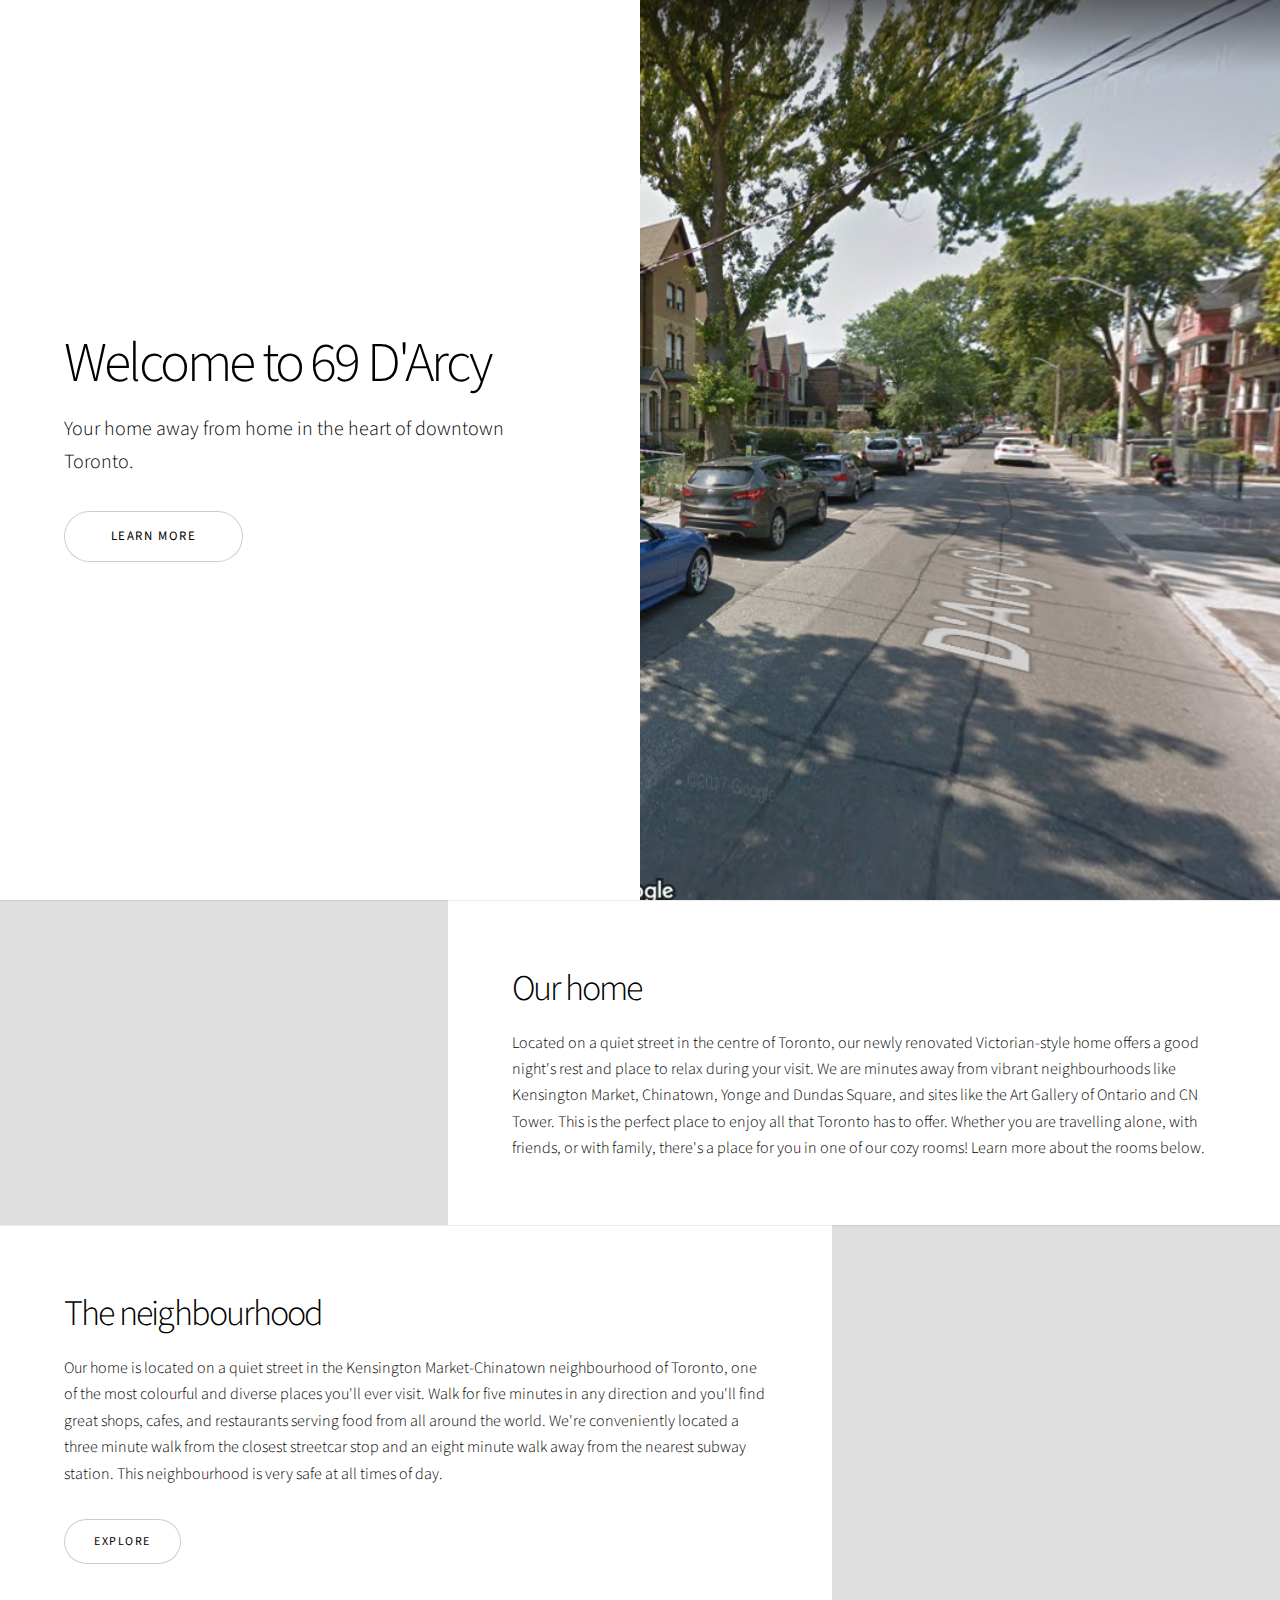
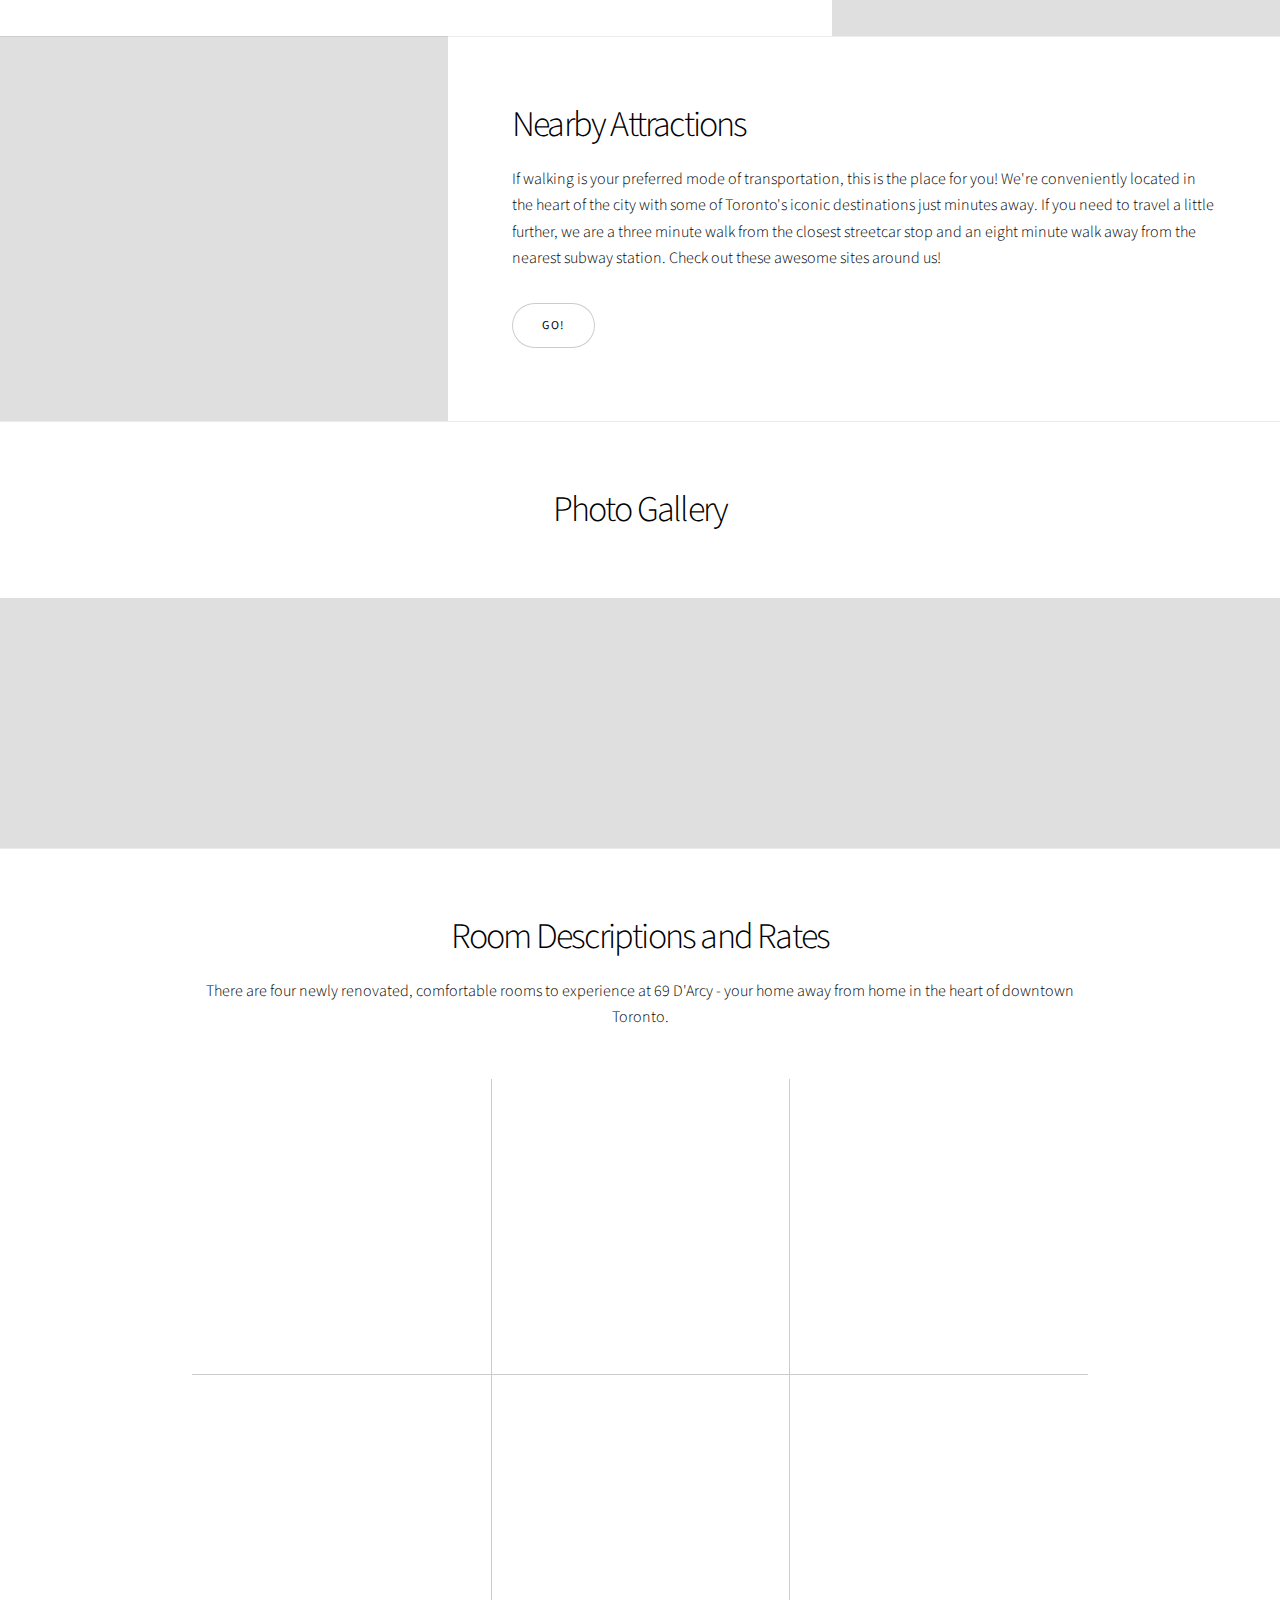
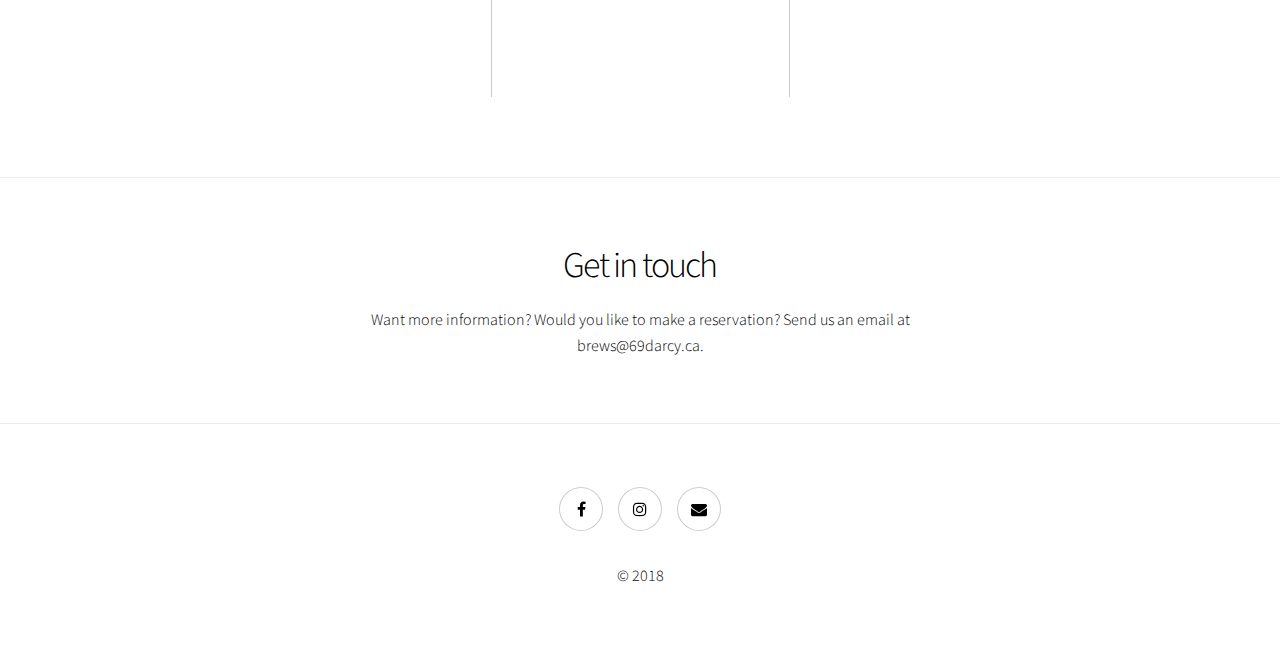
==== commit 8d5b4f4d: "more edits" ====
--- a/index.html
+++ b/index.html
@@ -249,7 +249,7 @@
 								<section>
 									<span class="icon style2 major fa-bed"></span>
 									<h3>Twin Room</h3>
-									<p>This is the perfect room for a solo traveler or third person in a family. Shared bathroom.<br>$80/night</p>
+									<p>This is the perfect room for a solo traveler or third person in a family. Shared bathroom.<br>$60/night</p>
 								</section>
 								<section>
 									<span class="icon style2 major fa-bed"></span>
@@ -304,23 +304,7 @@
 					<section class="wrapper style1 align-center">
 						<div class="inner medium">
 							<h2>Get in touch</h2>
-							<form method="post" action="#">
-								<div class="field half first">
-									<label for="name">Name</label>
-									<input type="text" name="name" id="name" value="" />
-								</div>
-								<div class="field half">
-									<label for="email">Email</label>
-									<input type="email" name="email" id="email" value="" />
-								</div>
-								<div class="field">
-									<label for="message">Message</label>
-									<textarea name="message" id="message" rows="6"></textarea>
-								</div>
-								<ul class="actions">
-									<li><input type="submit" name="submit" id="submit" value="Send Message" /></li>
-								</ul>
-							</form>
+                            <p>Want more information? Would you like to make a reservation? Send us an email at brews@69darcy.ca.</p>
 
 						</div>
 					</section>
@@ -329,10 +313,8 @@
 					<footer class="wrapper style1 align-center">
 						<div class="inner">
 							<ul class="icons">
-								<li><a href="#" class="icon style2 fa-twitter"><span class="label">Twitter</span></a></li>
 								<li><a href="#" class="icon style2 fa-facebook"><span class="label">Facebook</span></a></li>
 								<li><a href="#" class="icon style2 fa-instagram"><span class="label">Instagram</span></a></li>
-								<li><a href="#" class="icon style2 fa-linkedin"><span class="label">LinkedIn</span></a></li>
 								<li><a href="#" class="icon style2 fa-envelope"><span class="label">Email</span></a></li>
 							</ul>
 							<p>&copy; 2018</p>
--- a/assets/css/main.css
+++ b/assets/css/main.css
@@ -1895,6 +1895,19 @@
 
 	.box {
 		border-color: rgba(0, 0, 0, 0.2);
+	}
+
+/* Header */
+
+    #header {
+		color: inherit;
+		cursor: default;
+		font-size: 0.6em;
+		left: 0;
+		padding: 1em 1.5em;
+		position: absolute;
+		width: 100%;
+		z-index: 10000;
 	}
 
 /* Button */
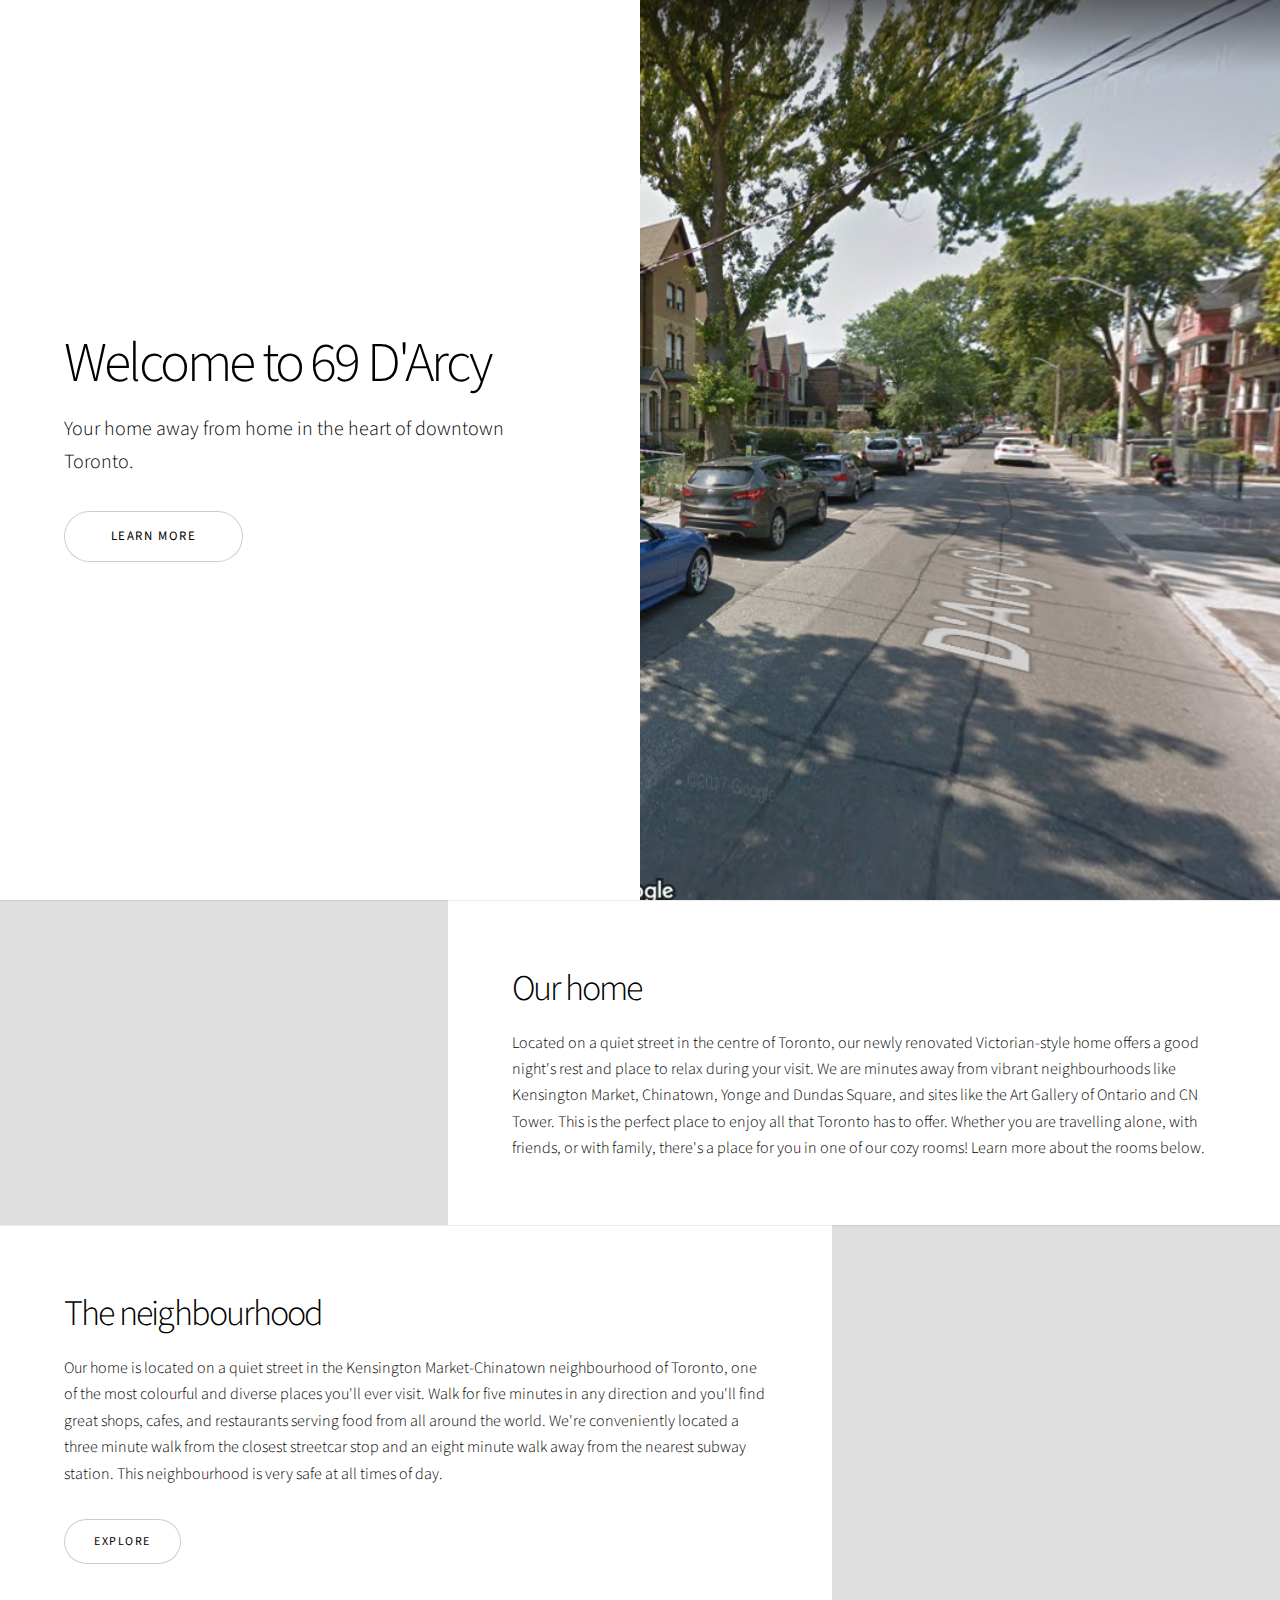
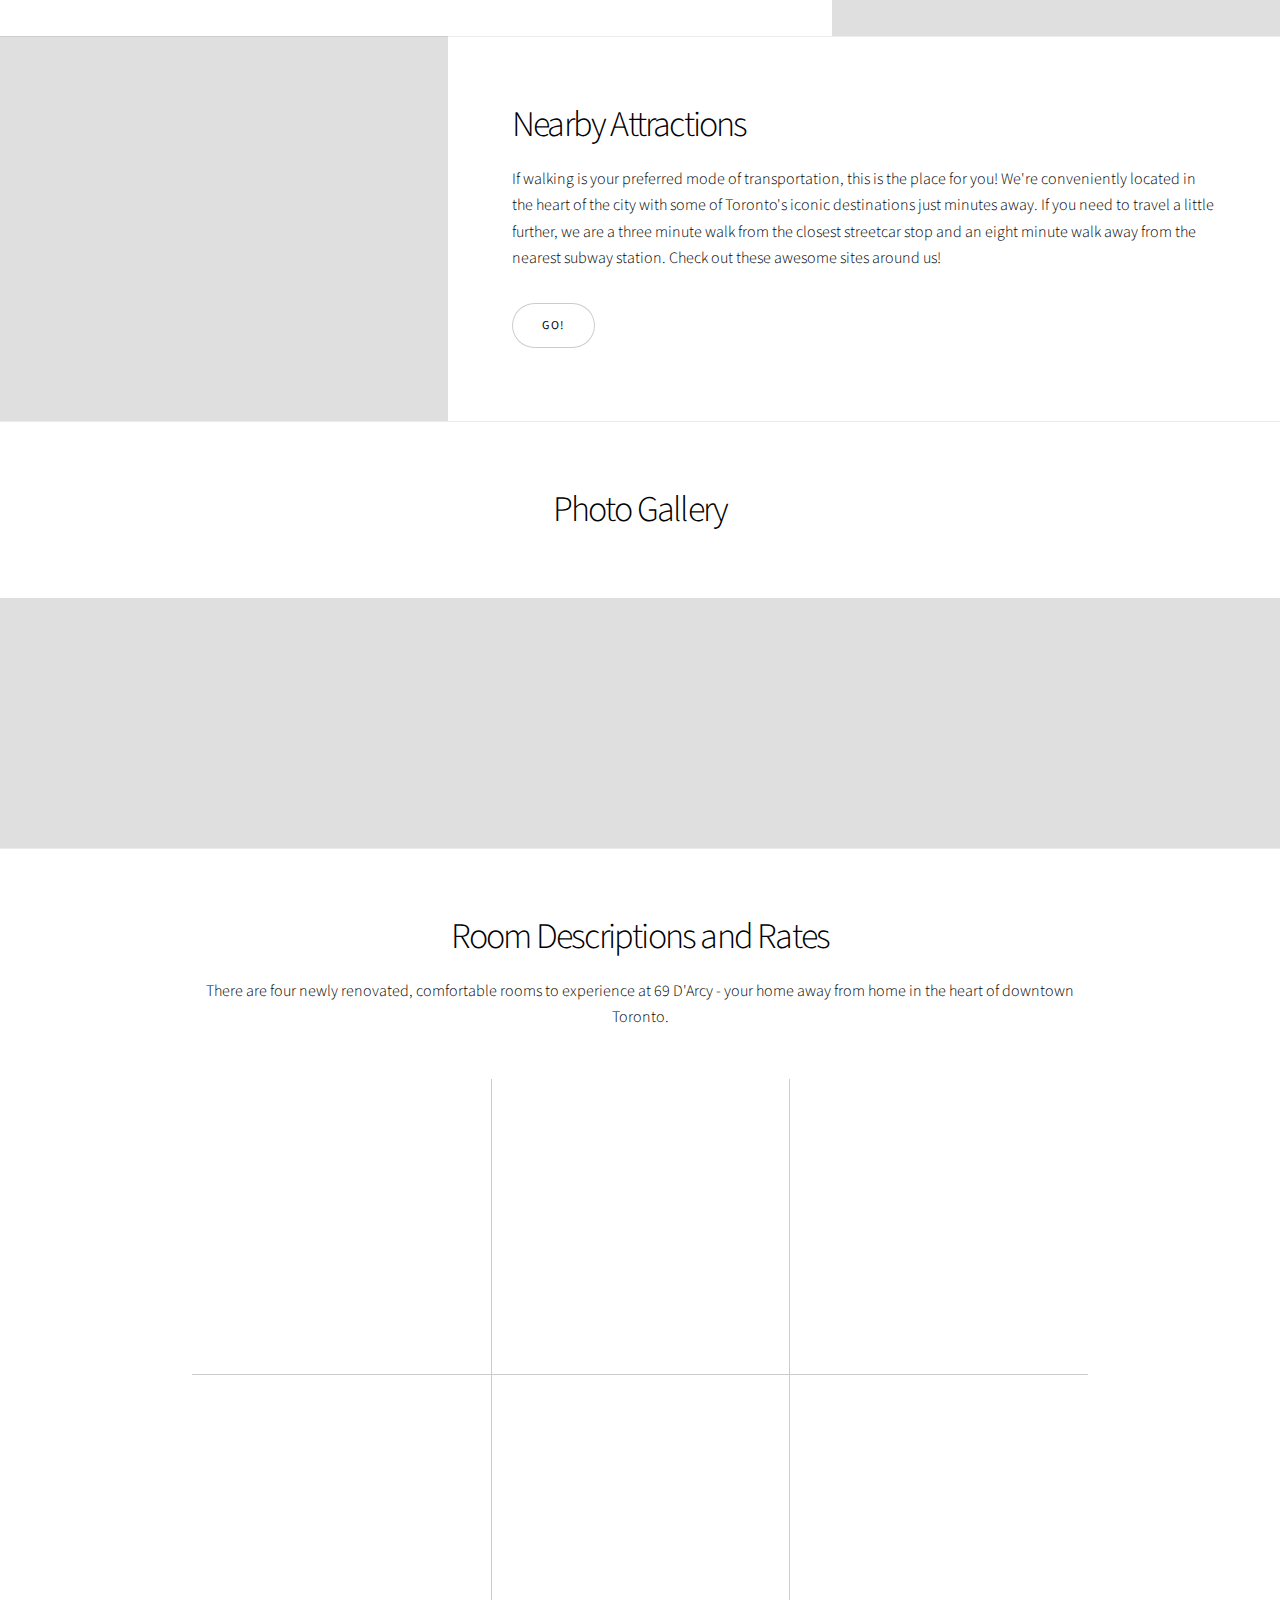
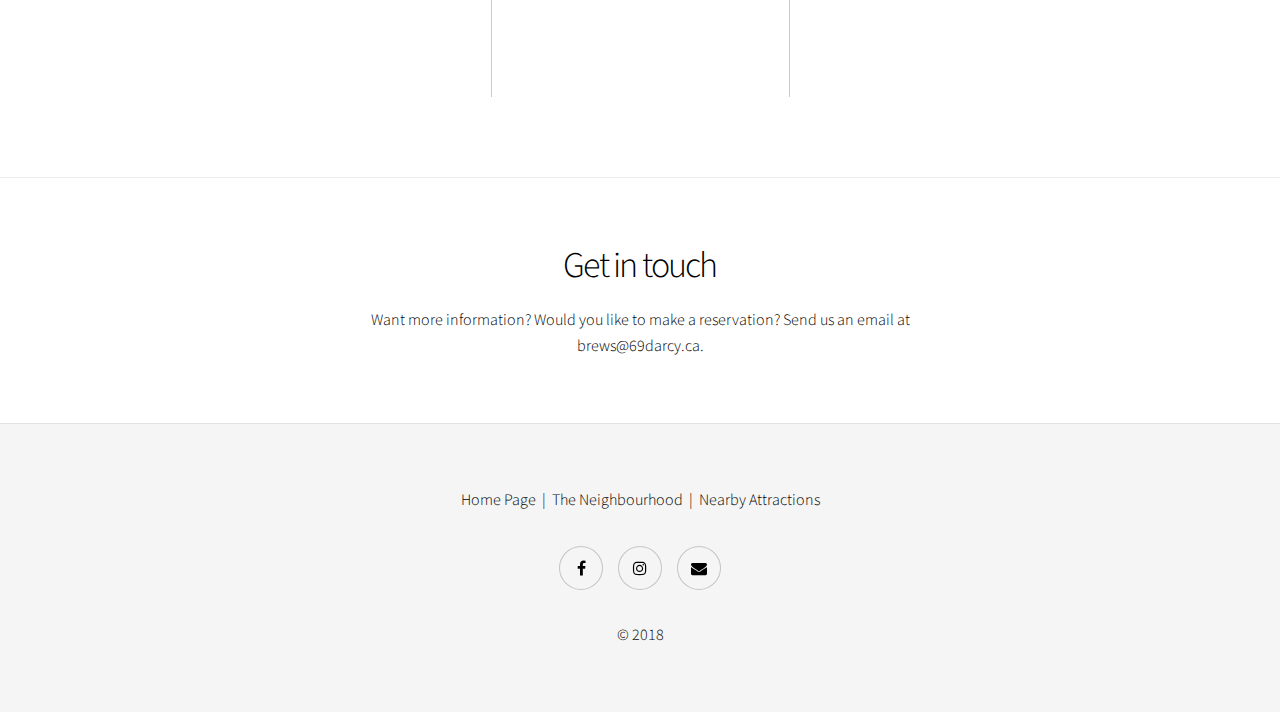
==== commit a0f78af3: "more" ====
--- a/index.html
+++ b/index.html
@@ -65,7 +65,7 @@
 							<p>If walking is your preferred mode of transportation, this is the place for you! We're conveniently located in the heart of the city with some of Toronto's iconic destinations just minutes away. If you need to travel a little further, we are a three minute walk from the closest streetcar stop and an eight minute walk away from the nearest subway station. Check out these awesome sites around us!
                             </p>
 							<ul class="actions vertical">
-								<li><a href="neighbourhood.html" class="button">Go!</a></li>
+								<li><a href="attractions.html" class="button">Go!</a></li>
 							</ul>
 						</div>
 						<div class="image">
@@ -310,8 +310,9 @@
 					</section>
 
 				<!-- Footer -->
-					<footer class="wrapper style1 align-center">
+					<footer id="footer" class="wrapper style1 align-center">
 						<div class="inner">
+                            <p><a href="index.html">Home Page</a> &nbsp;|&nbsp; <a href="neighbourhood.html">The Neighbourhood</a> &nbsp;|&nbsp; <a href="attractions.html">Nearby Attractions</a></p>
 							<ul class="icons">
 								<li><a href="#" class="icon style2 fa-facebook"><span class="label">Facebook</span></a></li>
 								<li><a href="#" class="icon style2 fa-instagram"><span class="label">Instagram</span></a></li>
--- a/assets/css/main.css
+++ b/assets/css/main.css
@@ -1692,7 +1692,8 @@
 		-webkit-transition: color 0.2s ease-in-out;
 		-ms-transition: color 0.2s ease-in-out;
 		transition: color 0.2s ease-in-out;
-		text-decoration: underline;
+		text-decoration: none;
+        font-weight: 300;
 	}
 
 		a:hover {
@@ -1909,6 +1910,12 @@
 		width: 100%;
 		z-index: 10000;
 	}
+
+/* Footer */
+
+#footer {
+    background-color: #F5F5F5;
+}
 
 /* Button */
 
@@ -7040,7 +7047,7 @@
 /* Wrapper (style1) */
 
 	.wrapper.style1 > .inner {
-		padding: 7rem 3.5rem 5rem 3.5rem ;
+		padding: 6rem 3.5rem 5rem 3.5rem ;
 		margin: 0 auto;
 		max-width: 100%;
 		width: 64rem;
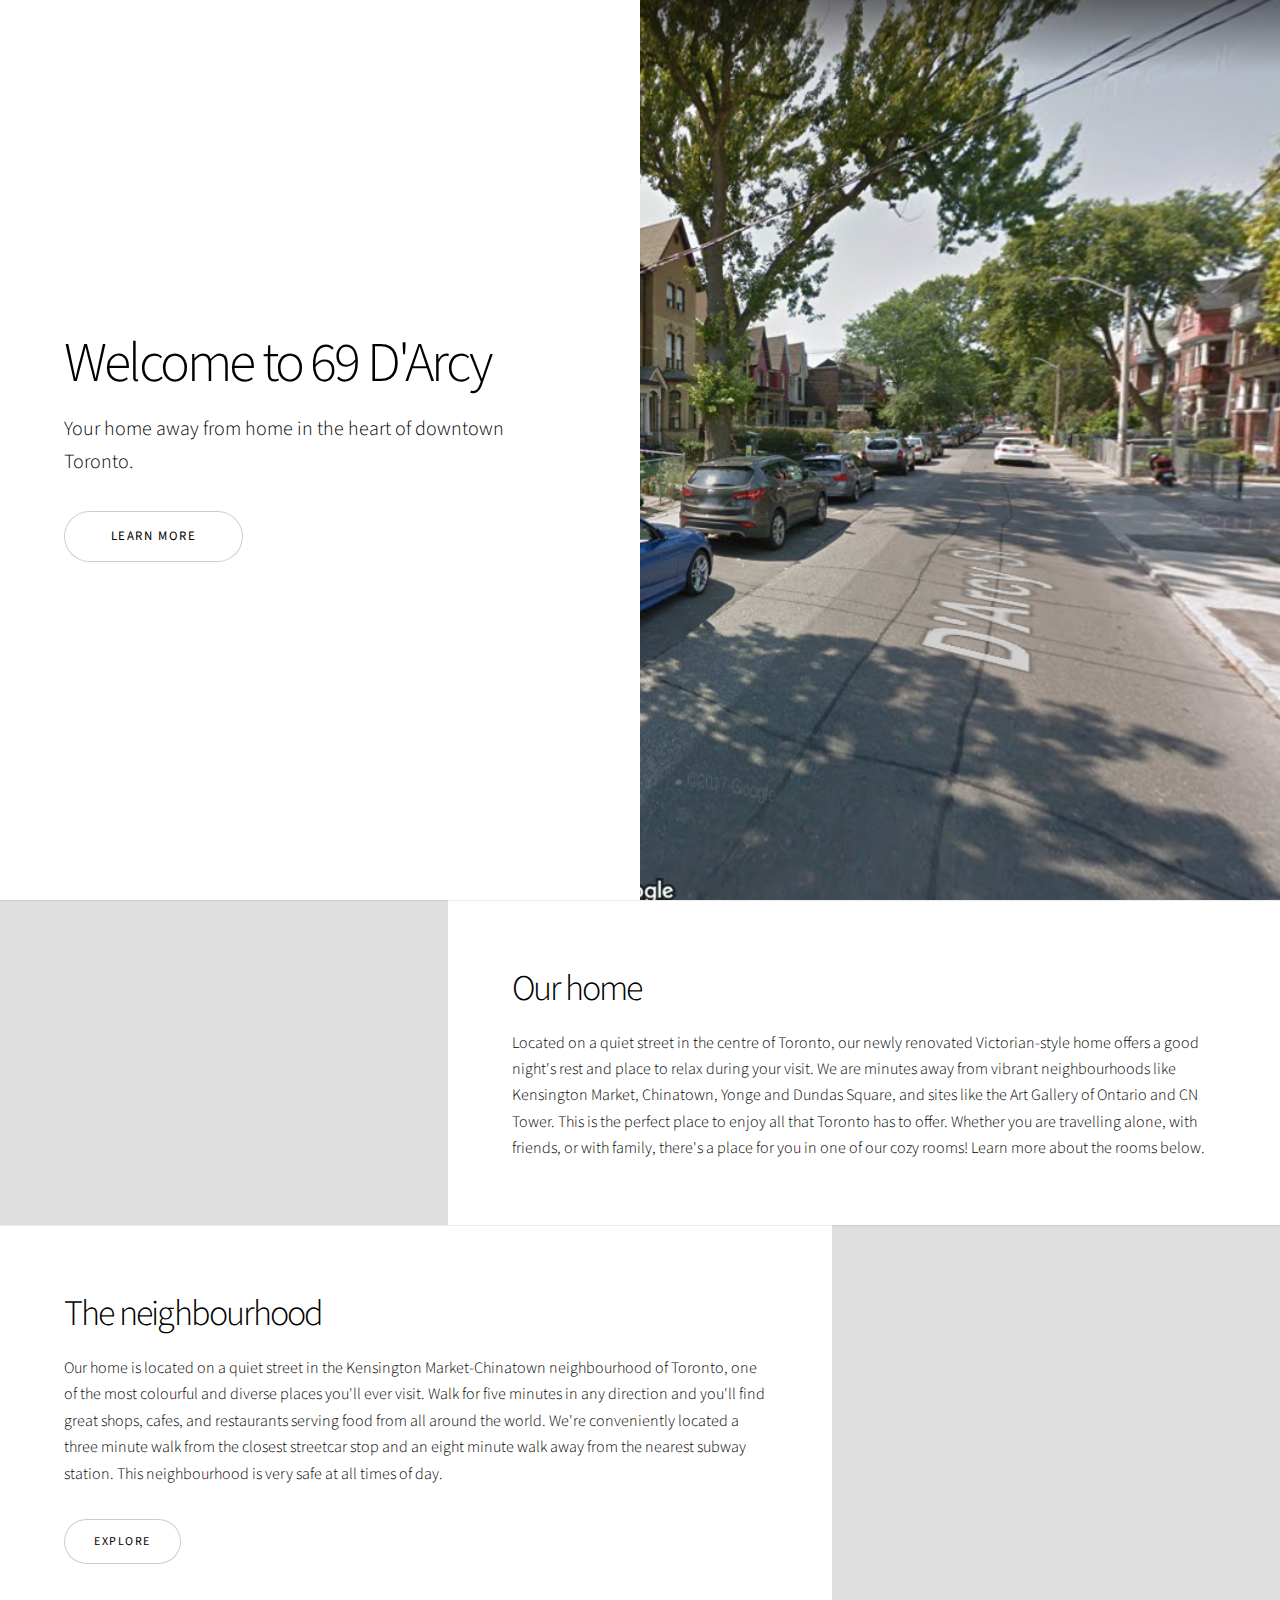
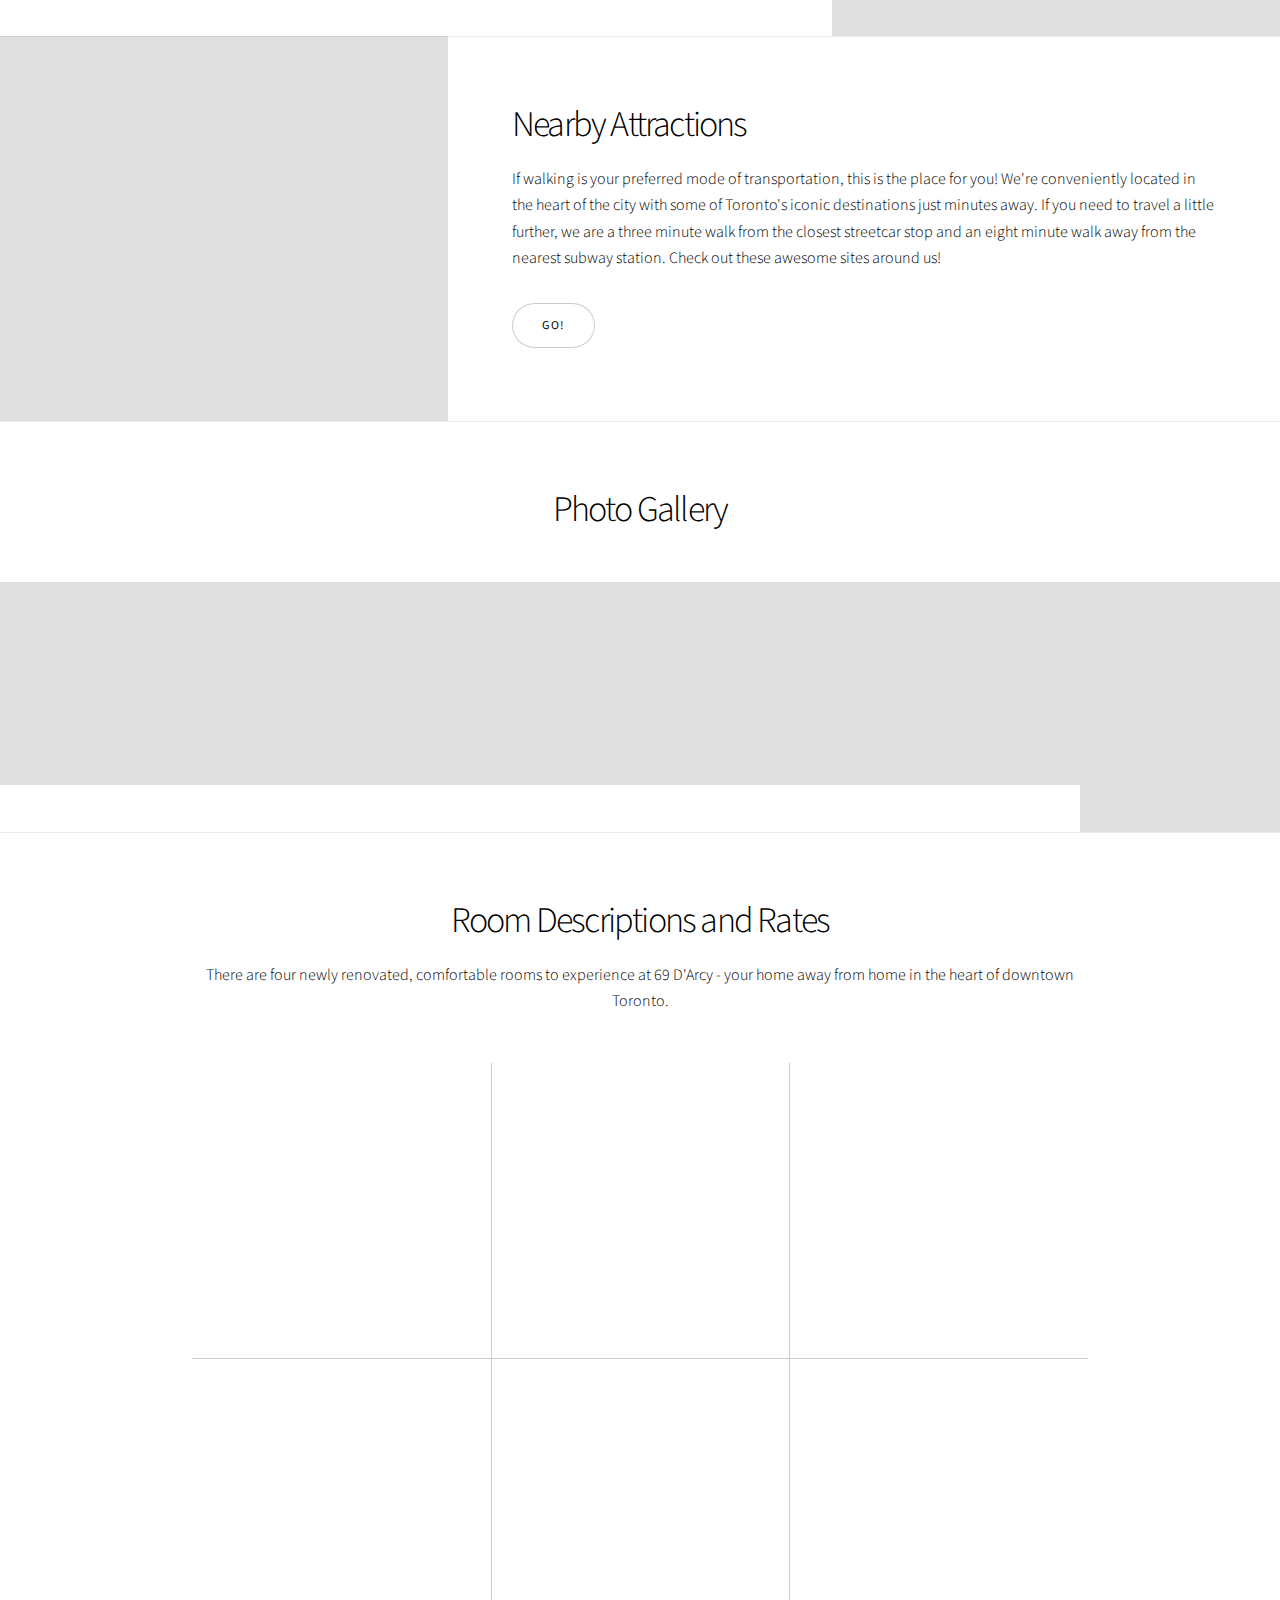
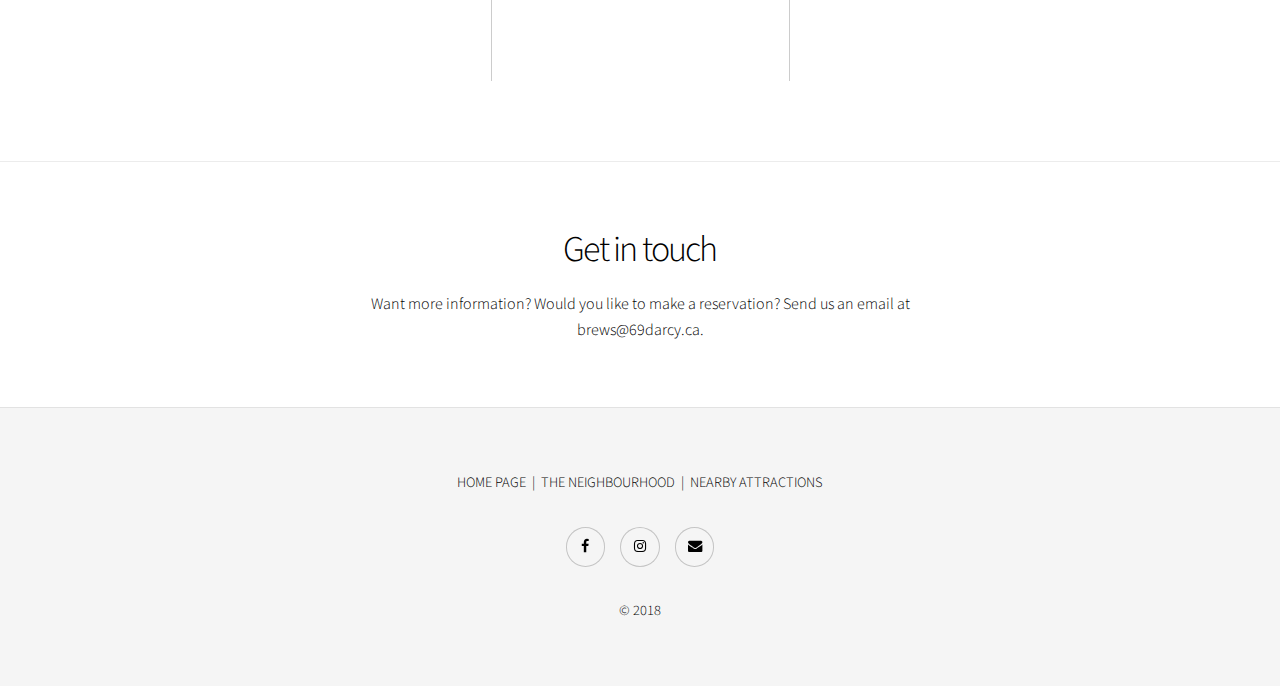
==== commit f6c57606: "photos" ====
--- a/index.html
+++ b/index.html
@@ -77,14 +77,12 @@
 					<section class="wrapper style1 align-center">
 						<div class="inner">
 							<h2>Photo Gallery</h2>
-							<p></p>
-						</div>
-
+						</div>
 						<!-- Gallery -->
 							<div class="gallery style2 medium lightbox onscroll-fade-in">
 								<article>
-									<a href="images/gallery/fulls/01.jpg" class="image">
-										<img src="images/gallery/thumbs/01.jpg" alt="" />
+									<a href="images/gallery/fulls/d1.jpg" class="image">
+										<img src="images/gallery/thumbs/d1.jpg" alt="" />
 									</a>
 									<div class="caption">
 										<h3>Ipsum Dolor</h3>
@@ -95,8 +93,8 @@
 									</div>
 								</article>
 								<article>
-									<a href="images/gallery/fulls/02.jpg" class="image">
-										<img src="images/gallery/thumbs/02.jpg" alt="" />
+									<a href="images/gallery/fulls/kitchen1.jpg" class="image">
+										<img src="images/gallery/thumbs/kitchen1.jpg" alt="" />
 									</a>
 									<div class="caption">
 										<h3>Feugiat Lorem</h3>
@@ -107,23 +105,11 @@
 									</div>
 								</article>
 								<article>
-									<a href="images/gallery/fulls/03.jpg" class="image">
-										<img src="images/gallery/thumbs/03.jpg" alt="" />
+									<a href="images/gallery/fulls/kitchen3.jpg" class="image">
+										<img src="images/gallery/thumbs/kitchen3.jpg" alt="" />
 									</a>
 									<div class="caption">
 										<h3>Gallery</h3>
-										<p>Lorem ipsum dolor amet, consectetur magna etiam elit. Etiam sed ultrices.</p>
-										<ul class="actions">
-											<li><span class="button small">Details</span></li>
-										</ul>
-									</div>
-								</article>
-								<article>
-									<a href="images/gallery/fulls/04.jpg" class="image">
-										<img src="images/gallery/thumbs/04.jpg" alt="" />
-									</a>
-									<div class="caption">
-										<h3>Sed Tempus</h3>
 										<p>Lorem ipsum dolor amet, consectetur magna etiam elit. Etiam sed ultrices.</p>
 										<ul class="actions">
 											<li><span class="button small">Details</span></li>
--- a/assets/css/main.css
+++ b/assets/css/main.css
@@ -1915,6 +1915,8 @@
 
 #footer {
     background-color: #F5F5F5;
+    text-transform: uppercase;
+    font-size: 0.9em;
 }
 
 /* Button */
@@ -6930,7 +6932,7 @@
 		width: 100%;
 		height: 100%;
 		outline: 0;
-		background-color: rgba(0, 0, 0, 0.75);
+		background-color: rgba(0, 0, 0, 0.7);
 		visibility: none;
 		opacity: 0;
 		z-index: 0;
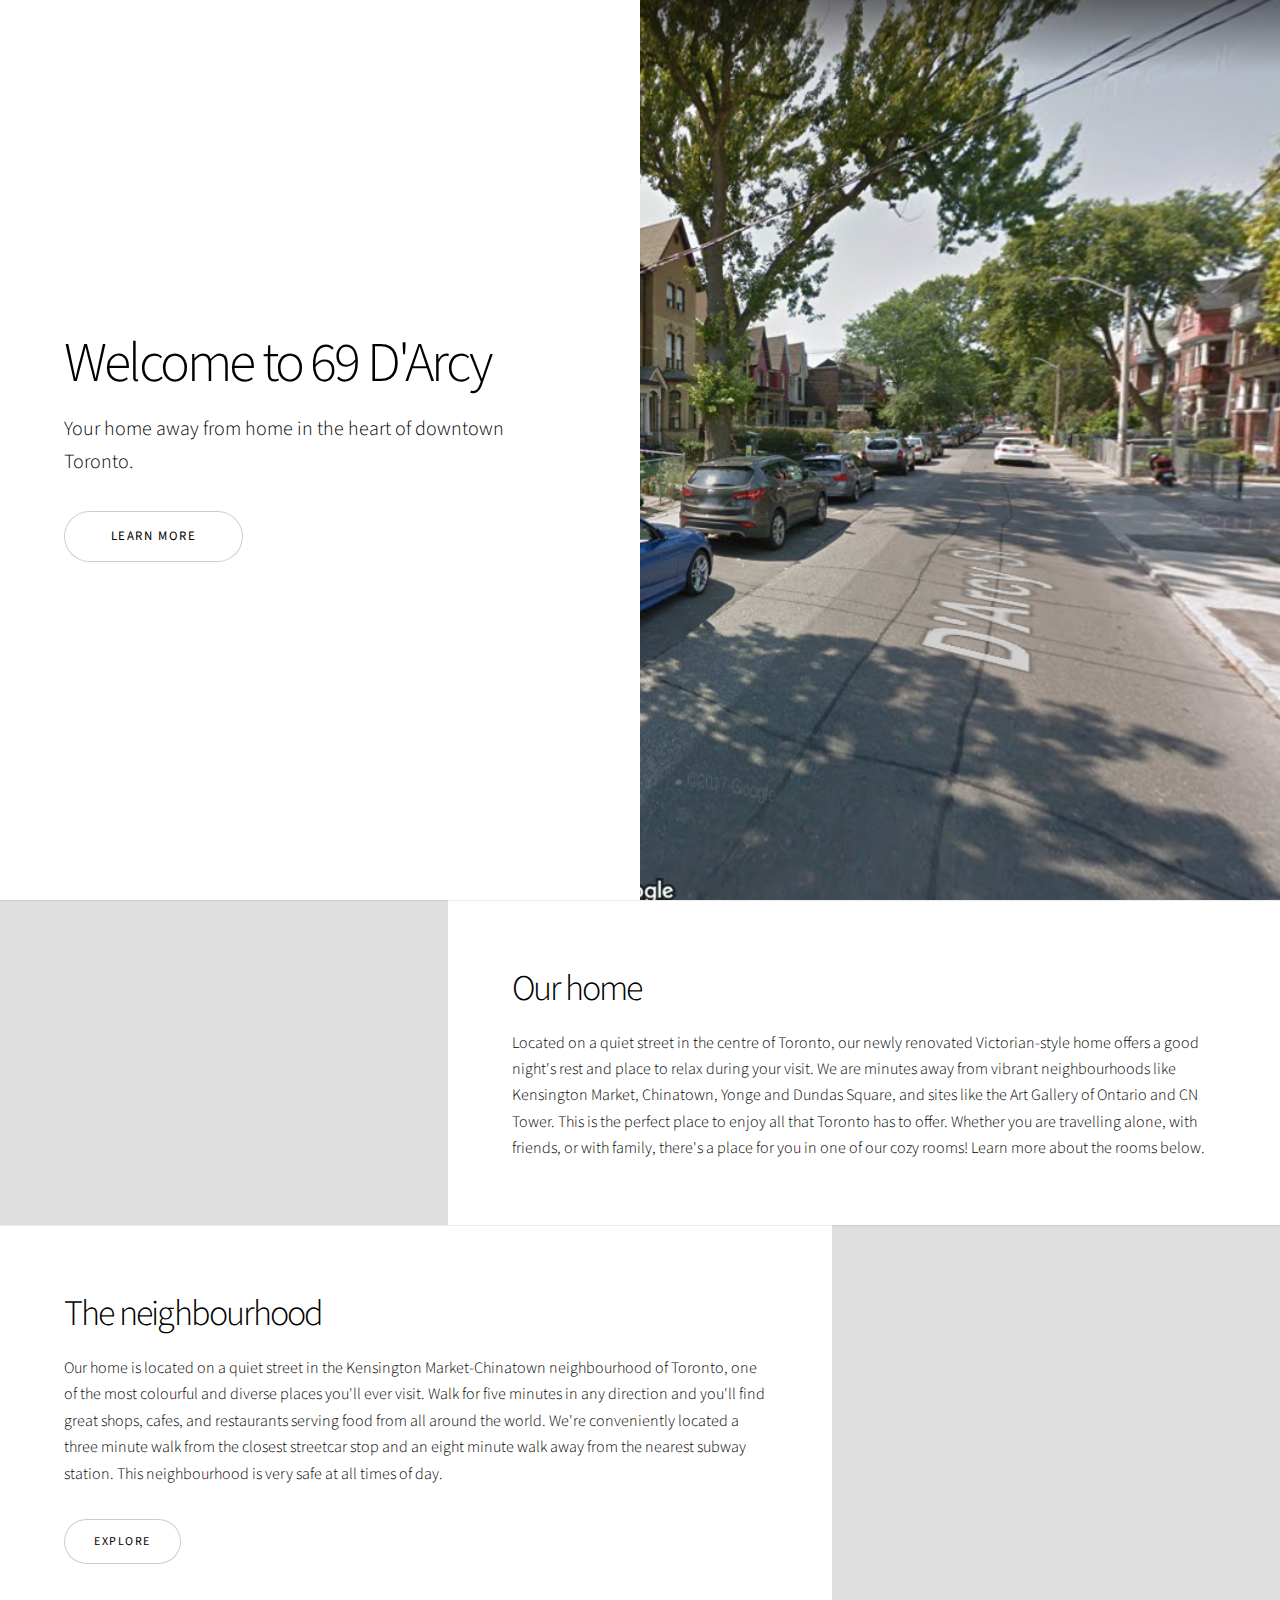
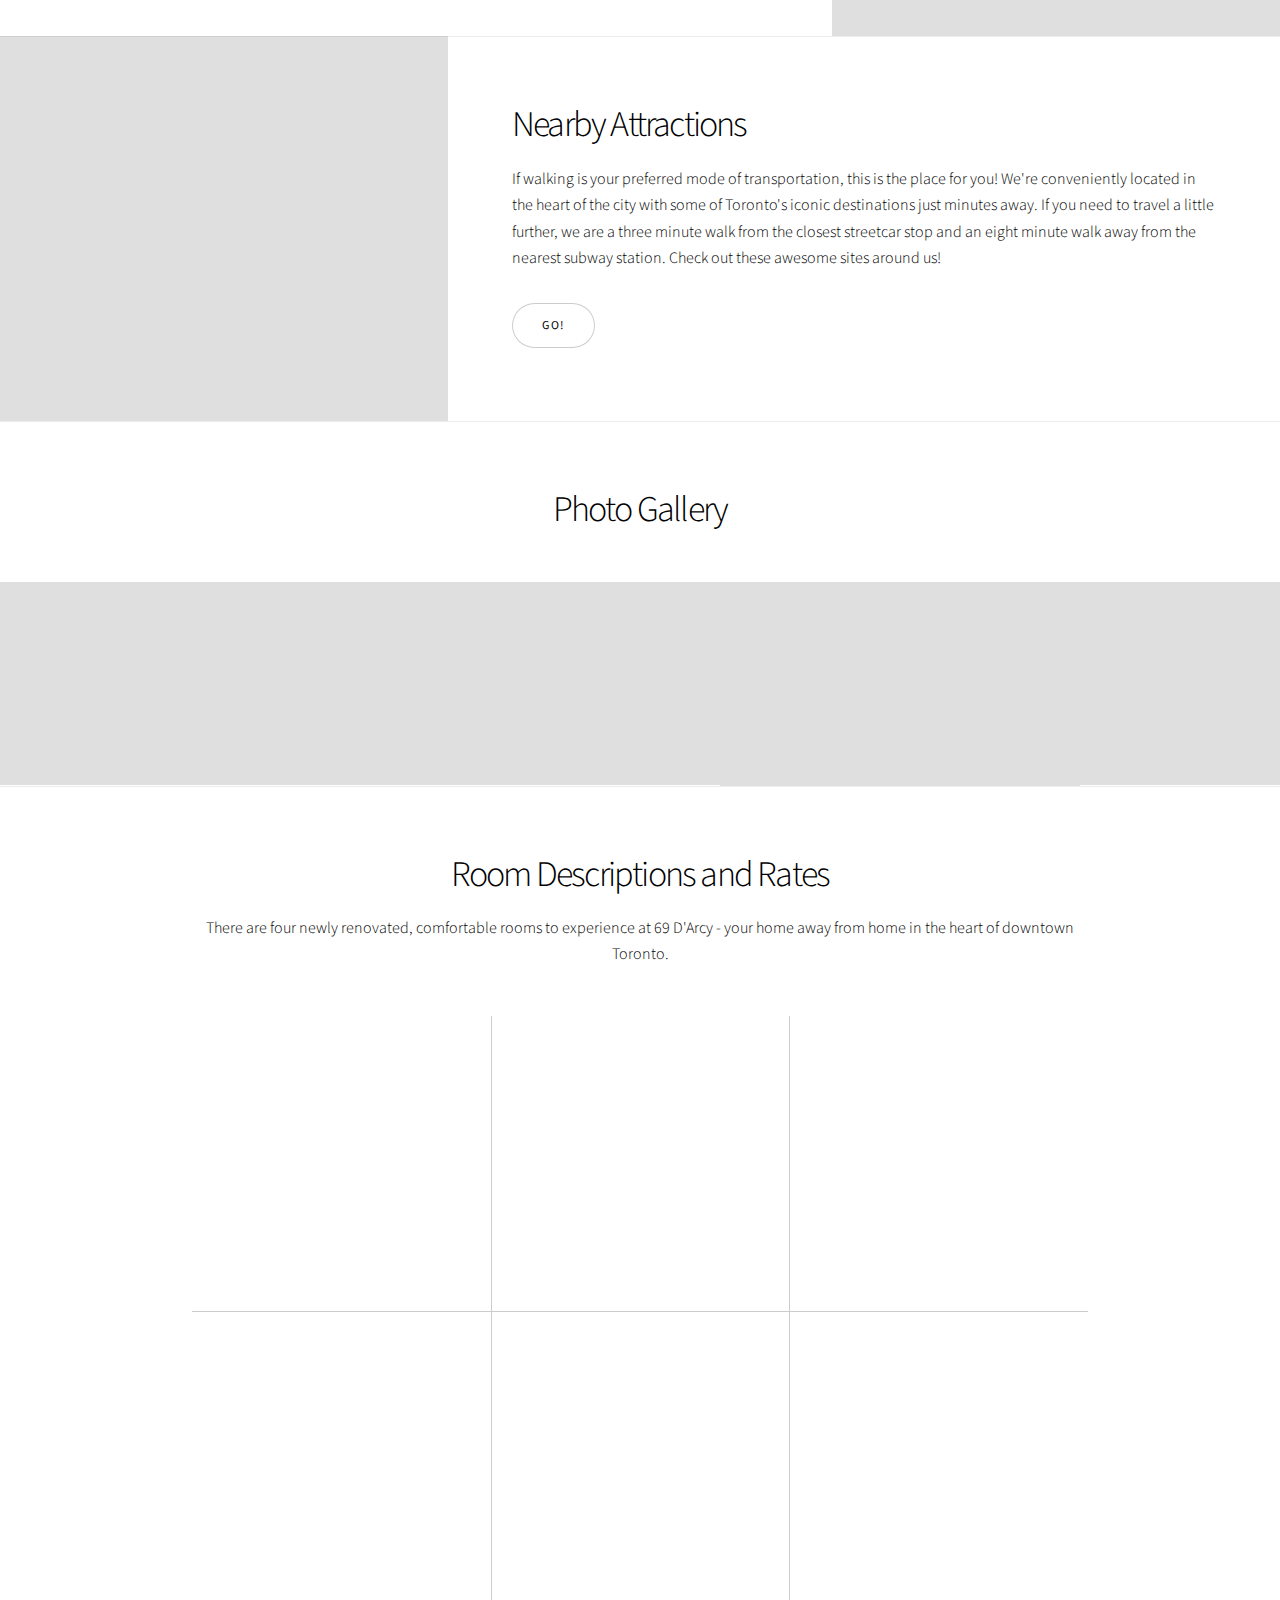
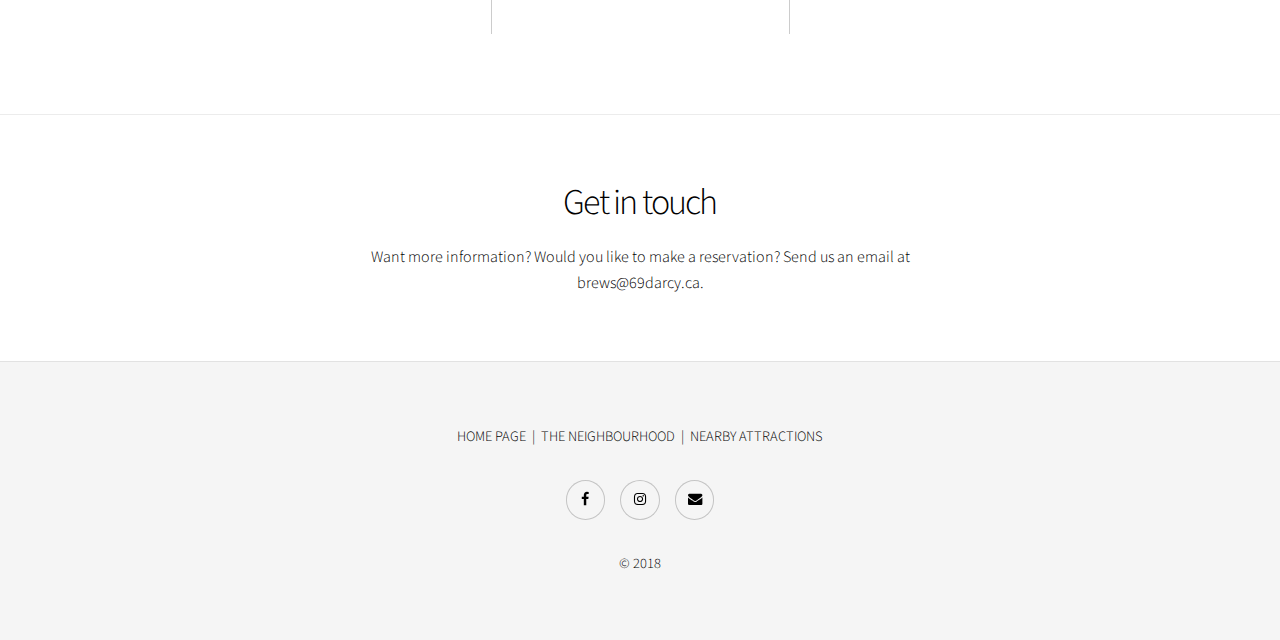
==== commit 3ca9535c: "more photos" ====
--- a/index.html
+++ b/index.html
@@ -85,8 +85,32 @@
 										<img src="images/gallery/thumbs/d1.jpg" alt="" />
 									</a>
 									<div class="caption">
-										<h3>Ipsum Dolor</h3>
-										<p>Lorem ipsum dolor amet, consectetur magna etiam elit. Etiam sed ultrices.</p>
+										<h3>Double Room</h3>
+										<p>The Double Room is a cozy space that will fit one or two guests. The room has its den with a dining/work table and an ensuite bathroom.</p>
+										<ul class="actions">
+											<li><span class="button small">Details</span></li>
+										</ul>
+									</div>
+								</article>
+                                <article>
+									<a href="images/gallery/fulls/q2_3.jpg" class="image">
+										<img src="images/gallery/thumbs/q2_3.jpg" alt="" />
+									</a>
+									<div class="caption">
+										<h3>Queen of the South</h3>
+										<p>The Queen of the South room is a south-facing room a view of the garden.</p>
+										<ul class="actions">
+											<li><span class="button small">Details</span></li>
+										</ul>
+									</div>
+								</article>
+                                <article>
+									<a href="images/gallery/fulls/twin1.jpg" class="image">
+										<img src="images/gallery/thumbs/twin1.jpg" alt="" />
+									</a>
+									<div class="caption">
+										<h3>Twin Room</h3>
+										<p>This is the perfect room for a solo traveller.</p>
 										<ul class="actions">
 											<li><span class="button small">Details</span></li>
 										</ul>
@@ -97,7 +121,7 @@
 										<img src="images/gallery/thumbs/kitchen1.jpg" alt="" />
 									</a>
 									<div class="caption">
-										<h3>Feugiat Lorem</h3>
+										<h3>Kitchen</h3>
 										<p>Lorem ipsum dolor amet, consectetur magna etiam elit. Etiam sed ultrices.</p>
 										<ul class="actions">
 											<li><span class="button small">Details</span></li>
@@ -109,37 +133,15 @@
 										<img src="images/gallery/thumbs/kitchen3.jpg" alt="" />
 									</a>
 									<div class="caption">
-										<h3>Gallery</h3>
-										<p>Lorem ipsum dolor amet, consectetur magna etiam elit. Etiam sed ultrices.</p>
-										<ul class="actions">
-											<li><span class="button small">Details</span></li>
-										</ul>
-									</div>
-								</article>
-								<article>
-									<a href="images/gallery/fulls/05.jpg" class="image">
-										<img src="images/gallery/thumbs/05.jpg" alt="" />
-									</a>
-									<div class="caption">
-										<h3>Ultrices Magna</h3>
-										<p>Lorem ipsum dolor amet, consectetur magna etiam elit. Etiam sed ultrices.</p>
-										<ul class="actions">
-											<li><span class="button small">Details</span></li>
-										</ul>
-									</div>
-								</article>
-								<article>
-									<a href="images/gallery/fulls/06.jpg" class="image">
-										<img src="images/gallery/thumbs/06.jpg" alt="" />
-									</a>
-									<div class="caption">
-										<h3>Sed Tempus</h3>
-										<p>Lorem ipsum dolor amet, consectetur magna etiam elit. Etiam sed ultrices.</p>
-										<ul class="actions">
-											<li><span class="button small">Details</span></li>
-										</ul>
-									</div>
-								</article>
+										<h3>Kitchen</h3>
+										<p>Lorem ipsum dolor amet, consectetur magna etiam elit. Etiam sed ultrices.</p>
+										<ul class="actions">
+											<li><span class="button small">Details</span></li>
+										</ul>
+									</div>
+								</article>
+								
+						<!--		
 								<article>
 									<a href="images/gallery/fulls/07.jpg" class="image">
 										<img src="images/gallery/thumbs/07.jpg" alt="" />
@@ -188,30 +190,7 @@
 										</ul>
 									</div>
 								</article>
-								<article>
-									<a href="images/gallery/fulls/11.jpg" class="image">
-										<img src="images/gallery/thumbs/11.jpg" alt="" />
-									</a>
-									<div class="caption">
-										<h3>Magna Lorem</h3>
-										<p>Lorem ipsum dolor amet, consectetur magna etiam elit. Etiam sed ultrices.</p>
-										<ul class="actions">
-											<li><span class="button small">Details</span></li>
-										</ul>
-									</div>
-								</article>
-								<article>
-									<a href="images/gallery/fulls/12.jpg" class="image">
-										<img src="images/gallery/thumbs/12.jpg" alt="" />
-									</a>
-									<div class="caption">
-										<h3>Ipsum Dolor</h3>
-										<p>Lorem ipsum dolor amet, consectetur magna etiam elit. Etiam sed ultrices.</p>
-										<ul class="actions">
-											<li><span class="button small">Details</span></li>
-										</ul>
-									</div>
-								</article>
+								 -->
 							</div>
 
 					</section>
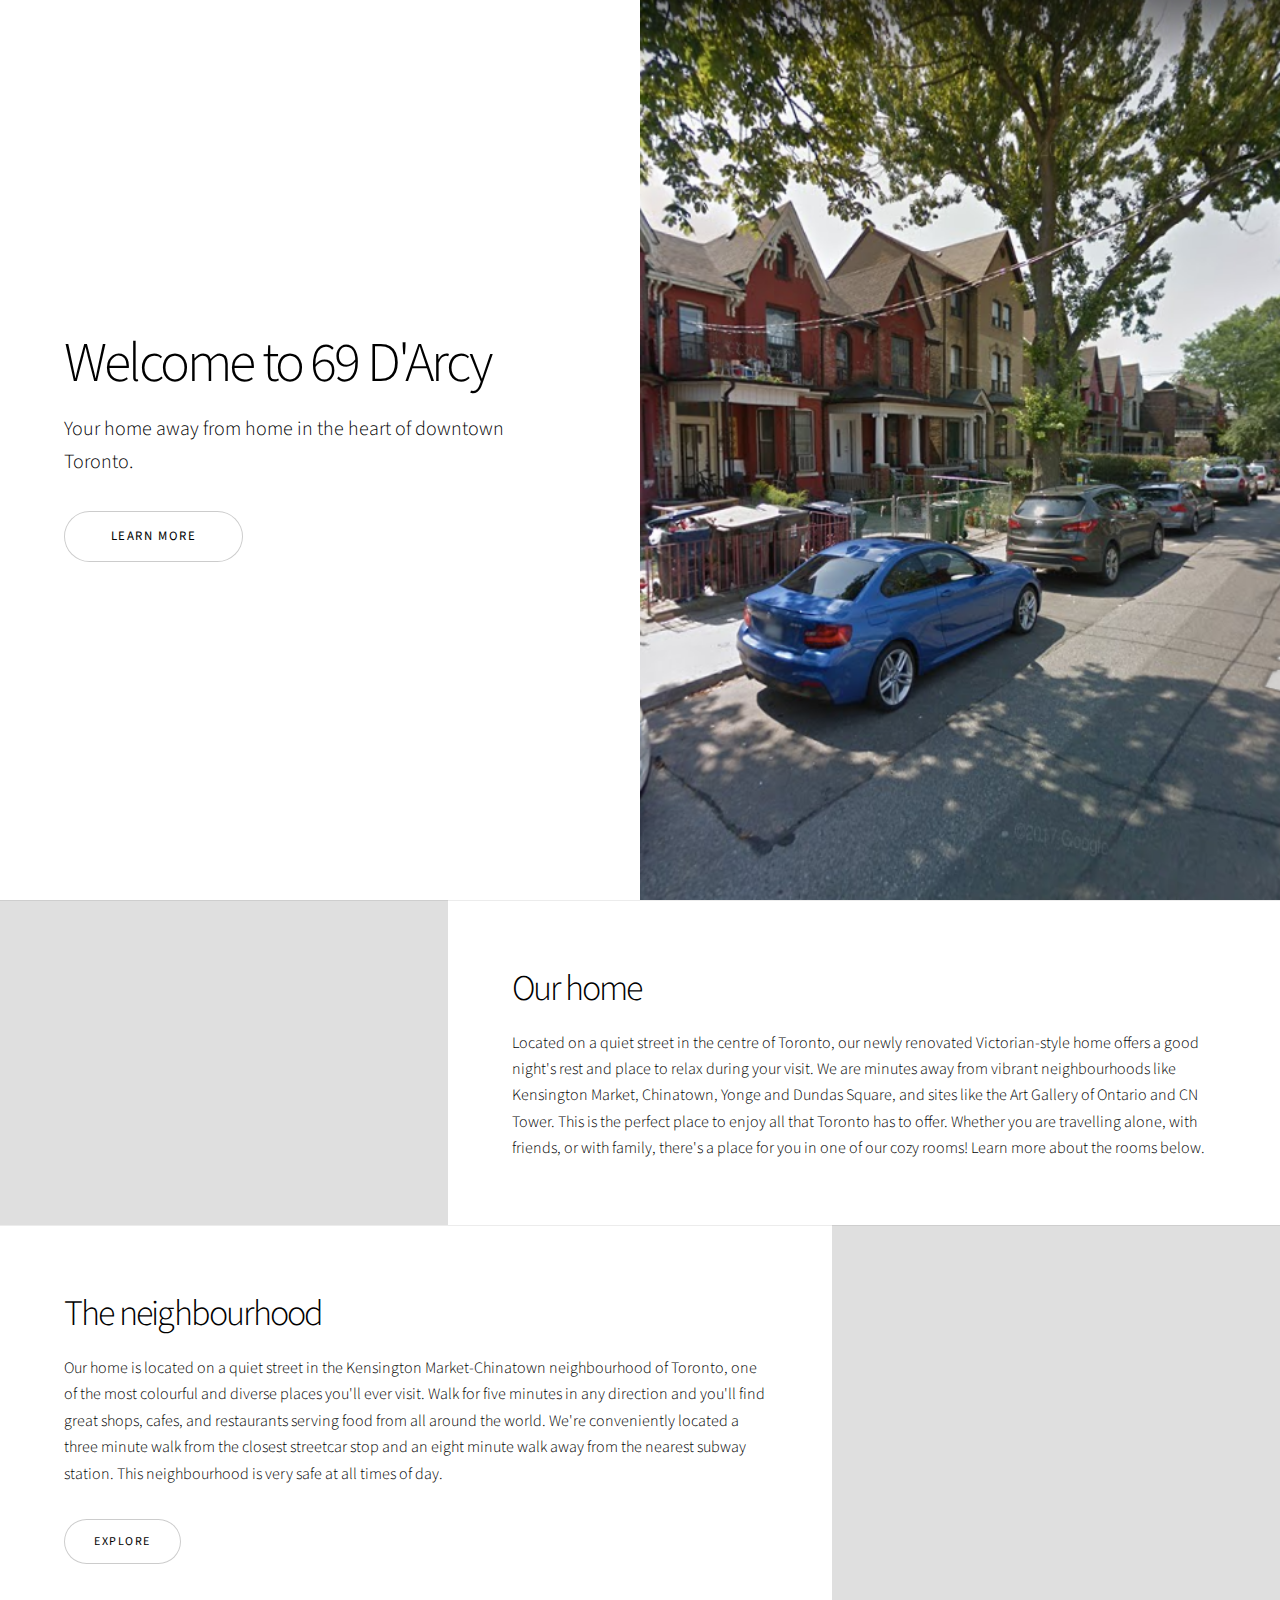
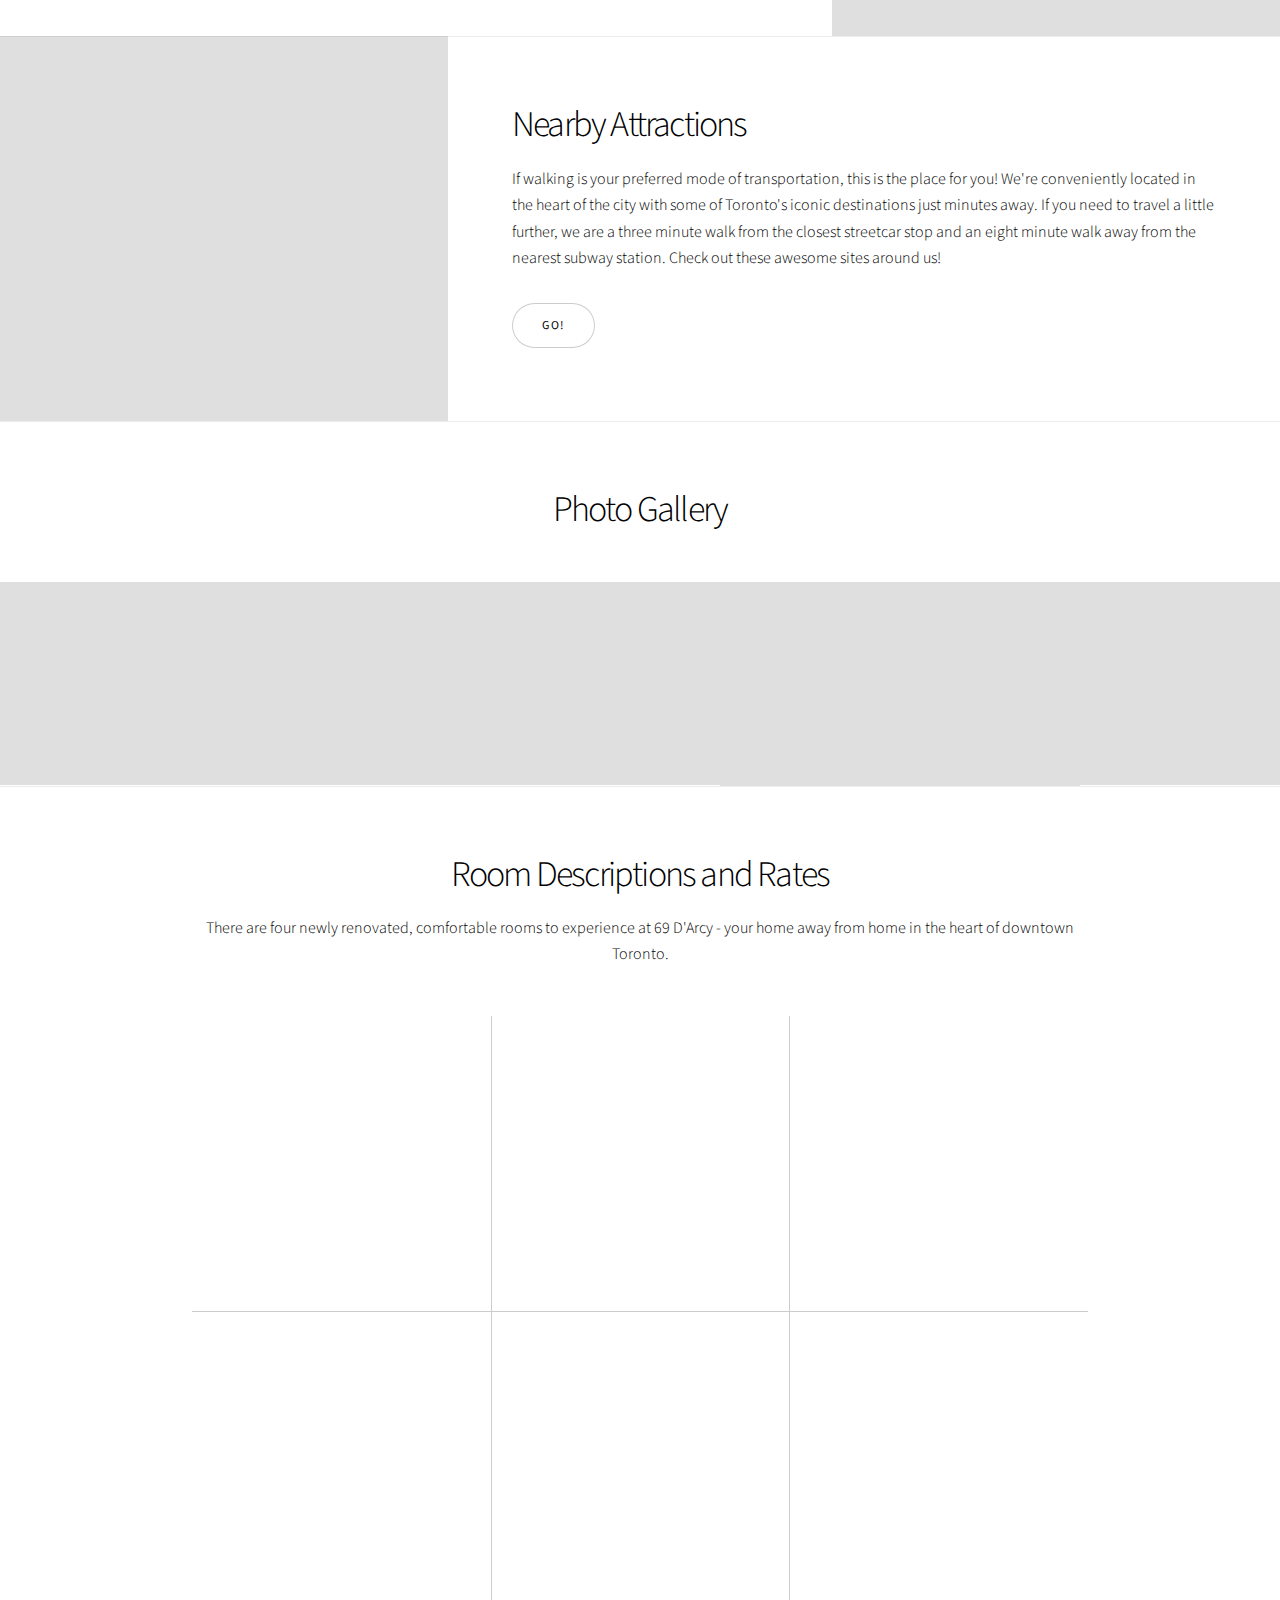
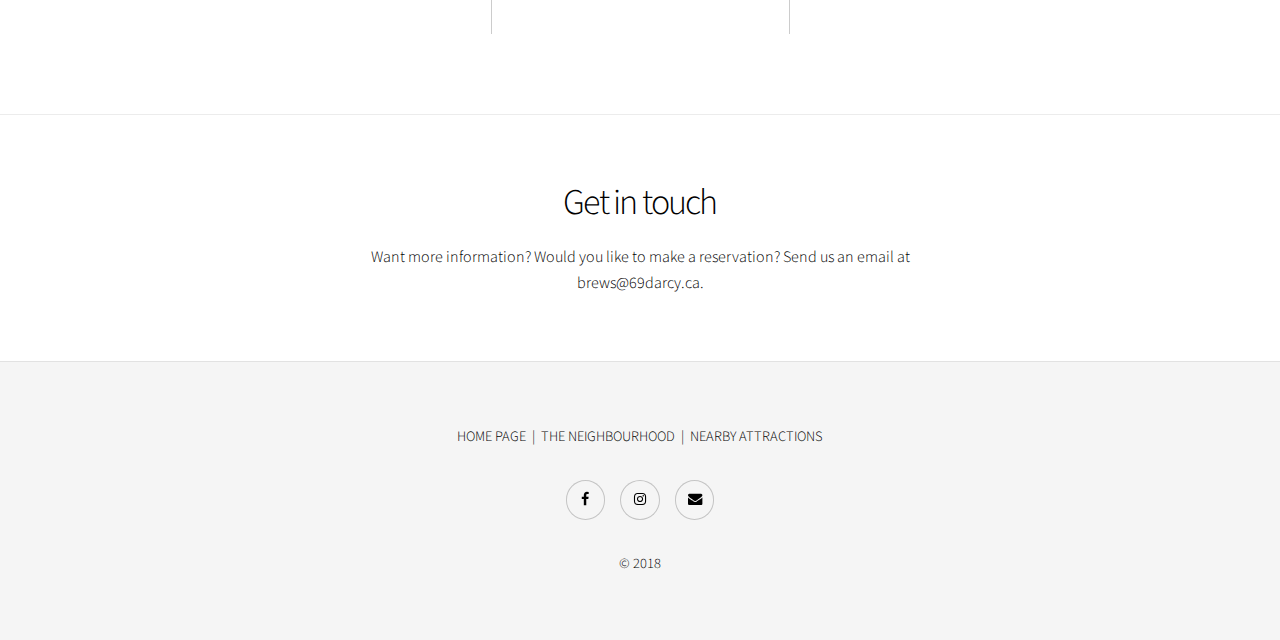
==== commit 617fd8fd: "new photo" ====
--- a/index.html
+++ b/index.html
@@ -40,7 +40,7 @@
 							</ul> -->
 						</div>
 						<div class="image">
-							<img src="images/chinatown.jpg" alt="" />
+							<img src="images/gallery/fulls/q2_new.JPG" alt="" />
 						</div>
 					</section>
 
@@ -97,7 +97,7 @@
 										<img src="images/gallery/thumbs/q2_3.jpg" alt="" />
 									</a>
 									<div class="caption">
-										<h3>Queen of the South</h3>
+										<h3>Queen Room</h3>
 										<p>The Queen of the South room is a south-facing room a view of the garden.</p>
 										<ul class="actions">
 											<li><span class="button small">Details</span></li>
@@ -122,19 +122,19 @@
 									</a>
 									<div class="caption">
 										<h3>Kitchen</h3>
-										<p>Lorem ipsum dolor amet, consectetur magna etiam elit. Etiam sed ultrices.</p>
-										<ul class="actions">
-											<li><span class="button small">Details</span></li>
-										</ul>
-									</div>
-								</article>
-								<article>
-									<a href="images/gallery/fulls/kitchen3.jpg" class="image">
-										<img src="images/gallery/thumbs/kitchen3.jpg" alt="" />
-									</a>
-									<div class="caption">
-										<h3>Kitchen</h3>
-										<p>Lorem ipsum dolor amet, consectetur magna etiam elit. Etiam sed ultrices.</p>
+										<p>Our well stocked kitchen for our guests.</p>
+										<ul class="actions">
+											<li><span class="button small">Details</span></li>
+										</ul>
+									</div>
+								</article>
+                                <article>
+									<a href="images/gallery/fulls/skyline.jpg" class="image">
+										<img src="images/gallery/thumbs/skyline.jpg" alt="" />
+									</a>
+									<div class="caption">
+										<h3>Awesome City View</h3>
+										<p>Experience one of the best views of the city skyline from our balcony</p>
 										<ul class="actions">
 											<li><span class="button small">Details</span></li>
 										</ul>
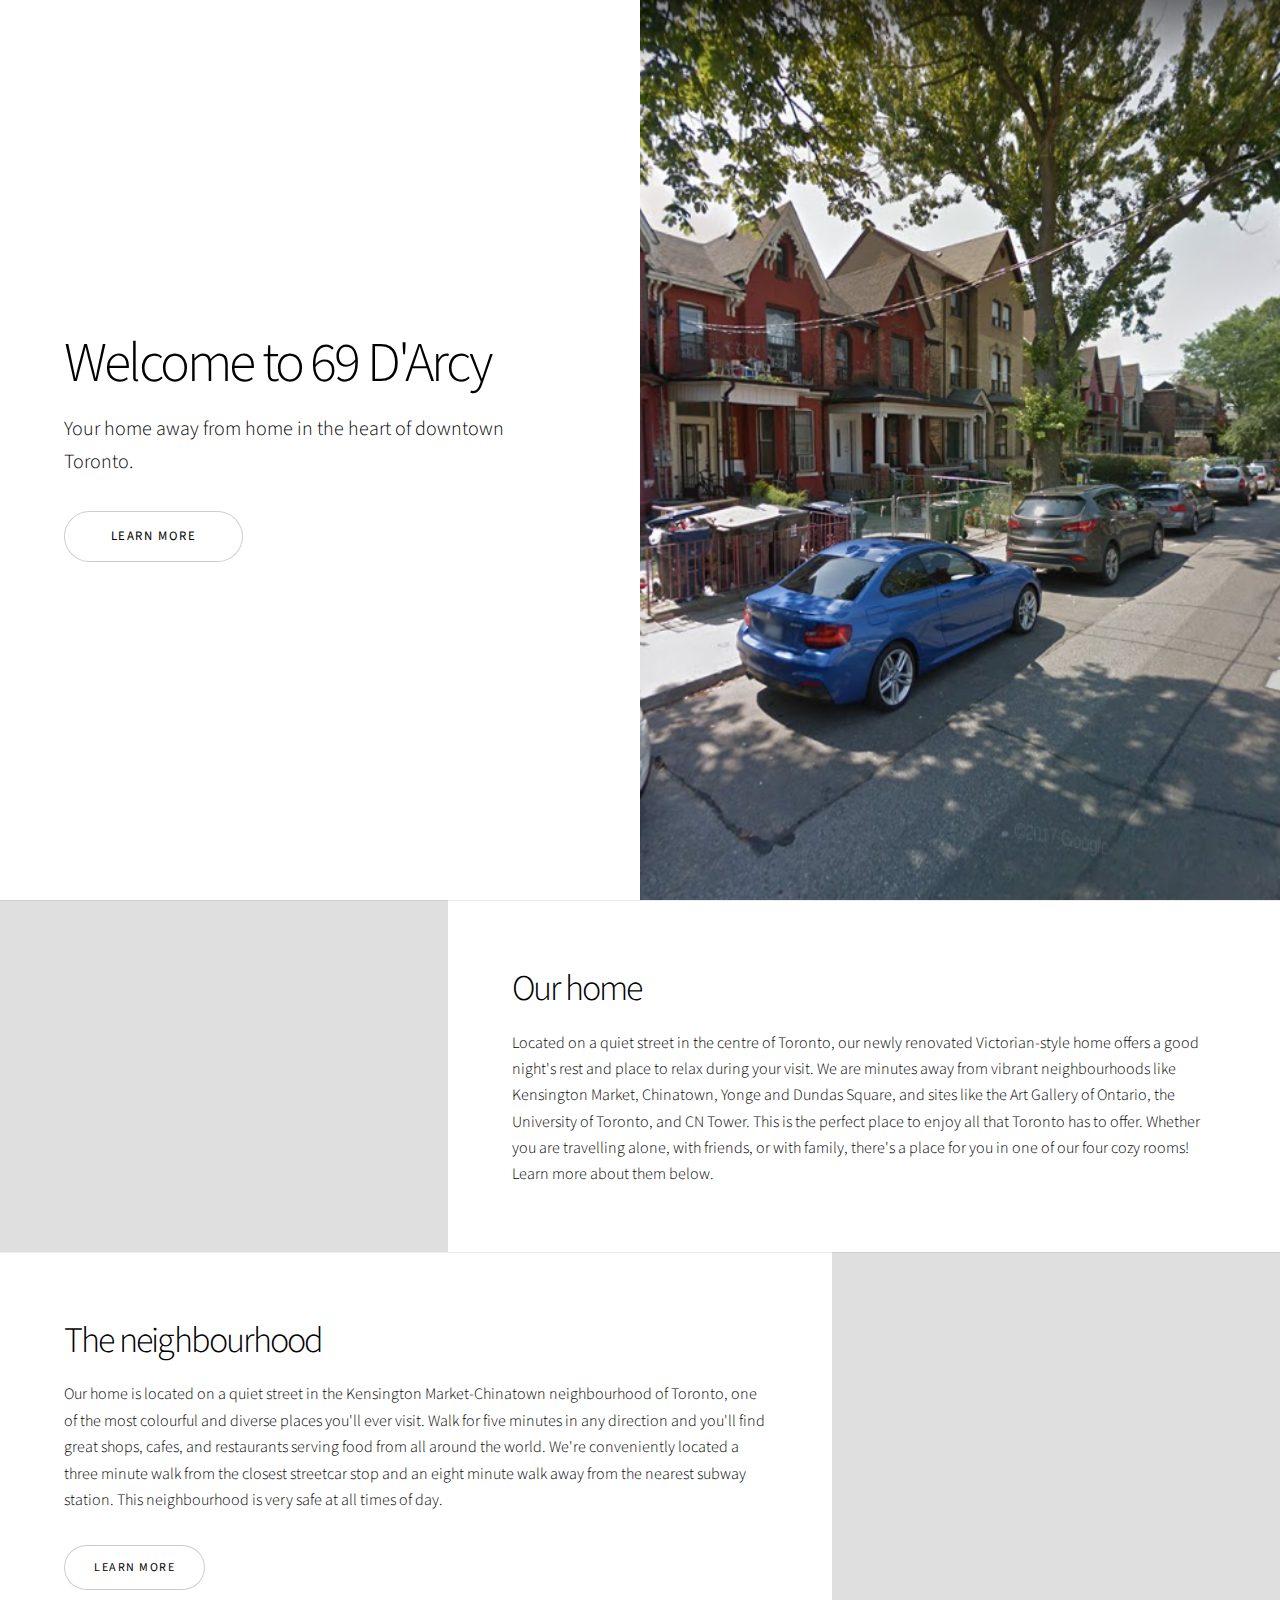
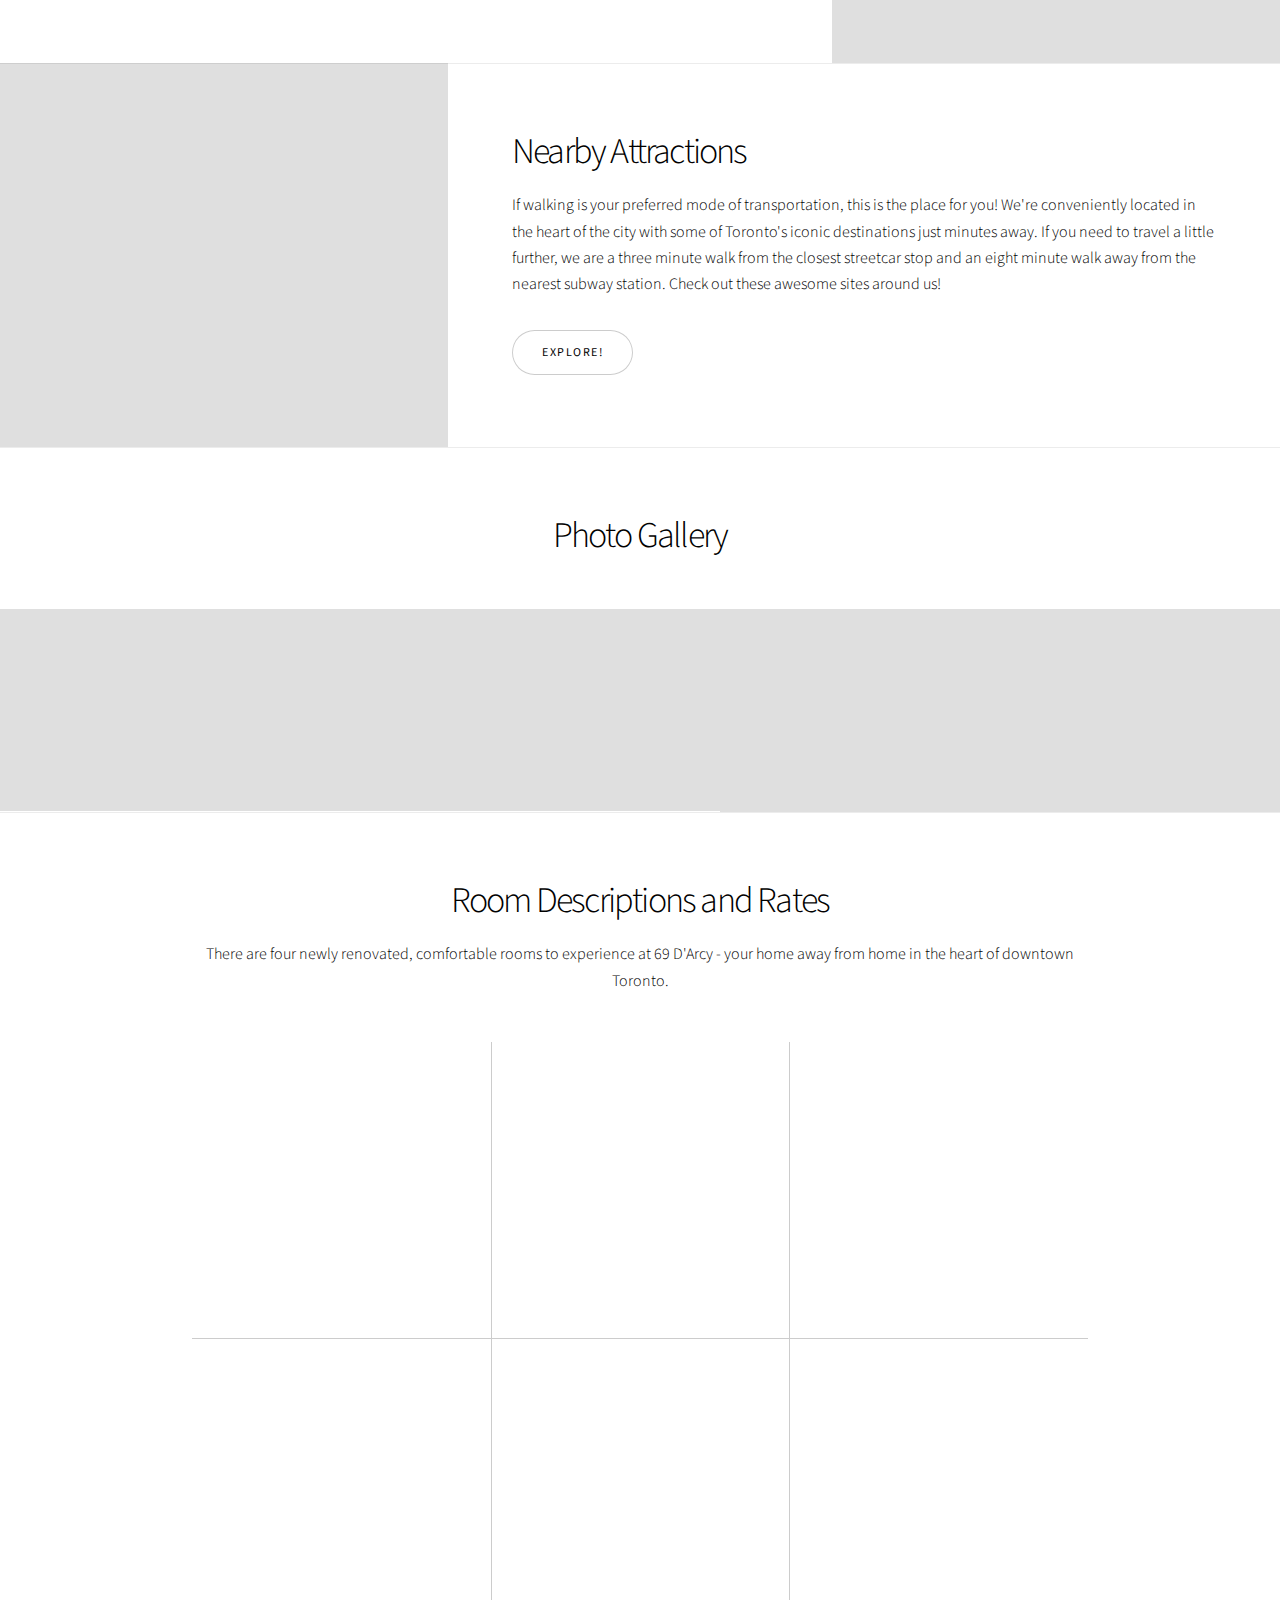
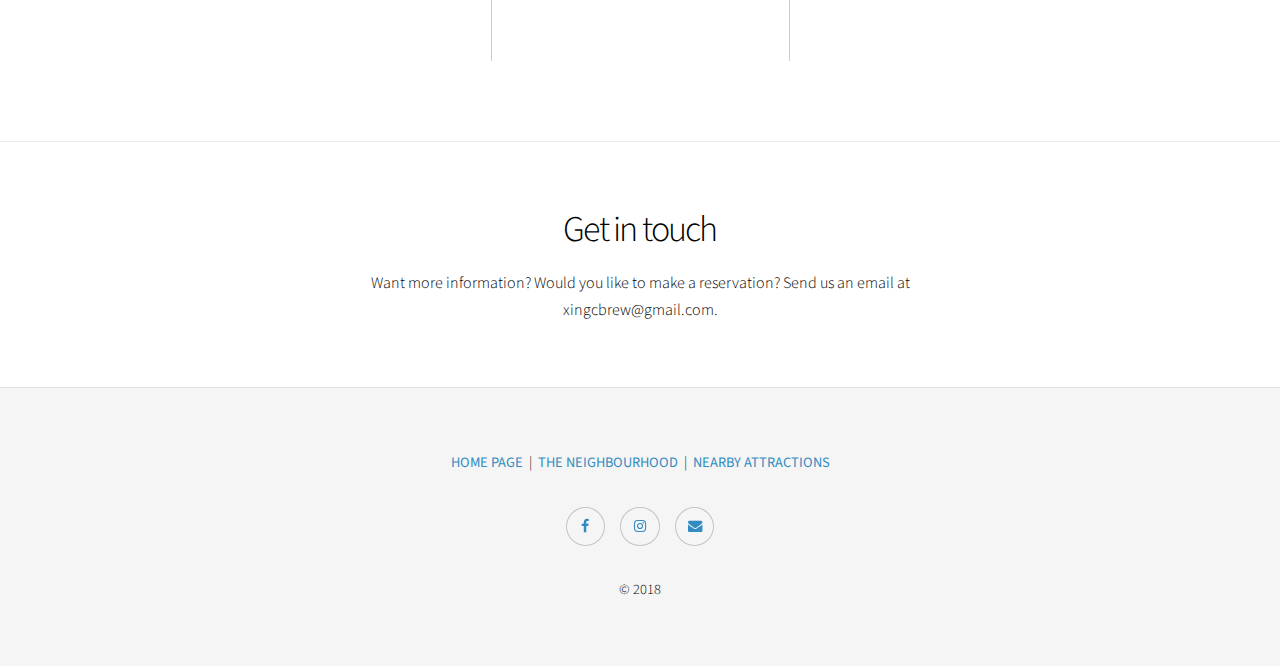
==== commit 1ec1fed5: "new stuff" ====
--- a/index.html
+++ b/index.html
@@ -34,7 +34,7 @@
 					<section class="spotlight style1 orient-right content-align-left image-position-center onscroll-image-fade-in" id="first">
 						<div class="content">
 							<h2>Our home</h2>
-							<p>Located on a quiet street in the centre of Toronto, our newly renovated Victorian-style home offers a good night's rest and place to relax during your visit. We are minutes away from vibrant neighbourhoods like Kensington Market, Chinatown, Yonge and Dundas Square, and sites like the Art Gallery of Ontario and CN Tower. This is the perfect place to enjoy all that Toronto has to offer. Whether you are travelling alone, with friends, or with family, there's a place for you in one of our  cozy rooms! Learn more about the rooms below.</p>
+							<p>Located on a quiet street in the centre of Toronto, our newly renovated Victorian-style home offers a good night's rest and place to relax during your visit. We are minutes away from vibrant neighbourhoods like Kensington Market, Chinatown, Yonge and Dundas Square, and sites like the Art Gallery of Ontario, the University of Toronto, and CN Tower. This is the perfect place to enjoy all that Toronto has to offer. Whether you are travelling alone, with friends, or with family, there's a place for you in one of our four cozy rooms! Learn more about them below.</p>
 						<!--	<ul class="actions vertical">
 								<li><a href="#" class="button">Read more</a></li>
 							</ul> -->
@@ -50,7 +50,7 @@
 							<h2>The neighbourhood</h2>
 							<p>Our home is located on a quiet street in the Kensington Market-Chinatown neighbourhood of Toronto, one of the most colourful and diverse places you'll ever visit. Walk for five minutes in any direction and you'll find great shops, cafes, and restaurants serving food from all around the world. We're conveniently located a three minute walk from the closest streetcar stop and an eight minute walk away from the nearest subway station. This neighbourhood is very safe at all times of day.</p>
 							<ul class="actions vertical">
-								<li><a href="neighbourhood.html" class="button">Explore</a></li>
+								<li><a href="neighbourhood.html" class="button">Learn More</a></li>
 							</ul>
 						</div>
 						<div class="image">
@@ -65,11 +65,11 @@
 							<p>If walking is your preferred mode of transportation, this is the place for you! We're conveniently located in the heart of the city with some of Toronto's iconic destinations just minutes away. If you need to travel a little further, we are a three minute walk from the closest streetcar stop and an eight minute walk away from the nearest subway station. Check out these awesome sites around us!
                             </p>
 							<ul class="actions vertical">
-								<li><a href="attractions.html" class="button">Go!</a></li>
+								<li><a href="attractions.html" class="button">Explore!</a></li>
 							</ul>
 						</div>
 						<div class="image">
-							<img src="images/yd.jpg" alt="" />
+							<img src="images/cntower.jpg" alt="" />
 						</div>
 					</section>
 
@@ -88,7 +88,7 @@
 										<h3>Double Room</h3>
 										<p>The Double Room is a cozy space that will fit one or two guests. The room has its den with a dining/work table and an ensuite bathroom.</p>
 										<ul class="actions">
-											<li><span class="button small">Details</span></li>
+											<li><span class="button small">Enlarge</span></li>
 										</ul>
 									</div>
 								</article>
@@ -100,7 +100,7 @@
 										<h3>Queen Room</h3>
 										<p>The Queen of the South room is a south-facing room a view of the garden.</p>
 										<ul class="actions">
-											<li><span class="button small">Details</span></li>
+											<li><span class="button small">Enlarge</span></li>
 										</ul>
 									</div>
 								</article>
@@ -110,9 +110,9 @@
 									</a>
 									<div class="caption">
 										<h3>Twin Room</h3>
-										<p>This is the perfect room for a solo traveller.</p>
-										<ul class="actions">
-											<li><span class="button small">Details</span></li>
+										<p>This is the perfect room for a solo traveller looking for a quiet place to rest.</p>
+										<ul class="actions">
+											<li><span class="button small">Enlarge</span></li>
 										</ul>
 									</div>
 								</article>
@@ -122,9 +122,9 @@
 									</a>
 									<div class="caption">
 										<h3>Kitchen</h3>
-										<p>Our well stocked kitchen for our guests.</p>
-										<ul class="actions">
-											<li><span class="button small">Details</span></li>
+										<p>Our kitchen is always well-stocked with snacks and cooking supplies for our guests.</p>
+										<ul class="actions">
+											<li><span class="button small">Enlarge</span></li>
 										</ul>
 									</div>
 								</article>
@@ -136,7 +136,7 @@
 										<h3>Awesome City View</h3>
 										<p>Experience one of the best views of the city skyline from our balcony</p>
 										<ul class="actions">
-											<li><span class="button small">Details</span></li>
+											<li><span class="button small">Enlarge</span></li>
 										</ul>
 									</div>
 								</article>
@@ -203,23 +203,23 @@
 							<div class="items style1 medium onscroll-fade-in">
 								<section>
 									<span class="icon style2 major fa-bed"></span>
-									<h3>Queen Room 1</h3>
-									<p>This spacious room comes with a comfy queen bed, table, and ensuite bathroom.<br>$120/night</p>
+									<h3>The Northern Queen</h3>
+									<p>This spacious room comes with a comfy queen bed, table, and ensuite bathroom.<br>$100-120/night</p>
 								</section>
 								<section>
 									<span class="icon style2 major fa-bed"></span>
-									<h3>Double Room</h3>
-									<p>The double room comes with a double bed, table, and ensuite bathroom<br>$110/night</p>
+									<h3>The Deluxe Double</h3>
+									<p>The double room comes with a double bed, table, and ensuite bathroom<br>$90-110/night</p>
 								</section>
 								<section>
 									<span class="icon style2 major fa-bed"></span>
-									<h3>Twin Room</h3>
-									<p>This is the perfect room for a solo traveler or third person in a family. Shared bathroom.<br>$60/night</p>
+									<h3>The Flying Solo</h3>
+									<p>This is the perfect room for a solo traveler or third person in a family. Shared bathroom.<br>$55-75/night</p>
 								</section>
 								<section>
 									<span class="icon style2 major fa-bed"></span>
-									<h3>Queen Room 2</h3>
-									<p>A cozy queen room that faces the back patio. Shared bathroom.<br>$110/night</p>
+									<h3>The Southern Queen</h3>
+									<p>A cozy queen room that faces the back patio. Shared bathroom.<br>$90-110/night</p>
 								</section>
 								<section>
 									<span class="icon style2 major fa-coffee"></span>
@@ -269,7 +269,7 @@
 					<section class="wrapper style1 align-center">
 						<div class="inner medium">
 							<h2>Get in touch</h2>
-                            <p>Want more information? Would you like to make a reservation? Send us an email at brews@69darcy.ca.</p>
+                            <p>Want more information? Would you like to make a reservation? Send us an email at xingcbrew@gmail.com.</p>
 
 						</div>
 					</section>
@@ -281,7 +281,7 @@
 							<ul class="icons">
 								<li><a href="#" class="icon style2 fa-facebook"><span class="label">Facebook</span></a></li>
 								<li><a href="#" class="icon style2 fa-instagram"><span class="label">Instagram</span></a></li>
-								<li><a href="#" class="icon style2 fa-envelope"><span class="label">Email</span></a></li>
+								<li><a href="mailto:xingcbrew@gmail.com" class="icon style2 fa-envelope"><span class="label">Email</span></a></li>
 							</ul>
 							<p>&copy; 2018</p>
 						</div>
--- a/assets/css/main.css
+++ b/assets/css/main.css
@@ -1693,7 +1693,7 @@
 		-ms-transition: color 0.2s ease-in-out;
 		transition: color 0.2s ease-in-out;
 		text-decoration: none;
-        font-weight: 300;
+        font-weight: 400;
 	}
 
 		a:hover {
@@ -1845,7 +1845,7 @@
 	}
 
 	a {
-		color: #000000;
+		color: #328cc1;
 	}
 
 		a:hover {
@@ -2034,8 +2034,8 @@
 		input[type="button"]:hover,
 		button:hover,
 		.button:hover {
-			box-shadow: inset 0 0 0 1px #47D3E5;
-			color: #47D3E5 !important;
+			box-shadow: inset 0 0 0 1px #40a379;
+			color: #40a379 !important;
 		}
 
 		input[type="submit"]:active,
@@ -2044,8 +2044,8 @@
 		button:active,
 		.button:active {
 			background-color: rgba(71, 211, 229, 0.2);
-			box-shadow: inset 0 0 0 1px #47D3E5;
-			color: #47D3E5 !important;
+			box-shadow: inset 0 0 0 1px #40a379;
+			color: #40a379 !important;
 		}
 
 		input[type="submit"].special,
@@ -2458,14 +2458,14 @@
 	}
 
 	a.icon.style2:hover:before {
-		box-shadow: inset 0 0 0 1px #47D3E5;
-		color: #47D3E5;
+		box-shadow: inset 0 0 0 1px #328cc1;
+		color: #328cc1;
 	}
 
 	a.icon.style2:active:before {
 		background-color: rgba(71, 211, 229, 0.1);
-		box-shadow: inset 0 0 0 1px #47D3E5;
-		color: #47D3E5;
+		box-shadow: inset 0 0 0 1px #328cc1;
+		color: #328cc1;
 	}
 
 /* Image */
